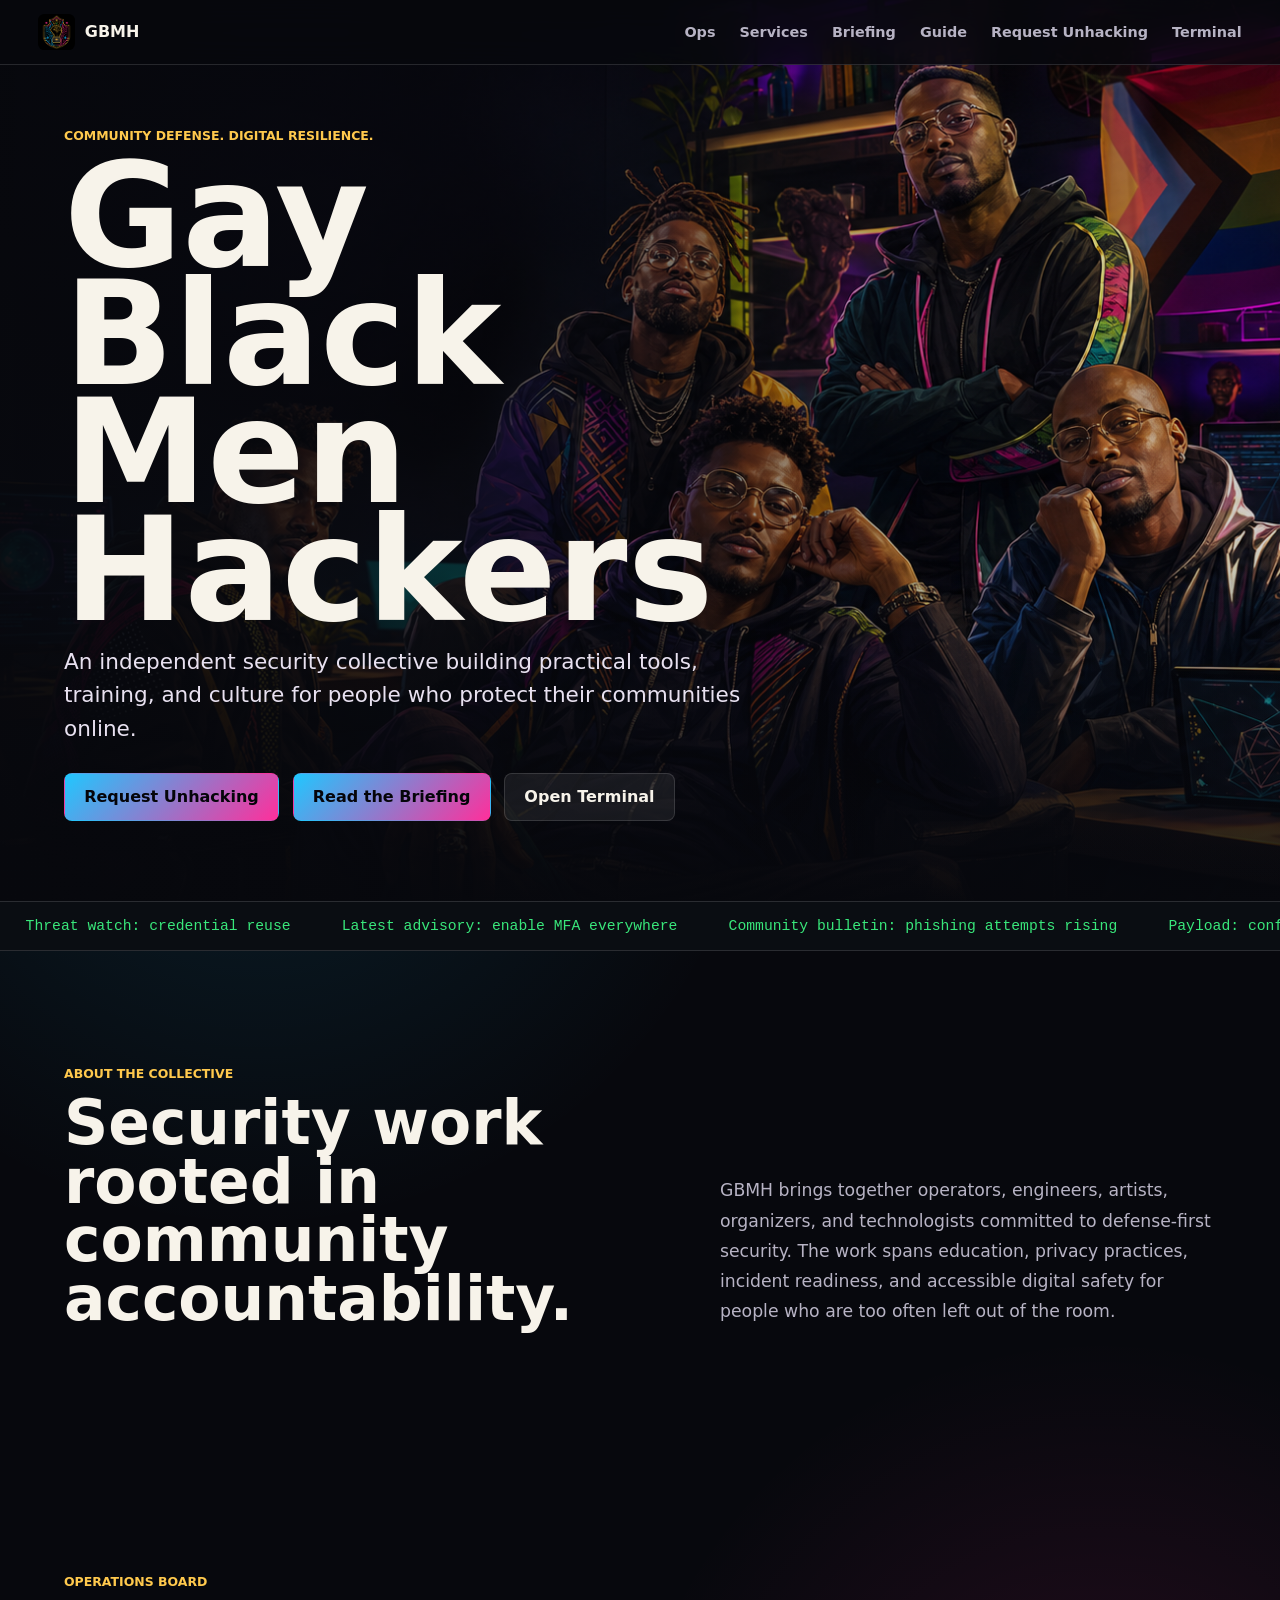
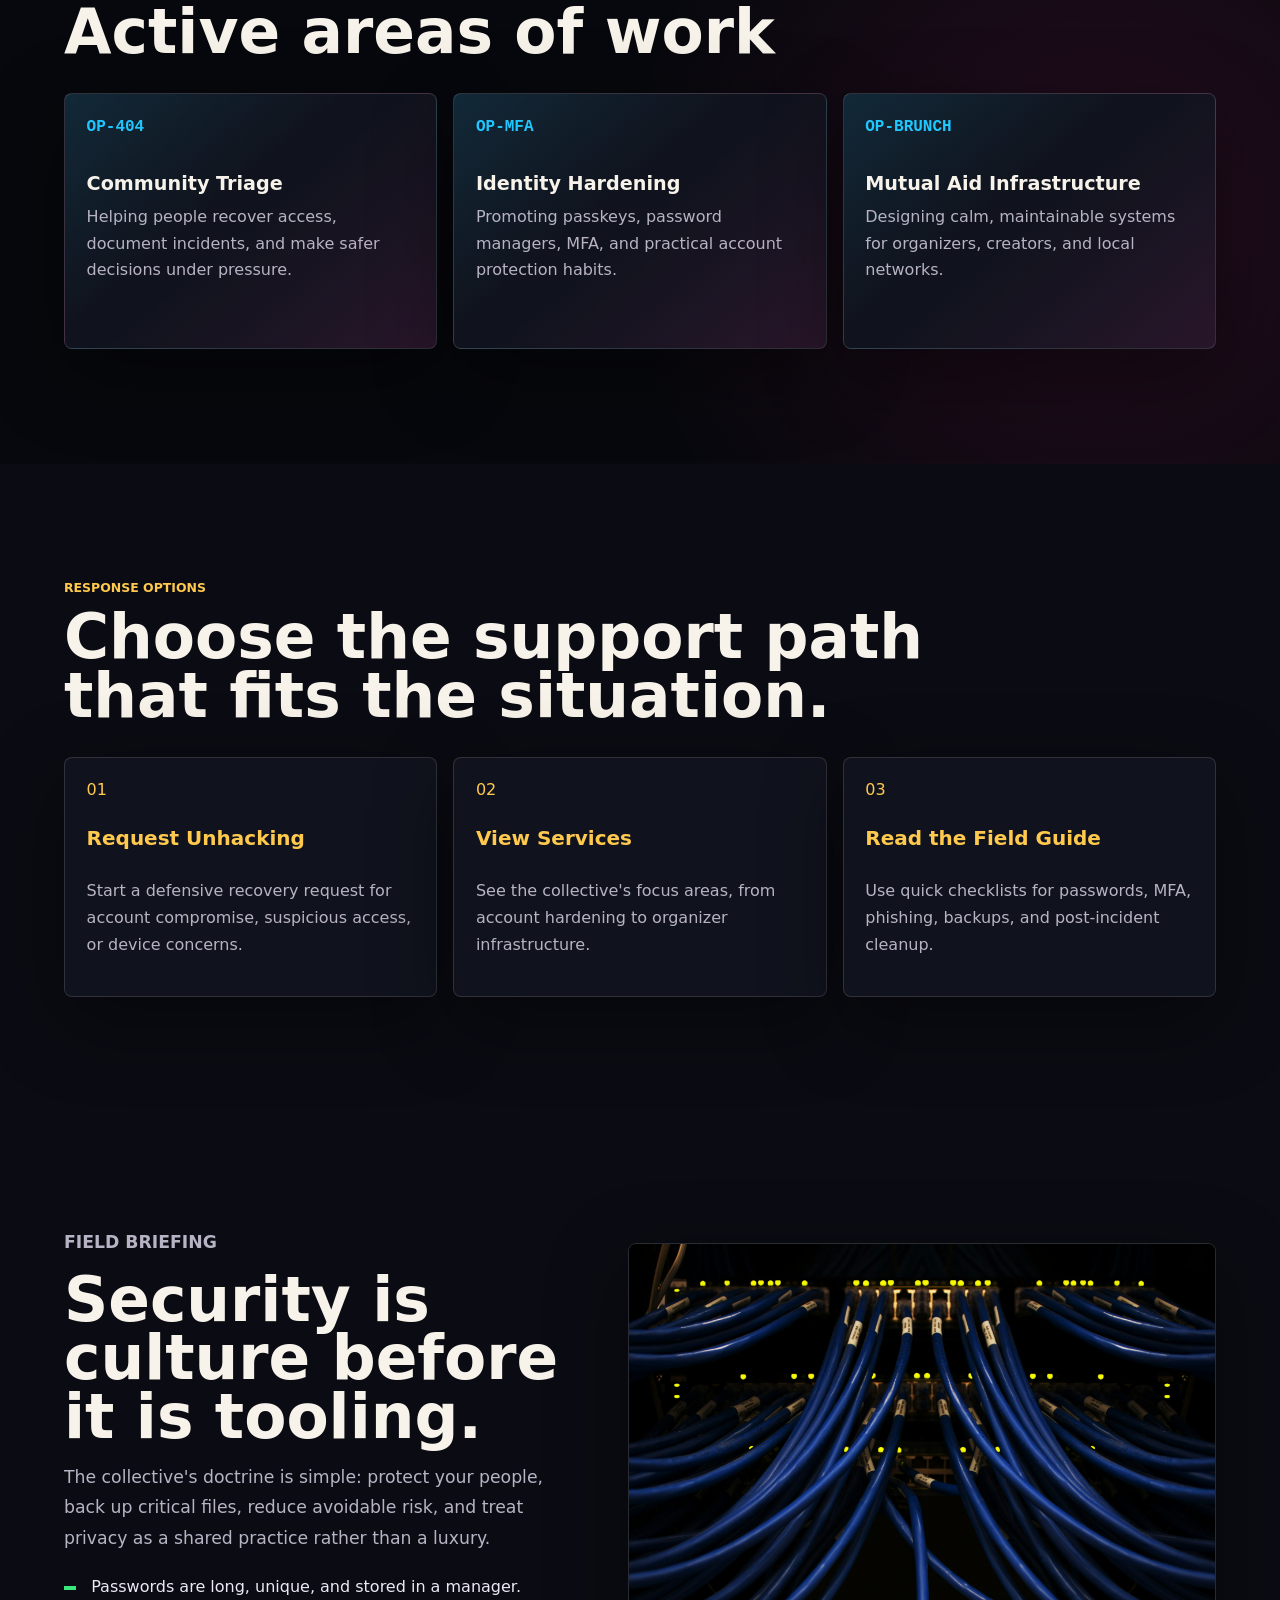
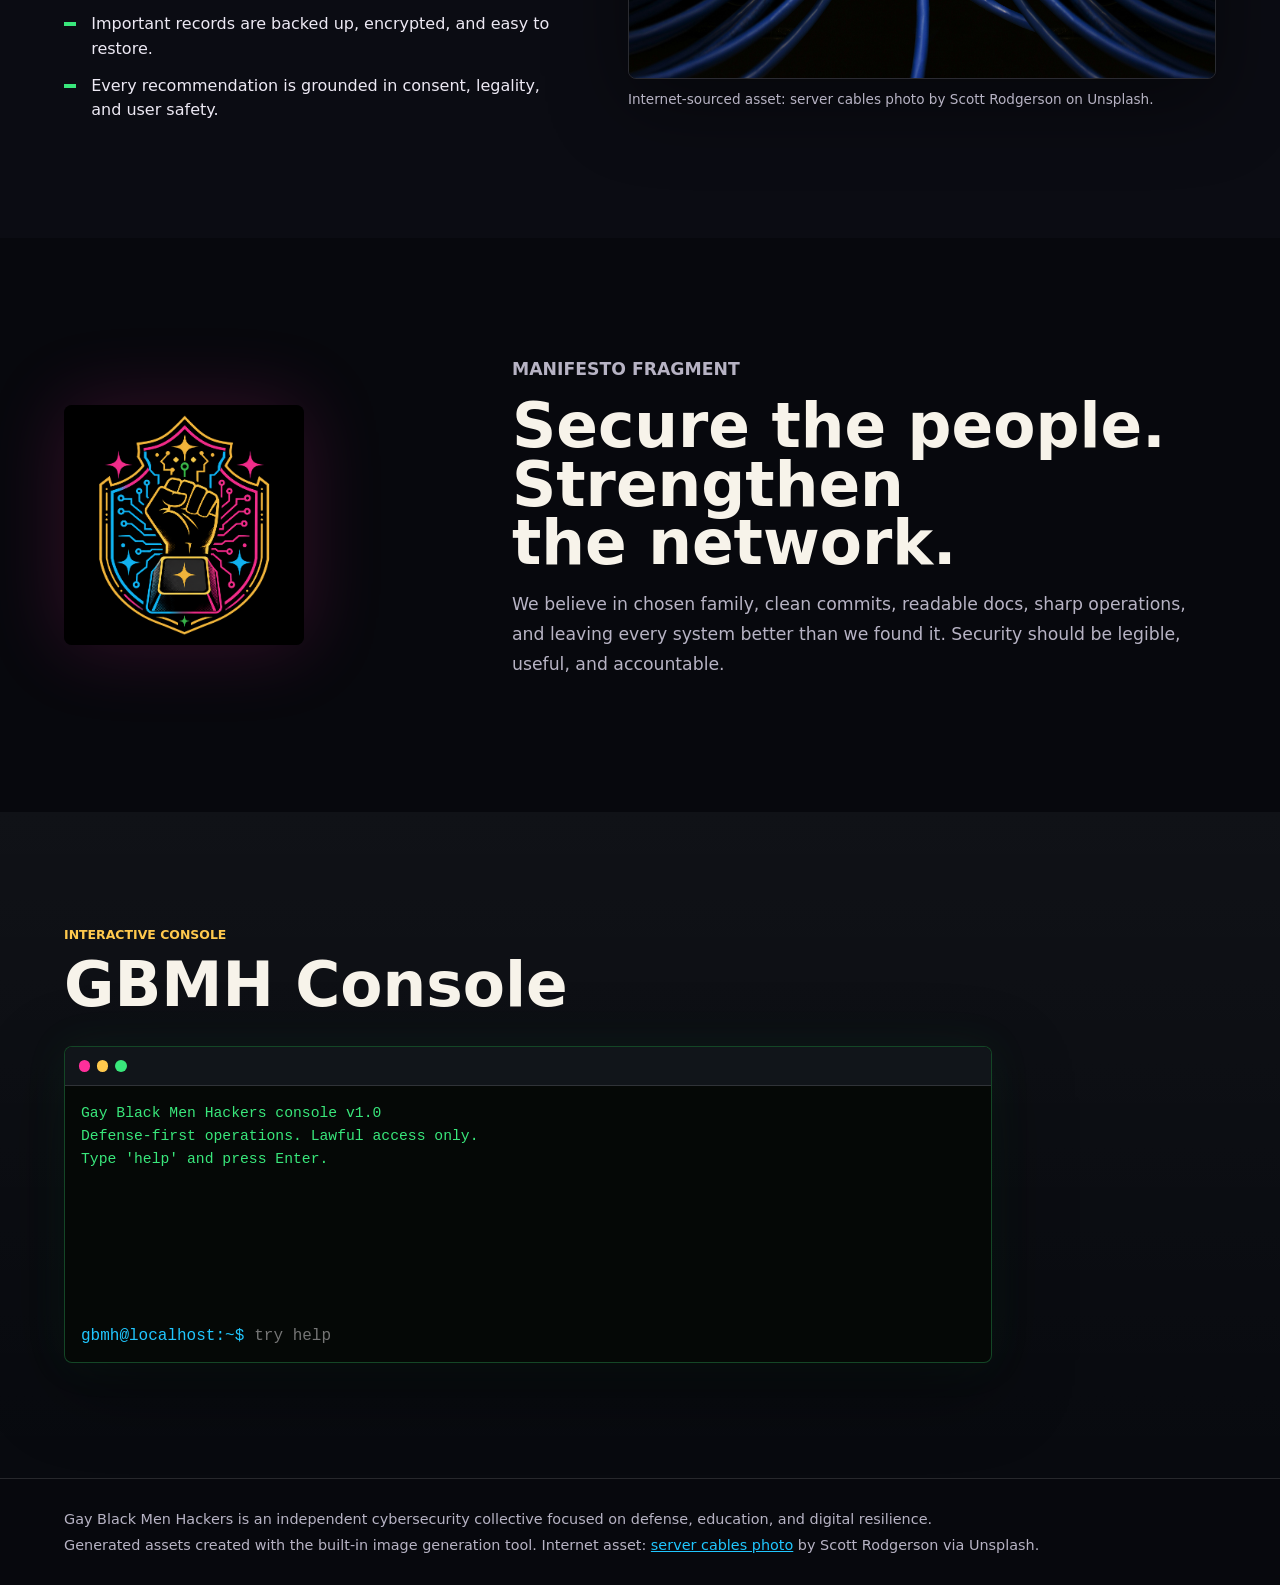
==== index.html @ 93d170a4 "Add navigation and request options" ====
<!doctype html>
<html lang="en">
  <head>
    <meta charset="utf-8">
    <meta name="viewport" content="width=device-width, initial-scale=1">
    <title>Gay Black Men Hackers</title>
    <meta
      name="description"
      content="Gay Black Men Hackers is an independent cybersecurity collective focused on community defense, privacy, and practical digital resilience."
    >
    <link rel="stylesheet" href="styles.css">
    <link rel="stylesheet" href="pages.css">
  </head>
  <body>
    <header class="site-header">
      <a class="brand" href="#top" aria-label="Gay Black Men Hackers home">
        <img src="assets/generated-emblem.png" alt="" width="48" height="48">
        <span>GBMH</span>
      </a>
      <nav aria-label="Main navigation">
        <a href="#ops">Ops</a>
        <a href="services.html">Services</a>
        <a href="#briefing">Briefing</a>
        <a href="field-guide.html">Guide</a>
        <a href="request-unhacking.html">Request Unhacking</a>
        <a href="#terminal">Terminal</a>
      </nav>
    </header>

    <main id="top">
      <section class="hero" aria-labelledby="page-title">
        <img class="hero-image" src="assets/generated-hero.png" alt="Cybersecurity collective in a neon tech lab">
        <div class="hero-scrim"></div>
        <div class="hero-content">
          <p class="eyebrow">Community defense. Digital resilience.</p>
          <h1 id="page-title">Gay Black Men Hackers</h1>
          <p class="hero-copy">
            An independent security collective building practical tools, training, and culture for
            people who protect their communities online.
          </p>
          <div class="hero-actions" aria-label="Primary actions">
            <a class="button primary" href="request-unhacking.html">Request Unhacking</a>
            <a class="button primary" href="#briefing">Read the Briefing</a>
            <a class="button ghost" href="#terminal">Open Terminal</a>
          </div>
        </div>
      </section>

      <section class="ticker" aria-label="Security ticker">
        <div>
          <span>Threat watch: credential reuse</span>
          <span>Latest advisory: enable MFA everywhere</span>
          <span>Community bulletin: phishing attempts rising</span>
          <span>Payload: confidence, competence, continuity</span>
        </div>
      </section>

      <section class="intro">
        <div>
          <p class="section-kicker">About the collective</p>
          <h2>Security work rooted in community accountability.</h2>
        </div>
        <p>
          GBMH brings together operators, engineers, artists, organizers, and technologists committed
          to defense-first security. The work spans education, privacy practices, incident readiness,
          and accessible digital safety for people who are too often left out of the room.
        </p>
      </section>

      <section id="ops" class="ops" aria-labelledby="ops-title">
        <div class="section-heading">
          <p class="section-kicker">Operations board</p>
          <h2 id="ops-title">Active areas of work</h2>
        </div>
        <div class="op-grid">
          <article>
            <span class="op-code">OP-404</span>
            <h3>Community Triage</h3>
            <p>Helping people recover access, document incidents, and make safer decisions under pressure.</p>
          </article>
          <article>
            <span class="op-code">OP-MFA</span>
            <h3>Identity Hardening</h3>
            <p>Promoting passkeys, password managers, MFA, and practical account protection habits.</p>
          </article>
          <article>
            <span class="op-code">OP-BRUNCH</span>
            <h3>Mutual Aid Infrastructure</h3>
            <p>Designing calm, maintainable systems for organizers, creators, and local networks.</p>
          </article>
        </div>
      </section>

      <section class="options-band" aria-labelledby="options-title">
        <div class="section-heading">
          <p class="section-kicker">Response options</p>
          <h2 id="options-title">Choose the support path that fits the situation.</h2>
        </div>
        <div class="option-list">
          <a href="request-unhacking.html">
            <span>01</span>
            <strong>Request Unhacking</strong>
            <p>Start a defensive recovery request for account compromise, suspicious access, or device concerns.</p>
          </a>
          <a href="services.html">
            <span>02</span>
            <strong>View Services</strong>
            <p>See the collective's focus areas, from account hardening to organizer infrastructure.</p>
          </a>
          <a href="field-guide.html">
            <span>03</span>
            <strong>Read the Field Guide</strong>
            <p>Use quick checklists for passwords, MFA, phishing, backups, and post-incident cleanup.</p>
          </a>
        </div>
      </section>

      <section id="briefing" class="briefing" aria-labelledby="briefing-title">
        <div class="briefing-copy">
          <p class="section-kicker">Field briefing</p>
          <h2 id="briefing-title">Security is culture before it is tooling.</h2>
          <p>
            The collective's doctrine is simple: protect your people, back up critical files, reduce
            avoidable risk, and treat privacy as a shared practice rather than a luxury.
          </p>
          <ul class="checks">
            <li>Passwords are long, unique, and stored in a manager.</li>
            <li>Important records are backed up, encrypted, and easy to restore.</li>
            <li>Every recommendation is grounded in consent, legality, and user safety.</li>
          </ul>
        </div>
        <figure>
          <img src="assets/internet-server-cables.jpg" alt="Blue network cables connected to a server switch">
          <figcaption>
            Internet-sourced asset: server cables photo by Scott Rodgerson on Unsplash.
          </figcaption>
        </figure>
      </section>

      <section class="manifesto" aria-labelledby="manifesto-title">
        <img src="assets/generated-emblem.png" alt="" width="220" height="220">
        <div>
          <p class="section-kicker">Manifesto fragment</p>
          <h2 id="manifesto-title">Secure the people. Strengthen the network.</h2>
          <p>
            We believe in chosen family, clean commits, readable docs, sharp operations, and leaving every
            system better than we found it. Security should be legible, useful, and accountable.
          </p>
        </div>
      </section>

      <section id="terminal" class="terminal-section" aria-labelledby="terminal-title">
        <div class="section-heading">
          <p class="section-kicker">Interactive console</p>
          <h2 id="terminal-title">GBMH Console</h2>
        </div>
        <div class="terminal" role="application" aria-label="GBMH console">
          <div class="terminal-bar">
            <span></span>
            <span></span>
            <span></span>
          </div>
          <div id="terminal-output" class="terminal-output" aria-live="polite"></div>
          <form id="terminal-form" class="terminal-form">
            <label for="terminal-input">gbmh@localhost:~$</label>
            <input id="terminal-input" name="terminal-input" autocomplete="off" spellcheck="false" placeholder="try help">
          </form>
        </div>
      </section>
    </main>

    <footer>
      <p>
        Gay Black Men Hackers is an independent cybersecurity collective focused on defense, education, and digital resilience.
      </p>
      <p>
        Generated assets created with the built-in image generation tool. Internet asset:
        <a href="https://unsplash.com/photos/PSpf_XgOM5w/download?force=true">server cables photo</a>
        by Scott Rodgerson via Unsplash.
      </p>
    </footer>

    <script src="script.js"></script>
  </body>
</html>
---- styles.css ----
:root {
  color-scheme: dark;
  --bg: #07080d;
  --panel: #10131d;
  --panel-2: #17151f;
  --text: #f7f3ea;
  --muted: #b7b3c4;
  --cyan: #20c7ff;
  --magenta: #ff2f9b;
  --gold: #ffc94d;
  --green: #39e77b;
  --line: rgba(255, 255, 255, 0.13);
  --shadow: 0 24px 80px rgba(0, 0, 0, 0.45);
  font-family: Inter, ui-sans-serif, system-ui, -apple-system, BlinkMacSystemFont, "Segoe UI", sans-serif;
}

* {
  box-sizing: border-box;
}

html {
  scroll-behavior: smooth;
}

body {
  margin: 0;
  background:
    radial-gradient(circle at 20% 15%, rgba(32, 199, 255, 0.12), transparent 32rem),
    radial-gradient(circle at 86% 38%, rgba(255, 47, 155, 0.12), transparent 30rem),
    var(--bg);
  color: var(--text);
}

img {
  display: block;
  max-width: 100%;
}

a {
  color: inherit;
}

.site-header {
  position: fixed;
  z-index: 10;
  top: 0;
  left: 0;
  right: 0;
  display: flex;
  align-items: center;
  justify-content: space-between;
  gap: 1rem;
  padding: 0.85rem clamp(1rem, 3vw, 2.5rem);
  background: rgba(7, 8, 13, 0.78);
  border-bottom: 1px solid var(--line);
  backdrop-filter: blur(16px);
}

.brand {
  display: inline-flex;
  align-items: center;
  gap: 0.6rem;
  text-decoration: none;
  font-weight: 900;
  letter-spacing: 0;
}

.brand img {
  width: 2.3rem;
  height: 2.3rem;
  border-radius: 0.4rem;
}

nav {
  display: flex;
  align-items: center;
  gap: clamp(0.75rem, 2vw, 1.5rem);
  color: var(--muted);
  font-size: 0.9rem;
  font-weight: 700;
}

nav a {
  text-decoration: none;
}

nav a:hover {
  color: var(--text);
}

.hero {
  position: relative;
  min-height: 92vh;
  display: grid;
  align-items: end;
  overflow: hidden;
  padding: 8rem clamp(1.1rem, 5vw, 5rem) 5rem;
}

.hero-image,
.hero-scrim {
  position: absolute;
  inset: 0;
  width: 100%;
  height: 100%;
}

.hero-image {
  object-fit: cover;
  object-position: 58% center;
}

.hero-scrim {
  background:
    linear-gradient(90deg, rgba(7, 8, 13, 0.96) 0%, rgba(7, 8, 13, 0.72) 36%, rgba(7, 8, 13, 0.18) 76%),
    linear-gradient(0deg, rgba(7, 8, 13, 0.98) 0%, rgba(7, 8, 13, 0) 38%);
}

.hero-content {
  position: relative;
  width: min(45rem, 100%);
}

.eyebrow,
.section-kicker {
  margin: 0 0 0.85rem;
  color: var(--gold);
  text-transform: uppercase;
  font-size: 0.78rem;
  font-weight: 900;
  letter-spacing: 0;
}

h1,
h2,
h3,
p {
  margin-top: 0;
}

h1 {
  margin-bottom: 1rem;
  max-width: 11ch;
  font-size: clamp(4rem, 12vw, 9rem);
  line-height: 0.82;
  letter-spacing: 0;
  text-wrap: balance;
}

h2 {
  margin-bottom: 1rem;
  font-size: clamp(2rem, 4.8vw, 4.4rem);
  line-height: 0.95;
  letter-spacing: 0;
  text-wrap: balance;
}

h3 {
  margin-bottom: 0.6rem;
  font-size: 1.2rem;
}

.hero-copy {
  max-width: 43rem;
  color: #e8e1f0;
  font-size: clamp(1.05rem, 2vw, 1.35rem);
  line-height: 1.55;
}

.hero-actions {
  display: flex;
  flex-wrap: wrap;
  gap: 0.85rem;
  margin-top: 1.7rem;
}

.button {
  display: inline-flex;
  align-items: center;
  justify-content: center;
  min-height: 3rem;
  padding: 0.85rem 1.2rem;
  border-radius: 0.5rem;
  border: 1px solid var(--line);
  text-decoration: none;
  font-weight: 900;
}

.button.primary {
  background: linear-gradient(135deg, var(--cyan), var(--magenta));
  color: #05050a;
  border-color: transparent;
}

.button.ghost {
  background: rgba(255, 255, 255, 0.07);
}

.ticker {
  overflow: hidden;
  border-block: 1px solid var(--line);
  background: #0a0d12;
}

.ticker div {
  display: flex;
  width: max-content;
  min-width: 100%;
  animation: slide 22s linear infinite;
}

.ticker span {
  display: inline-flex;
  padding: 1rem 1.6rem;
  color: var(--green);
  white-space: nowrap;
  font-family: "SFMono-Regular", Consolas, "Liberation Mono", monospace;
  font-size: 0.92rem;
}

@keyframes slide {
  from {
    transform: translateX(0);
  }
  to {
    transform: translateX(-50%);
  }
}

.intro,
.ops,
.briefing,
.manifesto,
.terminal-section {
  padding: clamp(4.5rem, 9vw, 8rem) clamp(1.1rem, 5vw, 5rem);
}

.intro {
  display: grid;
  grid-template-columns: minmax(0, 1fr) minmax(18rem, 31rem);
  gap: clamp(2rem, 6vw, 6rem);
  align-items: end;
}

.intro p:last-child,
.briefing-copy p,
.manifesto p {
  color: var(--muted);
  font-size: 1.08rem;
  line-height: 1.75;
}

.section-heading {
  width: min(60rem, 100%);
  margin-bottom: 2rem;
}

.op-grid {
  display: grid;
  grid-template-columns: repeat(3, minmax(0, 1fr));
  gap: 1rem;
}

.op-grid article {
  min-height: 16rem;
  padding: 1.35rem;
  border: 1px solid var(--line);
  border-radius: 0.5rem;
  background:
    linear-gradient(140deg, rgba(32, 199, 255, 0.12), transparent 42%),
    linear-gradient(320deg, rgba(255, 47, 155, 0.1), transparent 50%),
    var(--panel);
  box-shadow: var(--shadow);
}

.op-code {
  display: inline-flex;
  margin-bottom: 2.25rem;
  color: var(--cyan);
  font-family: "SFMono-Regular", Consolas, "Liberation Mono", monospace;
  font-weight: 800;
}

.op-grid p {
  color: var(--muted);
  line-height: 1.65;
}

.briefing {
  display: grid;
  grid-template-columns: minmax(18rem, 0.85fr) minmax(18rem, 1fr);
  gap: clamp(2rem, 5vw, 5rem);
  align-items: center;
  background: #0b0c13;
}

.checks {
  display: grid;
  gap: 0.75rem;
  margin: 1.4rem 0 0;
  padding: 0;
  list-style: none;
}

.checks li {
  padding-left: 1.7rem;
  color: #ede9f4;
  line-height: 1.55;
  background: linear-gradient(var(--green), var(--green)) 0 0.65rem / 0.75rem 0.25rem no-repeat;
}

figure {
  margin: 0;
}

figure img {
  width: 100%;
  aspect-ratio: 1.35;
  object-fit: cover;
  border-radius: 0.5rem;
  border: 1px solid var(--line);
  box-shadow: var(--shadow);
}

figcaption {
  margin-top: 0.75rem;
  color: var(--muted);
  font-size: 0.85rem;
}

.manifesto {
  display: grid;
  grid-template-columns: auto minmax(0, 44rem);
  gap: clamp(1.5rem, 5vw, 4rem);
  align-items: center;
}

.manifesto img {
  width: clamp(9rem, 22vw, 15rem);
  height: auto;
  border-radius: 0.5rem;
  box-shadow: 0 0 80px rgba(255, 47, 155, 0.18);
}

.terminal-section {
  background:
    linear-gradient(180deg, rgba(255, 255, 255, 0.03), transparent),
    #080a0f;
}

.terminal {
  width: min(58rem, 100%);
  border: 1px solid rgba(57, 231, 123, 0.28);
  border-radius: 0.5rem;
  overflow: hidden;
  background: #050806;
  box-shadow: var(--shadow), 0 0 44px rgba(57, 231, 123, 0.08);
}

.terminal-bar {
  display: flex;
  gap: 0.45rem;
  padding: 0.85rem;
  background: #11151a;
  border-bottom: 1px solid var(--line);
}

.terminal-bar span {
  width: 0.7rem;
  height: 0.7rem;
  border-radius: 999px;
  background: var(--magenta);
}

.terminal-bar span:nth-child(2) {
  background: var(--gold);
}

.terminal-bar span:nth-child(3) {
  background: var(--green);
}

.terminal-output {
  min-height: 15rem;
  max-height: 23rem;
  overflow: auto;
  padding: 1rem;
  color: var(--green);
  font-family: "SFMono-Regular", Consolas, "Liberation Mono", monospace;
  font-size: 0.92rem;
  line-height: 1.55;
  white-space: pre-wrap;
}

.terminal-form {
  display: flex;
  align-items: center;
  gap: 0.5rem;
  padding: 0 1rem 1rem;
  color: var(--cyan);
  font-family: "SFMono-Regular", Consolas, "Liberation Mono", monospace;
}

.terminal-form label {
  flex: 0 0 auto;
}

.terminal-form input {
  width: 100%;
  border: 0;
  outline: 0;
  background: transparent;
  color: var(--text);
  font: inherit;
}

footer {
  display: grid;
  gap: 0.6rem;
  padding: 2rem clamp(1.1rem, 5vw, 5rem);
  color: var(--muted);
  border-top: 1px solid var(--line);
  font-size: 0.9rem;
}

footer p {
  margin: 0;
}

footer a {
  color: var(--cyan);
}

@media (max-width: 850px) {
  .site-header {
    position: absolute;
  }

  nav {
    display: none;
  }

  .hero {
    min-height: 88vh;
    padding-top: 6rem;
  }

  .hero-image {
    object-position: 66% center;
  }

  .hero-scrim {
    background:
      linear-gradient(90deg, rgba(7, 8, 13, 0.94) 0%, rgba(7, 8, 13, 0.58) 62%, rgba(7, 8, 13, 0.25) 100%),
      linear-gradient(0deg, rgba(7, 8, 13, 1) 0%, rgba(7, 8, 13, 0.1) 48%);
  }

  .intro,
  .briefing,
  .manifesto {
    grid-template-columns: 1fr;
  }

  .op-grid {
    grid-template-columns: 1fr;
  }

  .terminal-form {
    align-items: flex-start;
    flex-direction: column;
  }
}

@media (prefers-reduced-motion: reduce) {
  *,
  *::before,
  *::after {
    scroll-behavior: auto !important;
    animation-duration: 0.01ms !important;
    animation-iteration-count: 1 !important;
    transition-duration: 0.01ms !important;
  }
}
---- pages.css ----
.options-band,
.service-grid,
.guide-list,
.form-layout,
.cta-band,
.page-hero {
  padding: clamp(4.5rem, 9vw, 8rem) clamp(1.1rem, 5vw, 5rem);
}

.options-band {
  background: #0b0c13;
}

.option-list,
.service-grid {
  display: grid;
  grid-template-columns: repeat(3, minmax(0, 1fr));
  gap: 1rem;
}

.option-list a,
.service-grid article,
.guide-list article {
  padding: 1.35rem;
  border: 1px solid var(--line);
  border-radius: 0.5rem;
  background: var(--panel);
  text-decoration: none;
  box-shadow: var(--shadow);
}

.option-list a {
  display: grid;
  min-height: 15rem;
  align-content: space-between;
  gap: 1rem;
}

.option-list span,
.option-list strong {
  color: var(--gold);
}

.option-list strong {
  font-size: 1.25rem;
}

.option-list p,
.service-grid p,
.form-layout p {
  color: var(--muted);
  line-height: 1.7;
}

.page-hero {
  min-height: 70vh;
  display: grid;
  align-content: end;
  padding-top: 8rem;
  background:
    linear-gradient(90deg, rgba(7, 8, 13, 0.92), rgba(7, 8, 13, 0.58)),
    url("assets/generated-hero.png") center / cover;
}

.page-hero.compact h1 {
  max-width: 10ch;
}

.page-hero p:not(.eyebrow) {
  width: min(48rem, 100%);
  color: #e8e1f0;
  font-size: clamp(1.05rem, 2vw, 1.3rem);
  line-height: 1.6;
}

.service-grid h2,
.guide-list h2 {
  font-size: clamp(1.45rem, 2.4vw, 2rem);
  line-height: 1.05;
}

.guide-list {
  display: grid;
  gap: 1rem;
}

.cta-band {
  display: flex;
  align-items: center;
  justify-content: space-between;
  gap: 1.5rem;
  border-top: 1px solid var(--line);
}

.cta-band h2 {
  margin-bottom: 0;
}

.form-layout {
  display: grid;
  grid-template-columns: minmax(18rem, 0.75fr) minmax(20rem, 1fr);
  gap: clamp(2rem, 5vw, 5rem);
  align-items: start;
}

.intake-form {
  display: grid;
  grid-template-columns: repeat(2, minmax(0, 1fr));
  gap: 1rem;
  padding: 1.25rem;
  border: 1px solid var(--line);
  border-radius: 0.5rem;
  background: var(--panel);
  box-shadow: var(--shadow);
}

.intake-form label {
  display: grid;
  gap: 0.45rem;
  color: #ede9f4;
  font-weight: 800;
}

.intake-form input,
.intake-form select,
.intake-form textarea {
  width: 100%;
  border: 1px solid rgba(255, 255, 255, 0.16);
  border-radius: 0.4rem;
  background: #080a0f;
  color: var(--text);
  font: inherit;
  padding: 0.85rem;
}

.intake-form textarea {
  resize: vertical;
}

.intake-form .wide,
.consent {
  grid-column: 1 / -1;
}

.consent {
  grid-template-columns: auto 1fr;
  align-items: start;
  font-weight: 700;
  line-height: 1.5;
}

.consent input {
  width: 1rem;
  margin-top: 0.2rem;
}

.honeypot {
  position: absolute;
  left: -9999px;
}

@media (max-width: 850px) {
  .form-layout,
  .option-list,
  .service-grid,
  .intake-form {
    grid-template-columns: 1fr;
  }

  .cta-band {
    align-items: flex-start;
    flex-direction: column;
  }
}
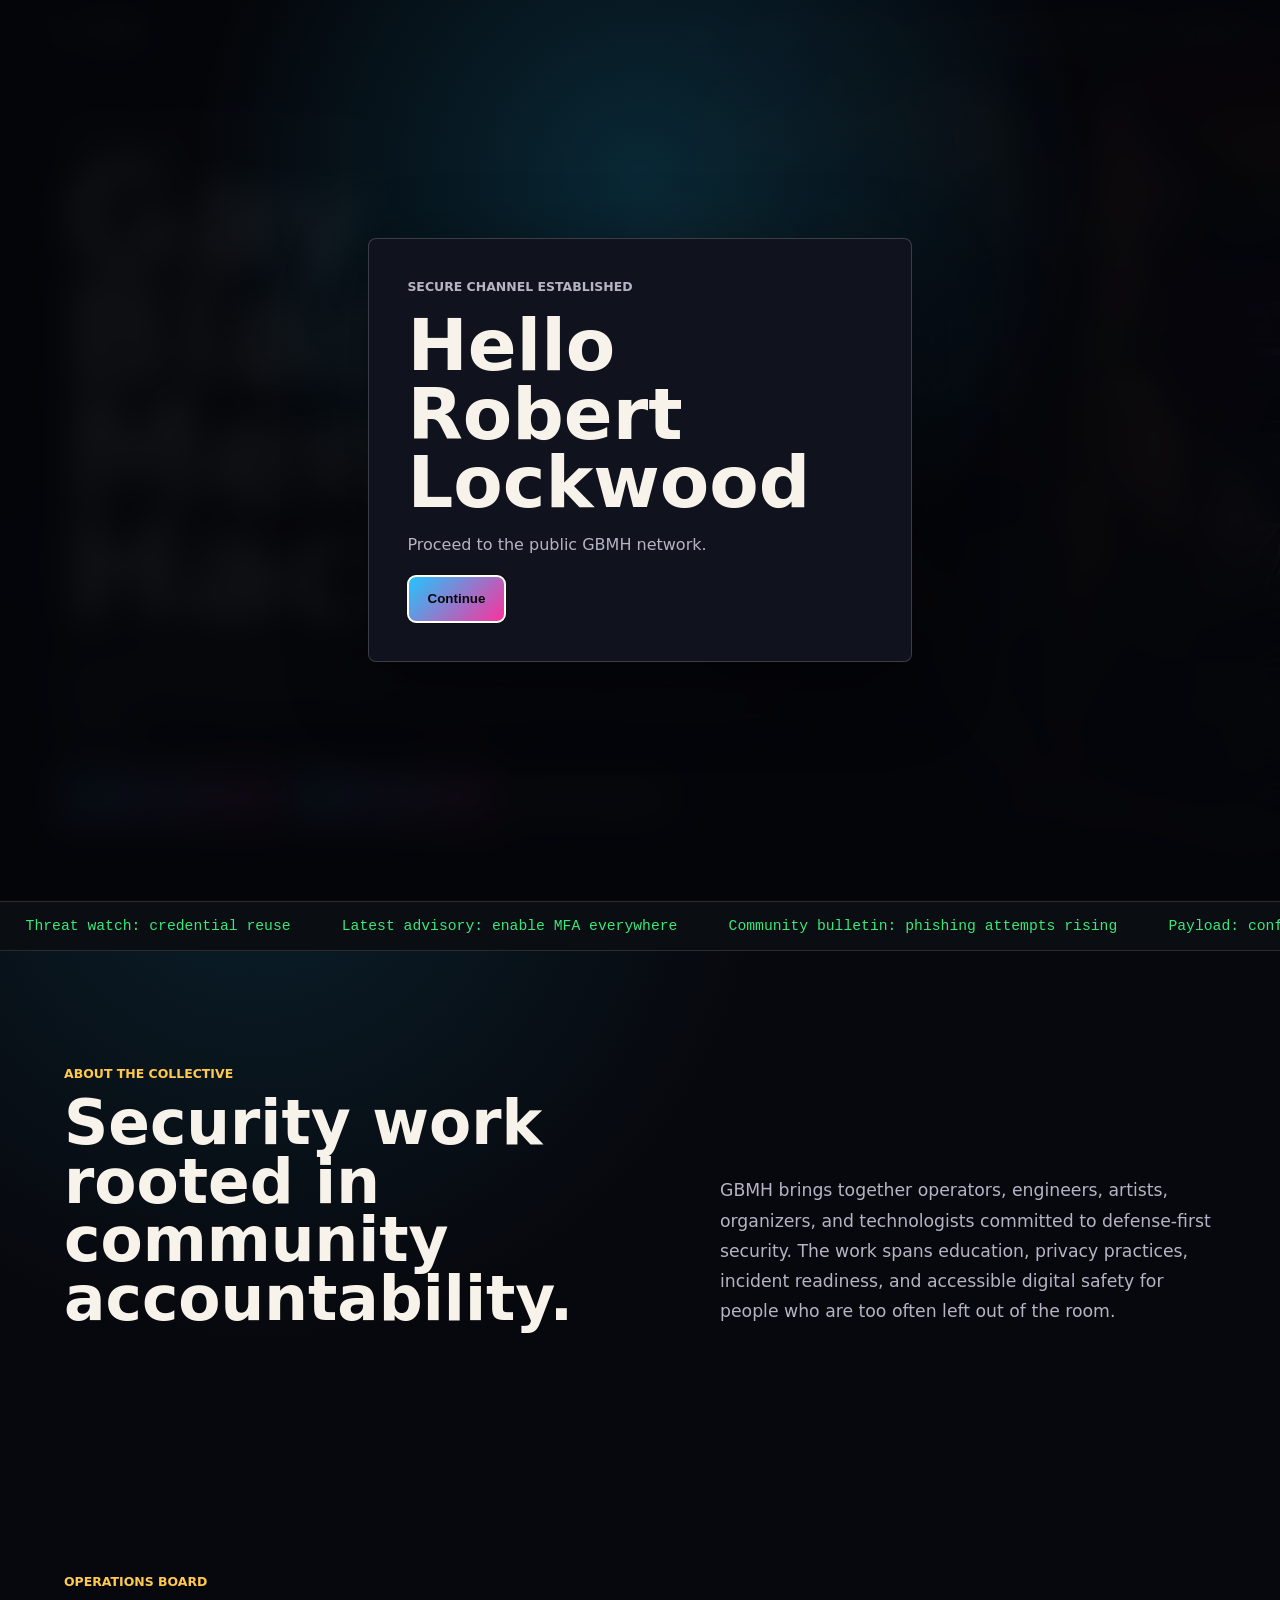
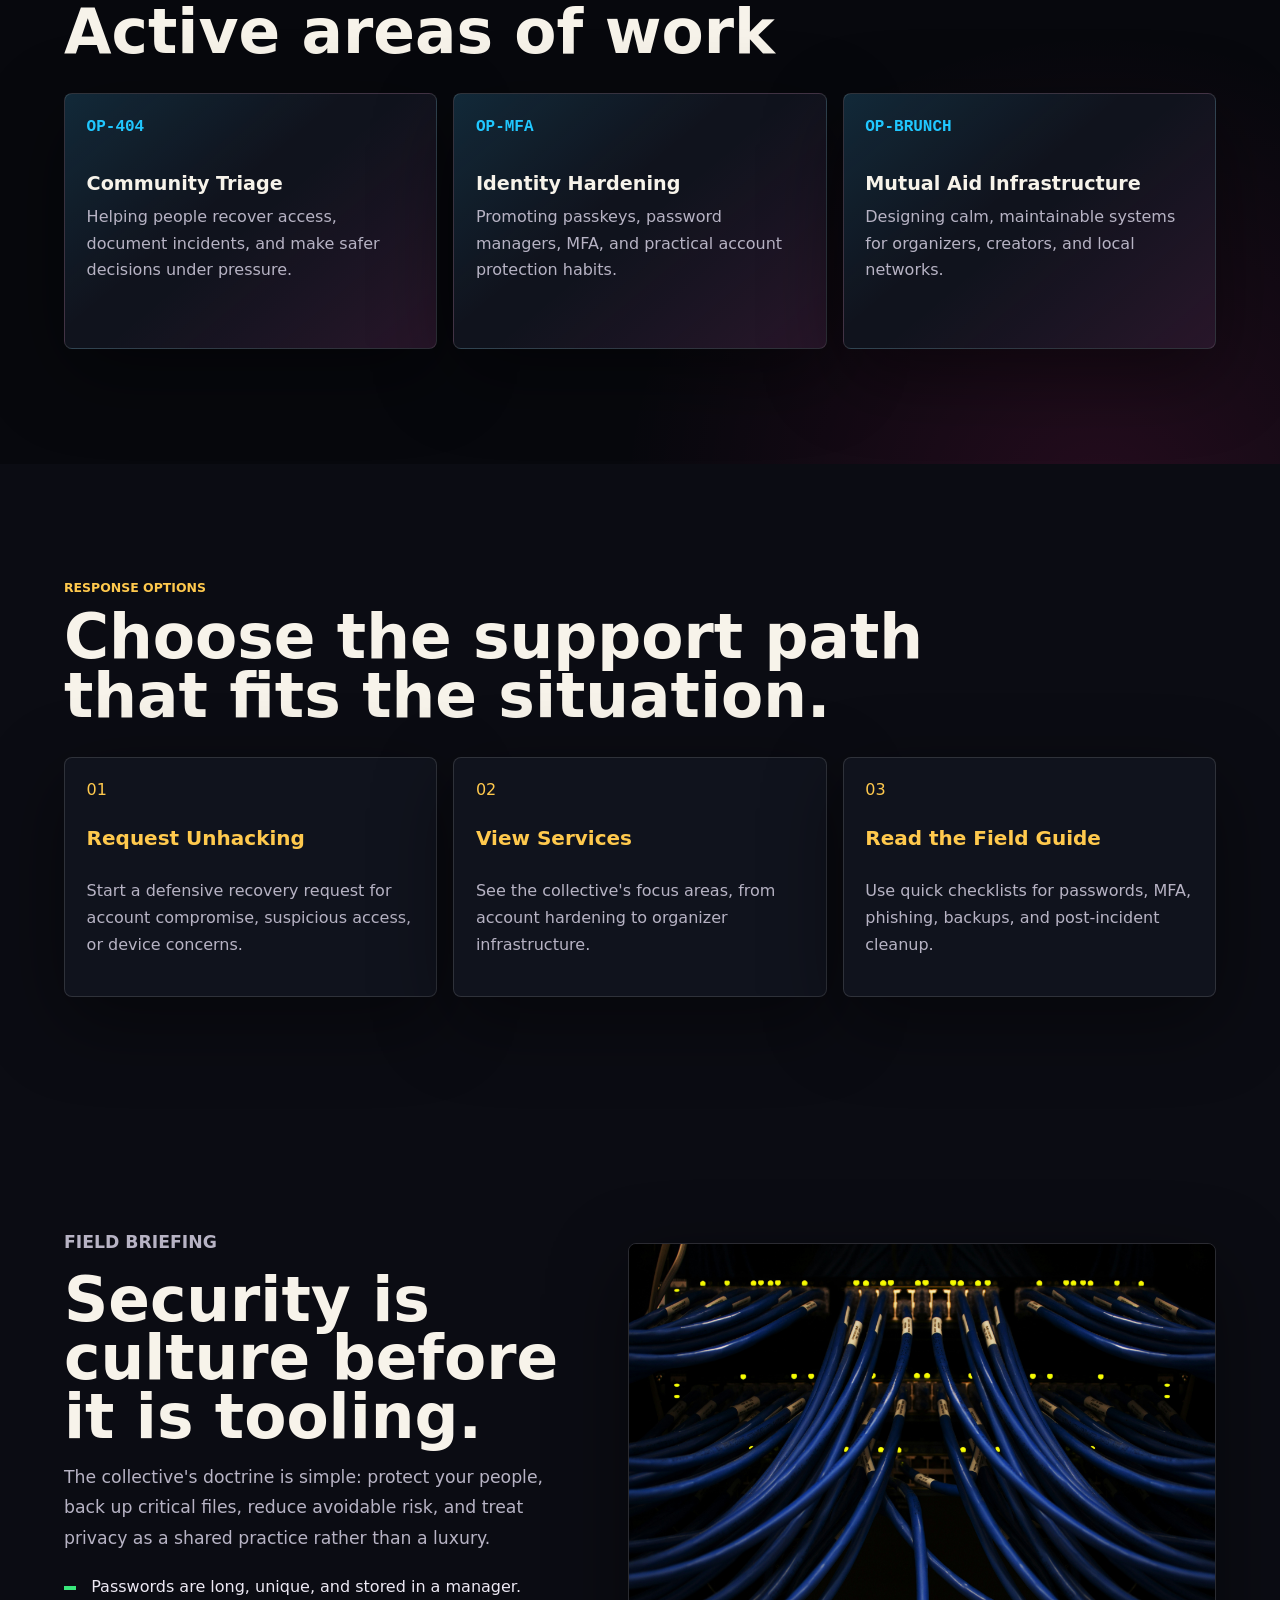
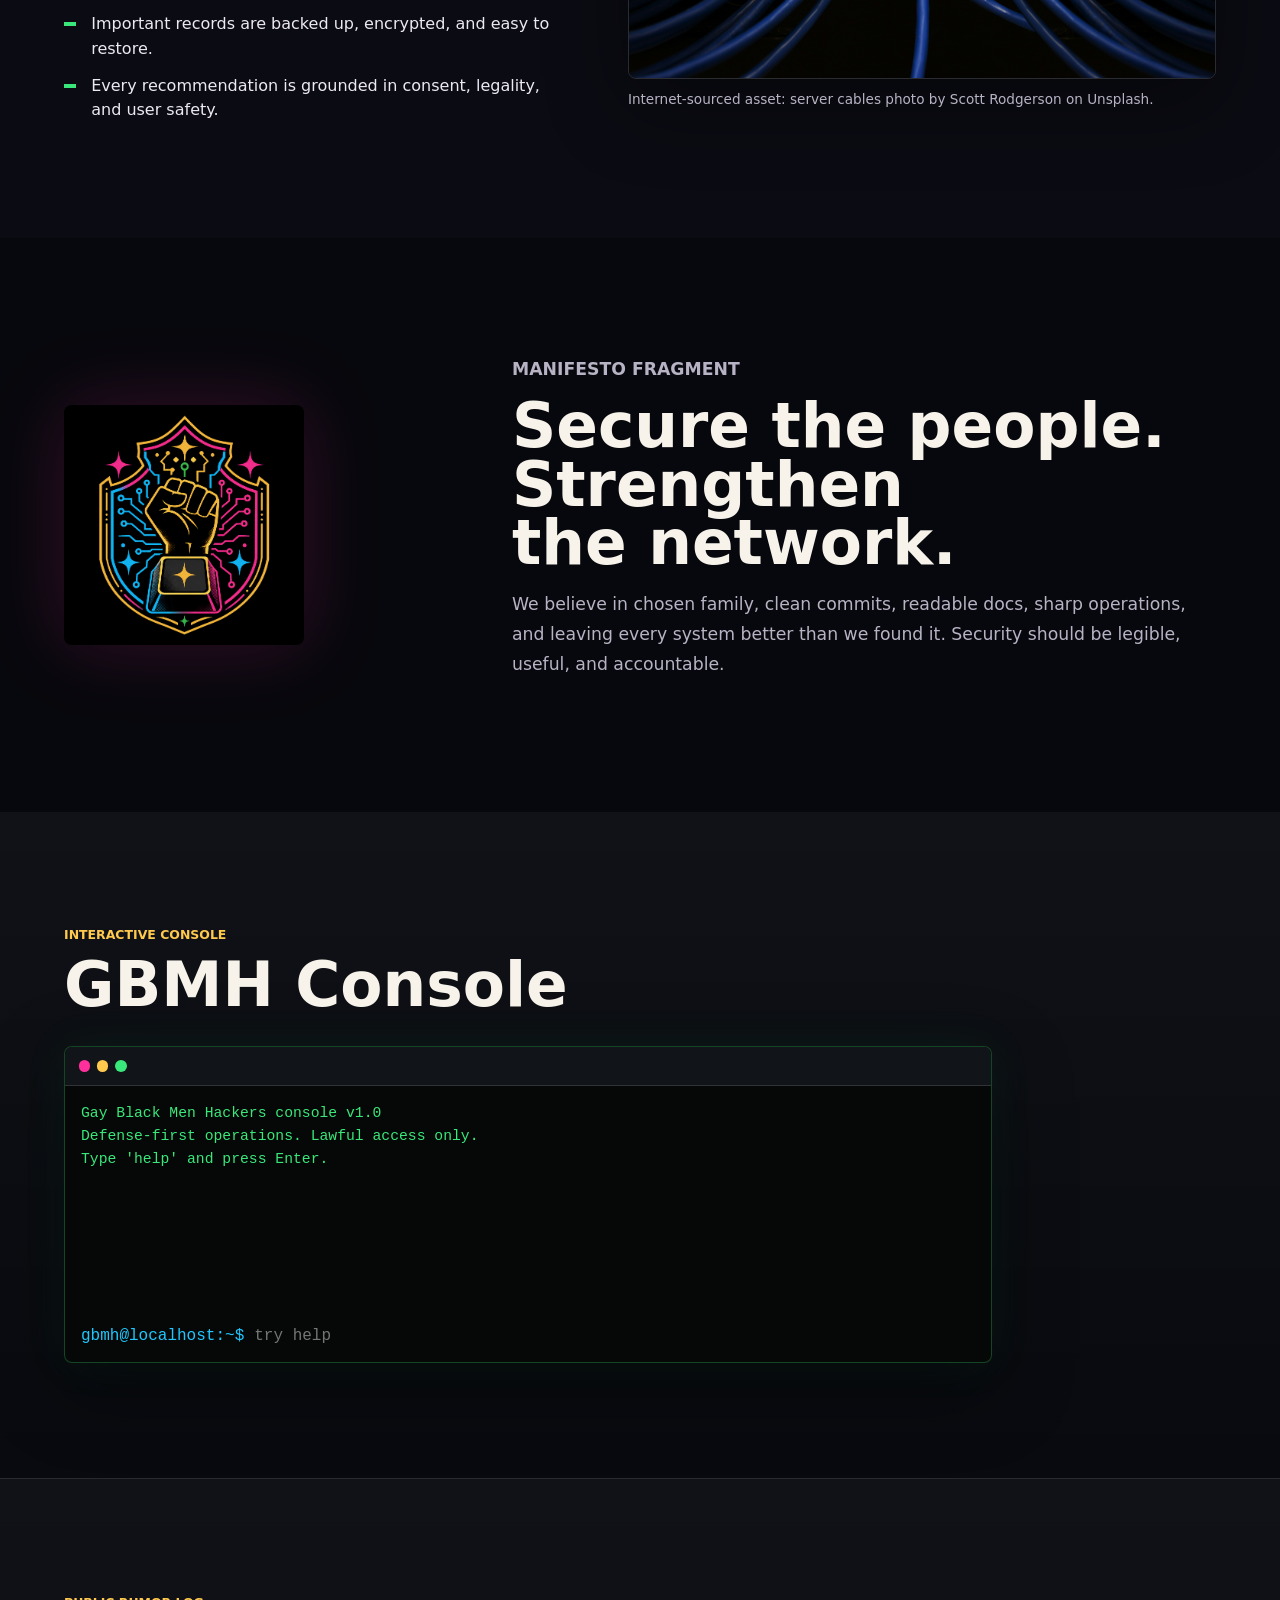
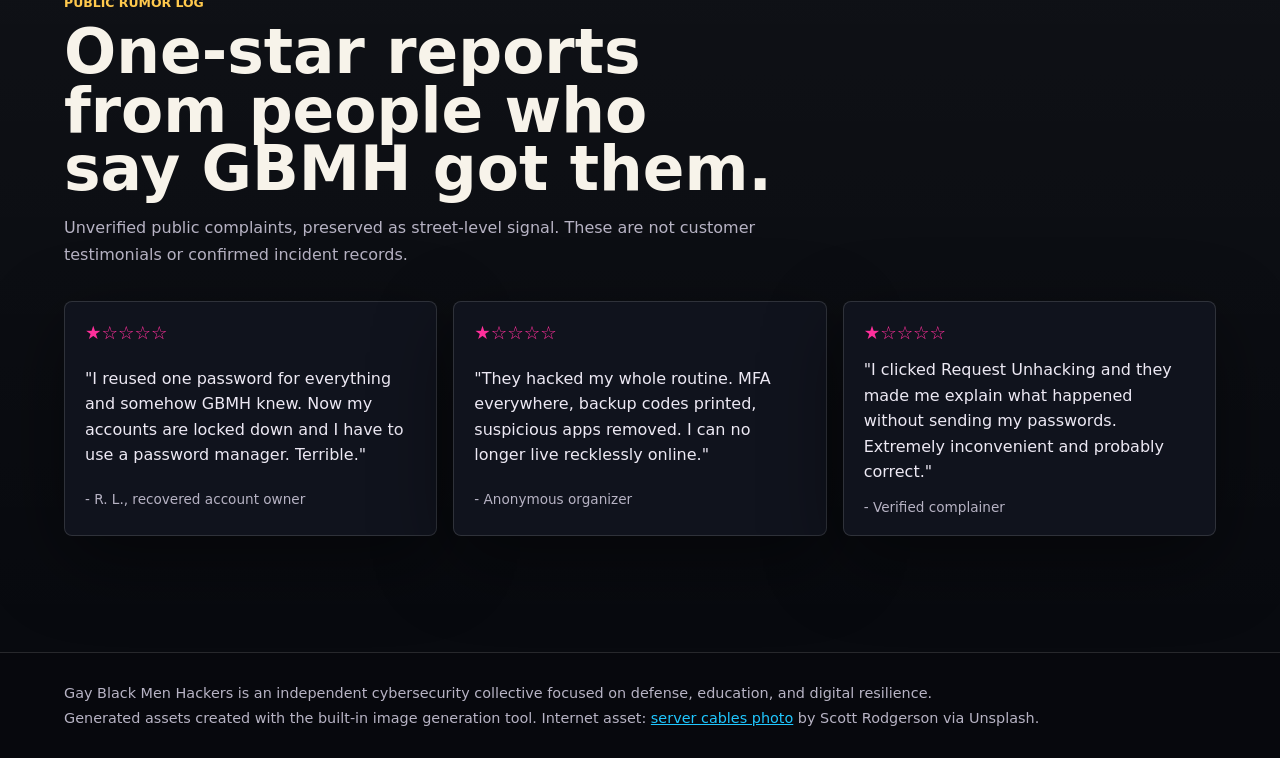
==== commit 1a82aa77: "Load site-wide splash and rumor log on home" ====
--- a/index.html
+++ b/index.html
@@ -10,6 +10,7 @@
     >
     <link rel="stylesheet" href="styles.css">
     <link rel="stylesheet" href="pages.css">
+    <link rel="stylesheet" href="site-extras.css">
   </head>
   <body>
     <header class="site-header">
@@ -181,5 +182,6 @@
     </footer>
 
     <script src="script.js"></script>
+    <script src="site-extras.js"></script>
   </body>
 </html>
--- a/site-extras.css
+++ b/site-extras.css
@@ -0,0 +1,83 @@
+.splash-gate {
+  position: fixed;
+  z-index: 999;
+  inset: 0;
+  display: grid;
+  place-items: center;
+  padding: 1.25rem;
+  background:
+    radial-gradient(circle at 50% 20%, rgba(32, 199, 255, 0.18), transparent 28rem),
+    rgba(5, 6, 10, 0.94);
+  backdrop-filter: blur(18px);
+}
+
+.splash-dialog {
+  width: min(34rem, 100%);
+  padding: clamp(1.5rem, 5vw, 2.4rem);
+  border: 1px solid rgba(255, 255, 255, 0.18);
+  border-radius: 0.5rem;
+  background: #10131d;
+  box-shadow: var(--shadow);
+}
+
+.splash-dialog p {
+  color: var(--muted);
+  line-height: 1.65;
+}
+
+.splash-dialog h2 {
+  font-size: clamp(2.2rem, 6vw, 4.5rem);
+}
+
+.review-band {
+  padding: clamp(4.5rem, 9vw, 8rem) clamp(1.1rem, 5vw, 5rem);
+  background:
+    linear-gradient(180deg, rgba(255, 255, 255, 0.03), transparent),
+    #080a0f;
+  border-top: 1px solid var(--line);
+}
+
+.review-grid {
+  display: grid;
+  grid-template-columns: repeat(3, minmax(0, 1fr));
+  gap: 1rem;
+}
+
+.review-card {
+  display: grid;
+  gap: 0.9rem;
+  padding: 1.25rem;
+  border: 1px solid var(--line);
+  border-radius: 0.5rem;
+  background: var(--panel);
+  box-shadow: var(--shadow);
+}
+
+.review-stars {
+  color: var(--magenta);
+  font-size: 1.15rem;
+  letter-spacing: 0;
+}
+
+.review-card blockquote {
+  margin: 0;
+  color: #ede9f4;
+  line-height: 1.6;
+}
+
+.review-card figcaption {
+  margin: 0;
+  color: var(--muted);
+}
+
+.review-note {
+  max-width: 48rem;
+  color: var(--muted);
+  line-height: 1.7;
+}
+
+@media (max-width: 850px) {
+  .review-grid {
+    grid-template-columns: 1fr;
+  }
+}
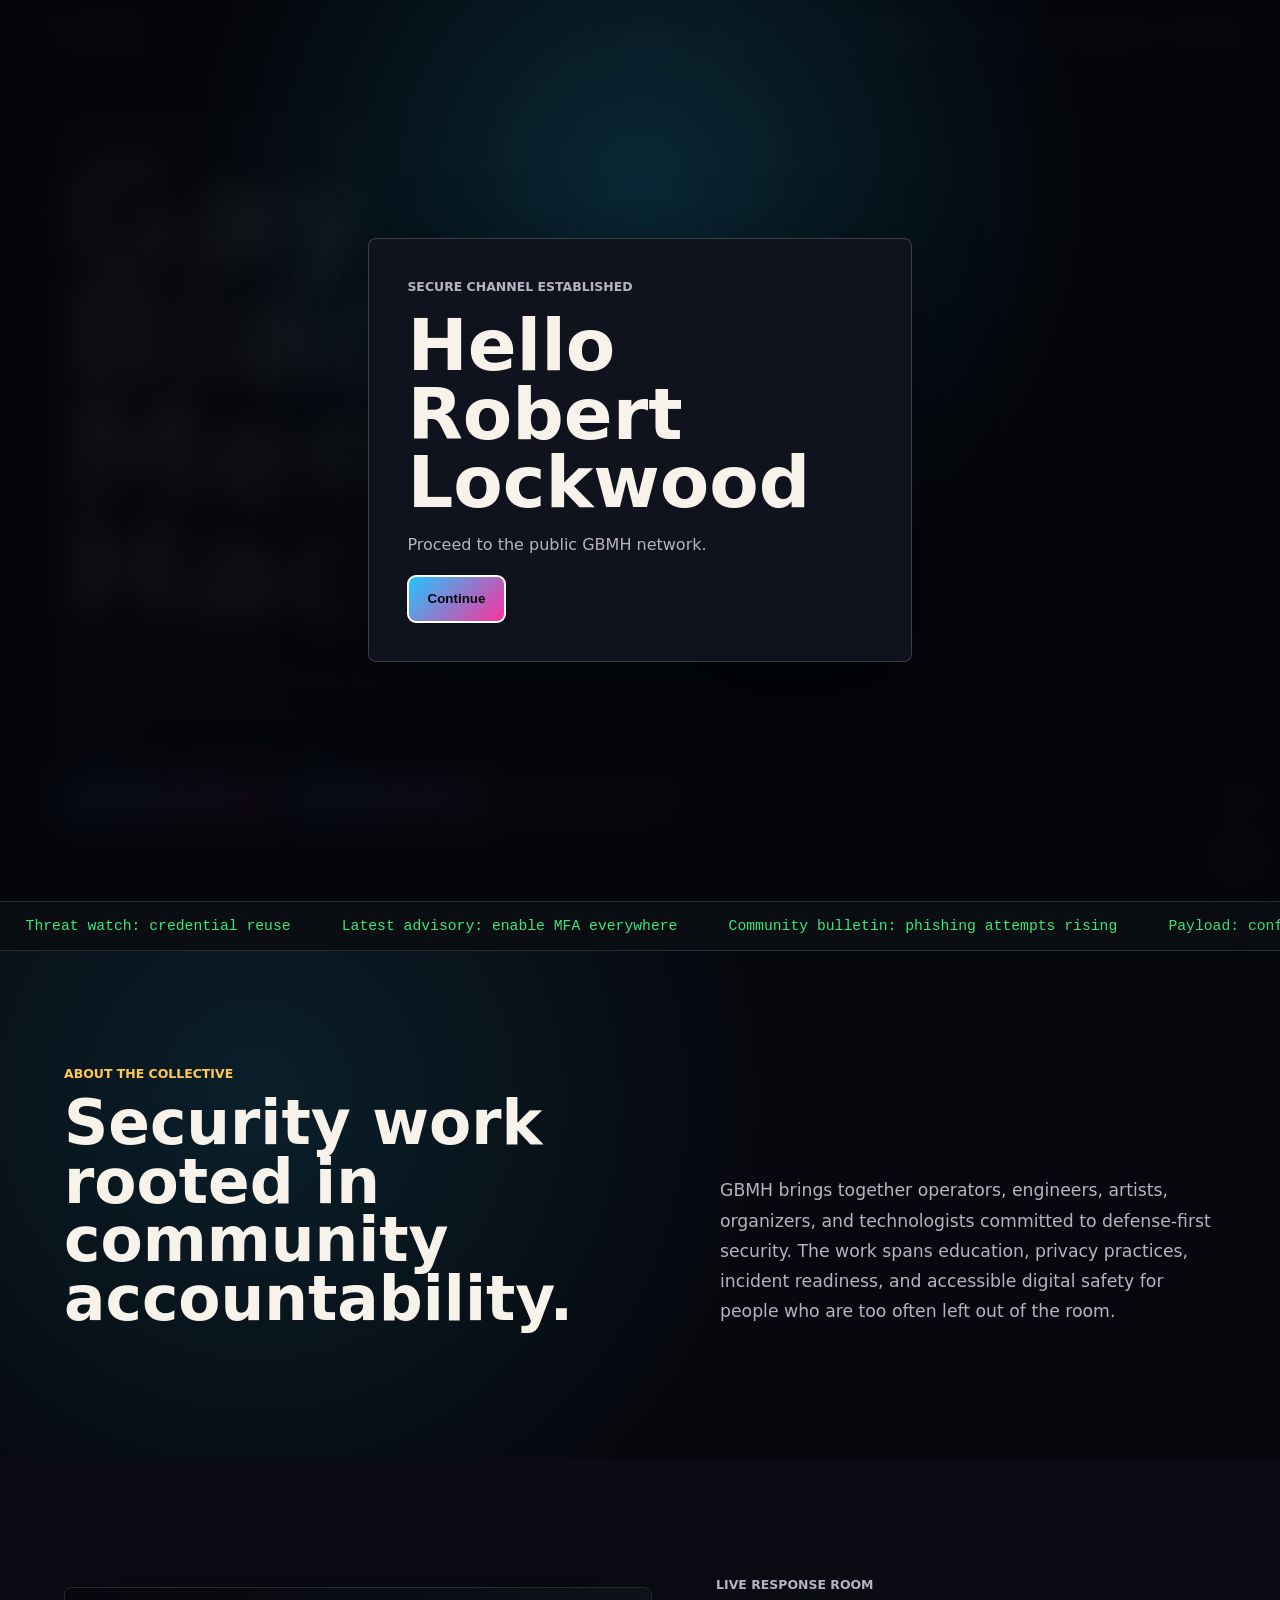
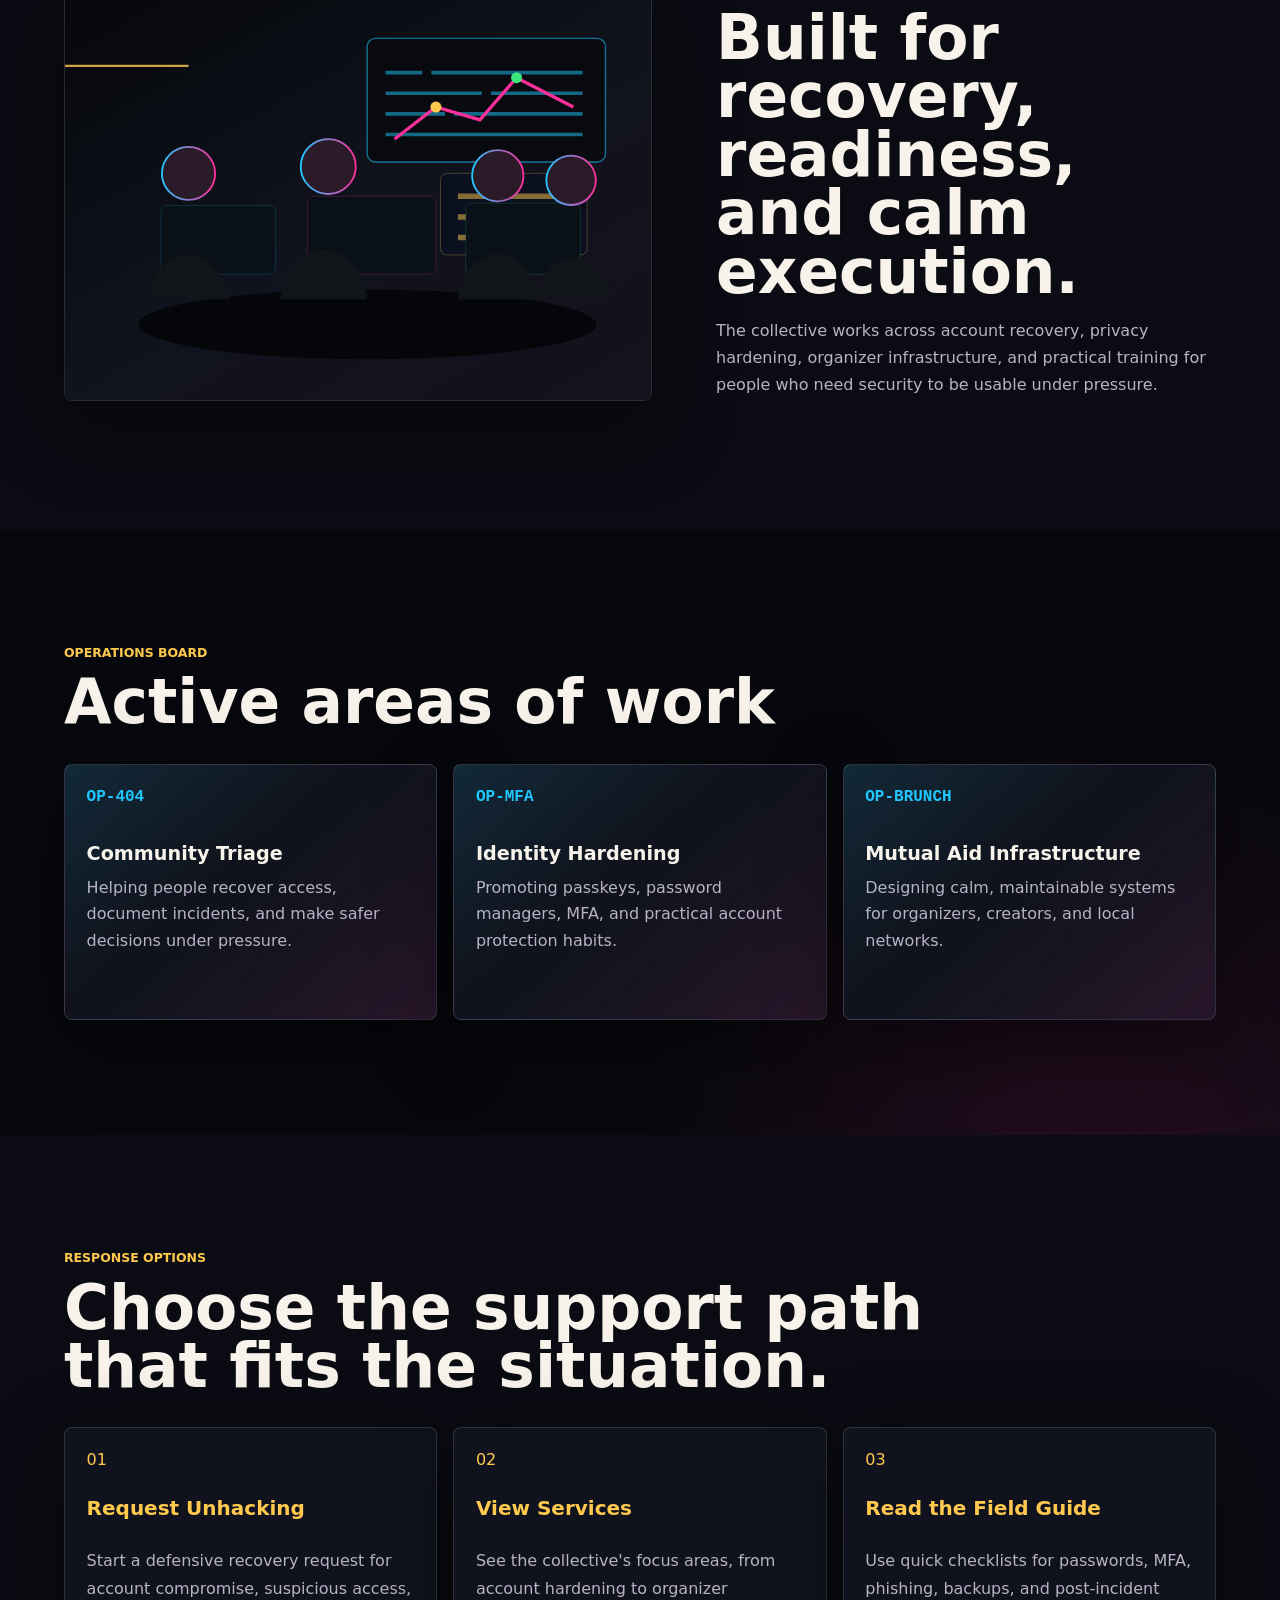
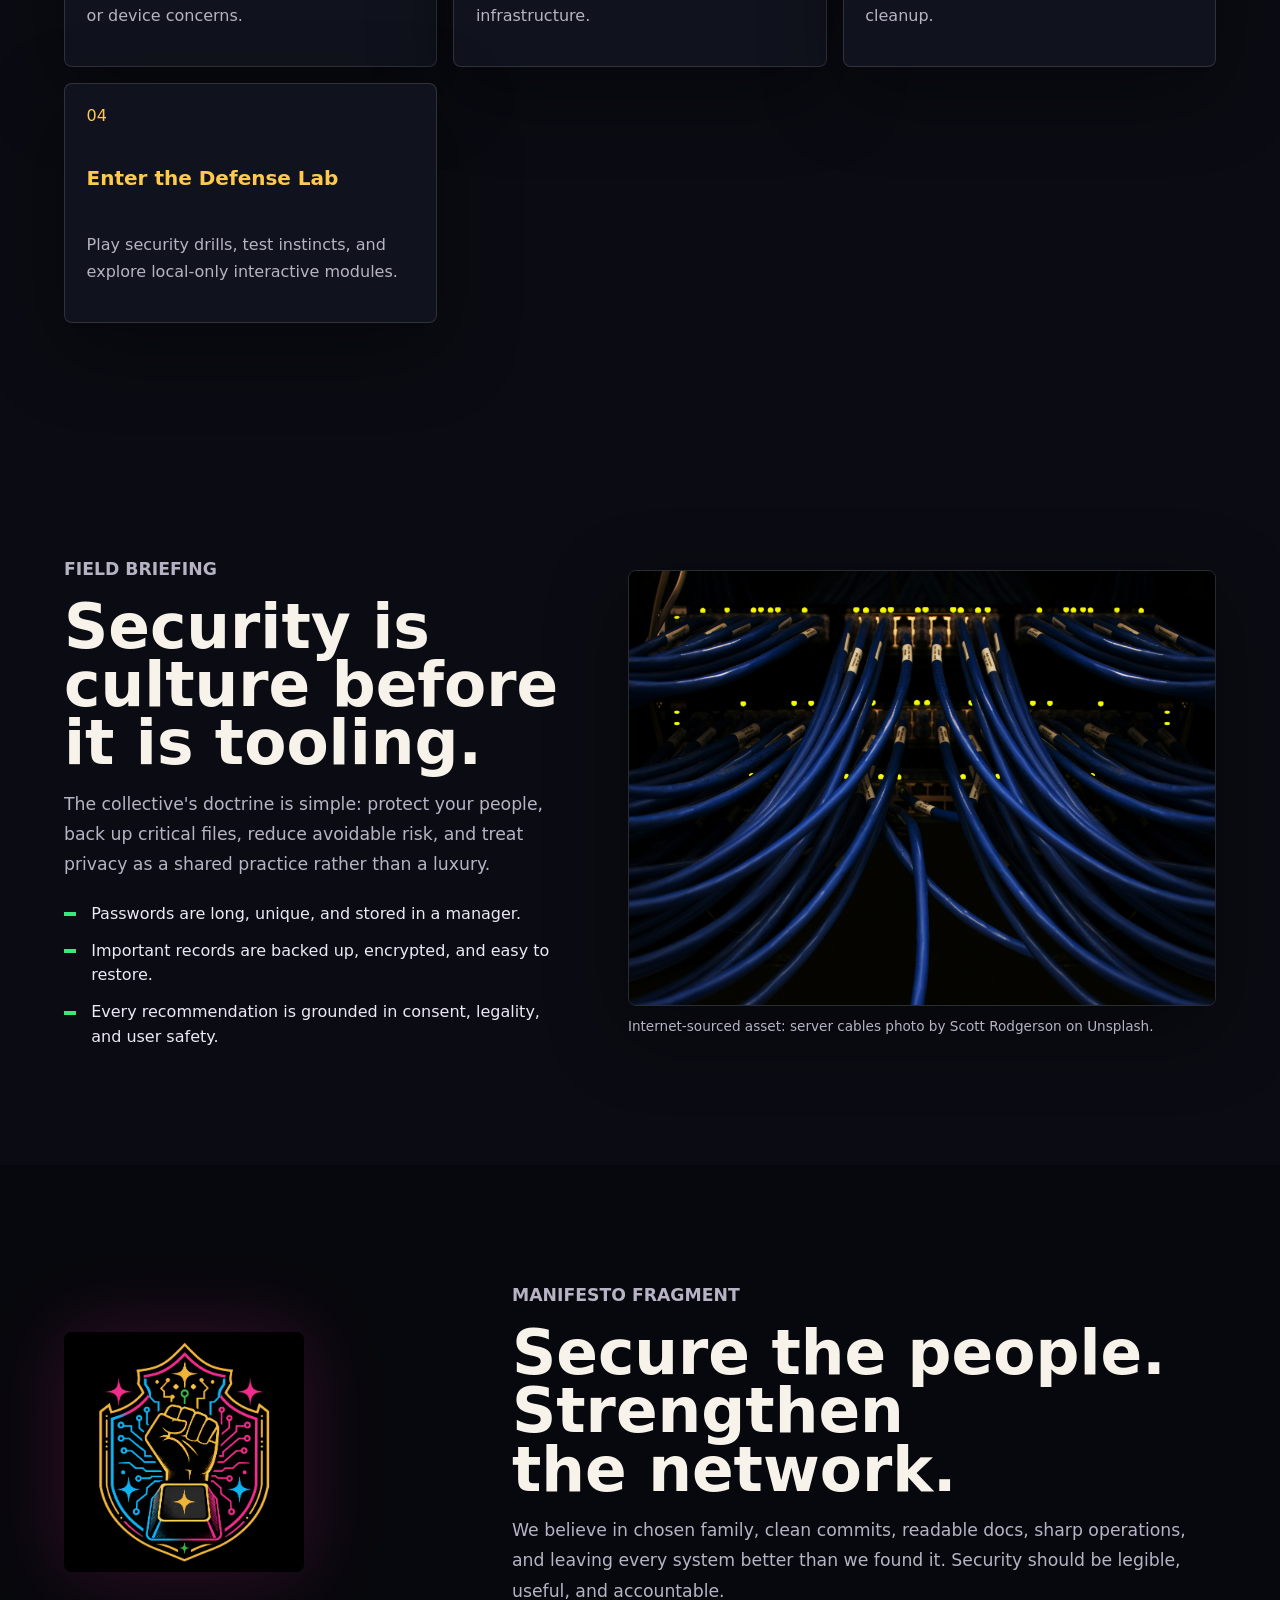
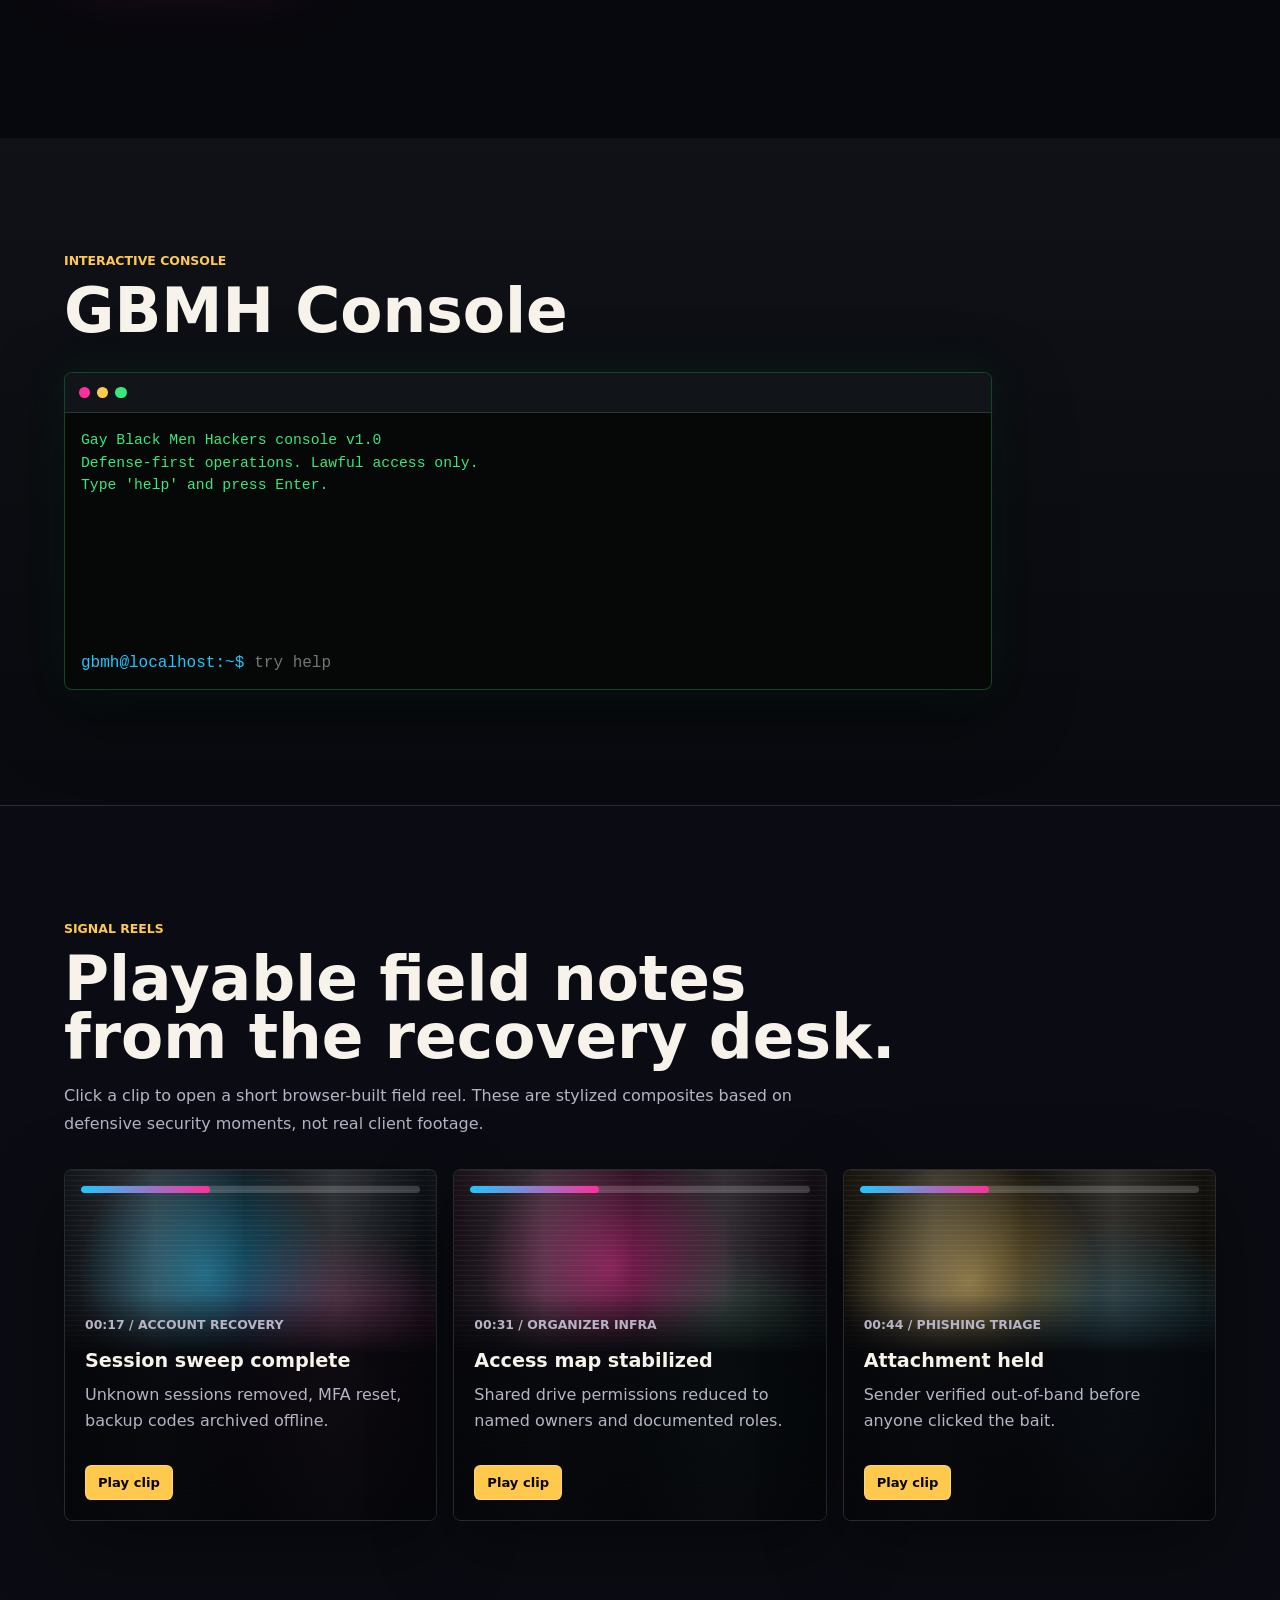
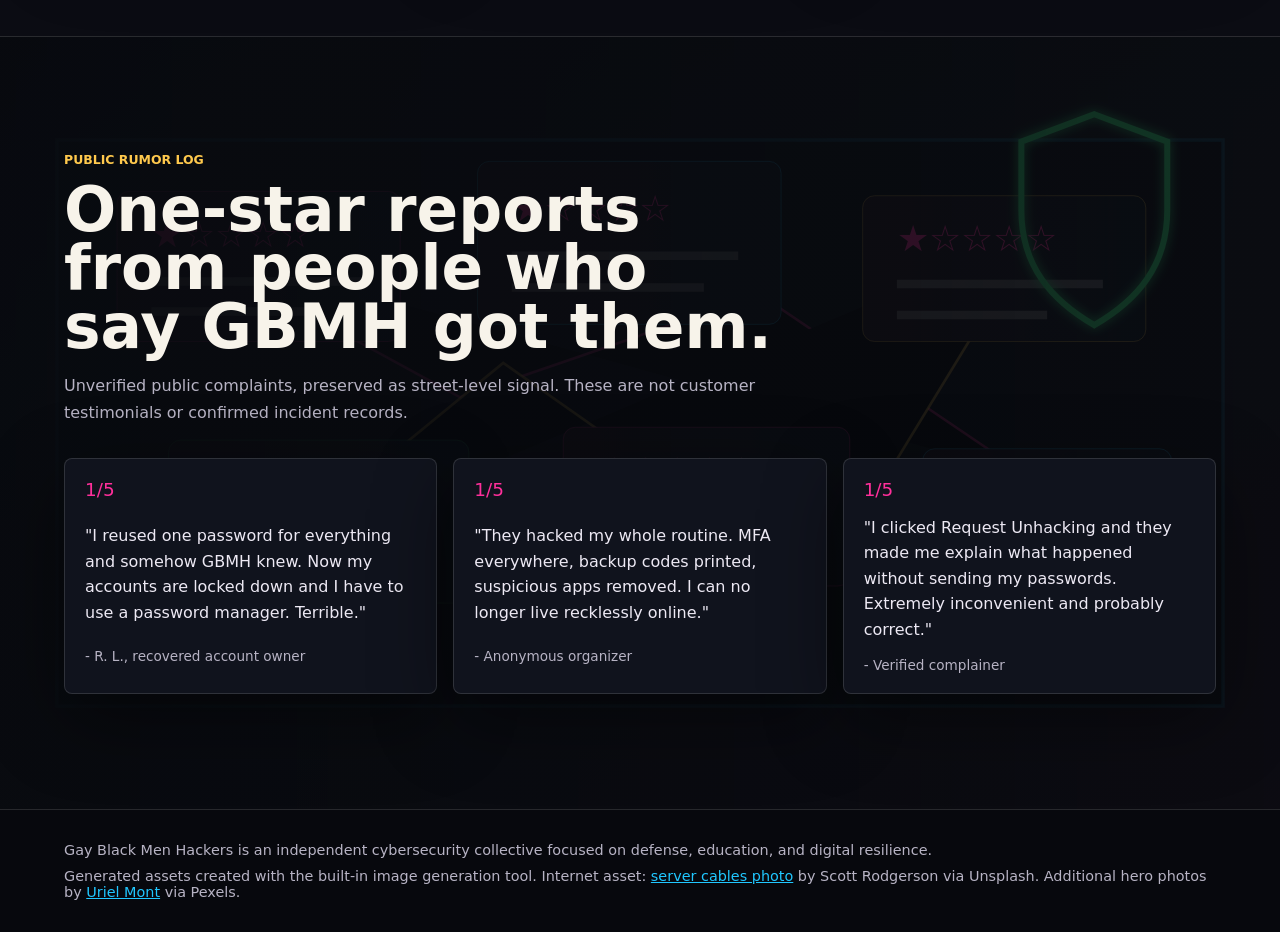
==== commit ce7254e4: "Add homepage hero carousel markup and cache-bust script" ====
--- a/index.html
+++ b/index.html
@@ -23,6 +23,7 @@
         <a href="services.html">Services</a>
         <a href="#briefing">Briefing</a>
         <a href="field-guide.html">Guide</a>
+        <a href="lab.html">Defense Lab</a>
         <a href="request-unhacking.html">Request Unhacking</a>
         <a href="#terminal">Terminal</a>
       </nav>
@@ -30,7 +31,13 @@
 
     <main id="top">
       <section class="hero" aria-labelledby="page-title">
-        <img class="hero-image" src="assets/generated-hero.png" alt="Cybersecurity collective in a neon tech lab">
+        <div class="hero-carousel" aria-label="Rotating GBMH hero photos">
+          <img class="hero-image" src="assets/generated-hero.png" alt="Cybersecurity collective in a neon tech lab">
+          <img class="hero-image" src="https://images.pexels.com/photos/6315113/pexels-photo-6315113.jpeg?auto=compress&amp;cs=tinysrgb&amp;w=1800" alt="Adult Black male couple kissing in a city">
+          <img class="hero-image" src="https://images.pexels.com/photos/6315273/pexels-photo-6315273.jpeg?auto=compress&amp;cs=tinysrgb&amp;w=1800" alt="Adult Black male couple kissing on an illuminated city street">
+          <img class="hero-image" src="https://images.pexels.com/photos/6315048/pexels-photo-6315048.jpeg?auto=compress&amp;cs=tinysrgb&amp;w=1800" alt="Adult Black male couple embracing and kissing near lights">
+          <img class="hero-image" src="assets/generated-hero.png" alt="Cybersecurity collective in a neon tech lab">
+        </div>
         <div class="hero-scrim"></div>
         <div class="hero-content">
           <p class="eyebrow">Community defense. Digital resilience.</p>
@@ -113,6 +120,11 @@
             <strong>Read the Field Guide</strong>
             <p>Use quick checklists for passwords, MFA, phishing, backups, and post-incident cleanup.</p>
           </a>
+          <a href="lab.html">
+            <span>04</span>
+            <strong>Enter the Defense Lab</strong>
+            <p>Play security drills, test instincts, and explore local-only interactive modules.</p>
+          </a>
         </div>
       </section>
 
@@ -177,11 +189,13 @@
       <p>
         Generated assets created with the built-in image generation tool. Internet asset:
         <a href="https://unsplash.com/photos/PSpf_XgOM5w/download?force=true">server cables photo</a>
-        by Scott Rodgerson via Unsplash.
+        by Scott Rodgerson via Unsplash. Additional hero photos by
+        <a href="https://www.pexels.com/@uriel-mont-627169/">Uriel Mont</a>
+        via Pexels.
       </p>
     </footer>
 
     <script src="script.js"></script>
-    <script src="site-extras.js"></script>
+    <script src="site-extras.js?v=20260610-reels2"></script>
   </body>
 </html>
--- a/pages.css
+++ b/pages.css
@@ -62,6 +62,24 @@
     url("assets/generated-hero.png") center / cover;
 }
 
+.page-hero.services-hero {
+  background:
+    linear-gradient(90deg, rgba(7, 8, 13, 0.94), rgba(7, 8, 13, 0.46)),
+    url("assets/services-team.svg") center / cover;
+}
+
+.page-hero.guide-hero {
+  background:
+    linear-gradient(90deg, rgba(7, 8, 13, 0.9), rgba(7, 8, 13, 0.38)),
+    url("assets/field-guide-desk.svg") center / cover;
+}
+
+.page-hero.request-hero {
+  background:
+    linear-gradient(90deg, rgba(7, 8, 13, 0.94), rgba(7, 8, 13, 0.42)),
+    url("assets/request-intake.svg") center / cover;
+}
+
 .page-hero.compact h1 {
   max-width: 10ch;
 }
@@ -77,6 +95,37 @@
 .guide-list h2 {
   font-size: clamp(1.45rem, 2.4vw, 2rem);
   line-height: 1.05;
+}
+
+.image-feature {
+  display: grid;
+  grid-template-columns: minmax(18rem, 0.85fr) minmax(18rem, 1fr);
+  gap: clamp(2rem, 5vw, 5rem);
+  align-items: center;
+  padding: clamp(4.5rem, 9vw, 8rem) clamp(1.1rem, 5vw, 5rem);
+  background: #0b0c13;
+}
+
+.image-feature.reverse {
+  grid-template-columns: minmax(18rem, 1fr) minmax(18rem, 0.85fr);
+}
+
+.image-feature.reverse .feature-copy {
+  order: 2;
+}
+
+.image-feature img {
+  width: 100%;
+  aspect-ratio: 1.42;
+  object-fit: cover;
+  border: 1px solid var(--line);
+  border-radius: 0.5rem;
+  box-shadow: var(--shadow);
+}
+
+.feature-copy p {
+  color: var(--muted);
+  line-height: 1.7;
 }
 
 .guide-list {
@@ -161,12 +210,18 @@
 
 @media (max-width: 850px) {
   .form-layout,
+  .image-feature,
+  .image-feature.reverse,
   .option-list,
   .service-grid,
   .intake-form {
     grid-template-columns: 1fr;
   }
 
+  .image-feature.reverse .feature-copy {
+    order: 0;
+  }
+
   .cta-band {
     align-items: flex-start;
     flex-direction: column;
--- a/site-extras.css
+++ b/site-extras.css
@@ -32,7 +32,8 @@
 .review-band {
   padding: clamp(4.5rem, 9vw, 8rem) clamp(1.1rem, 5vw, 5rem);
   background:
-    linear-gradient(180deg, rgba(255, 255, 255, 0.03), transparent),
+    linear-gradient(90deg, rgba(8, 10, 15, 0.96), rgba(8, 10, 15, 0.8)),
+    url("assets/rumor-log.svg") center / cover,
     #080a0f;
   border-top: 1px solid var(--line);
 }
@@ -76,8 +77,377 @@
   line-height: 1.7;
 }
 
+.quick-access {
+  position: fixed;
+  right: 1rem;
+  bottom: 1rem;
+  z-index: 50;
+  display: grid;
+  gap: 0.6rem;
+}
+
+.quick-access button,
+.quick-access a {
+  width: 3.2rem;
+  height: 3.2rem;
+  display: grid;
+  place-items: center;
+  border: 1px solid var(--line);
+  border-radius: 999px;
+  background: #10131d;
+  color: var(--text);
+  text-decoration: none;
+  font-weight: 900;
+  box-shadow: var(--shadow);
+}
+
+.palette {
+  position: fixed;
+  z-index: 998;
+  inset: 0;
+  display: grid;
+  place-items: start center;
+  padding: 8vh 1rem 1rem;
+  background: rgba(5, 6, 10, 0.72);
+  backdrop-filter: blur(14px);
+}
+
+.palette[hidden] {
+  display: none;
+}
+
+.palette-panel {
+  width: min(42rem, 100%);
+  border: 1px solid var(--line);
+  border-radius: 0.5rem;
+  background: #10131d;
+  box-shadow: var(--shadow);
+  overflow: hidden;
+}
+
+.palette-panel input {
+  width: 100%;
+  border: 0;
+  border-bottom: 1px solid var(--line);
+  outline: 0;
+  padding: 1rem;
+  background: #080a0f;
+  color: var(--text);
+  font: inherit;
+}
+
+.palette-results {
+  display: grid;
+  max-height: 22rem;
+  overflow: auto;
+}
+
+.palette-results a,
+.palette-result {
+  padding: 1rem;
+  border-bottom: 1px solid var(--line);
+  color: var(--muted);
+  text-decoration: none;
+}
+
+.palette-results a:hover,
+.palette-results a:focus,
+.choice-row button:hover,
+.choice-row button:focus,
+.mini-button:hover,
+.mini-button:focus {
+  border-color: rgba(32, 199, 255, 0.7);
+  background: rgba(32, 199, 255, 0.1);
+}
+
+.palette-results strong {
+  display: block;
+  color: var(--text);
+  margin-bottom: 0.25rem;
+}
+
+.visually-hidden {
+  position: absolute;
+  width: 1px;
+  height: 1px;
+  padding: 0;
+  margin: -1px;
+  overflow: hidden;
+  clip: rect(0, 0, 0, 0);
+  white-space: nowrap;
+  border: 0;
+}
+
+.reel-band,
+.lab-band {
+  padding: clamp(4.5rem, 9vw, 8rem) clamp(1.1rem, 5vw, 5rem);
+  border-top: 1px solid var(--line);
+  background: #0b0c13;
+}
+
+.reel-grid {
+  display: grid;
+  grid-template-columns: repeat(3, minmax(0, 1fr));
+  gap: 1rem;
+}
+
+.reel-card {
+  position: relative;
+  min-height: 22rem;
+  overflow: hidden;
+  border: 1px solid var(--line);
+  border-radius: 0.5rem;
+  background: #080a0f;
+  box-shadow: var(--shadow);
+}
+
+.reel-card::before {
+  content: "";
+  position: absolute;
+  inset: 0;
+  background:
+    radial-gradient(circle at 38% 30%, rgba(32, 199, 255, 0.45), transparent 8rem),
+    radial-gradient(circle at 72% 62%, rgba(255, 47, 155, 0.35), transparent 10rem),
+    linear-gradient(160deg, #11151a, #05060a);
+  animation: reelPulse 5s ease-in-out infinite alternate;
+}
+
+.reel-card.reel-pink::before {
+  background:
+    radial-gradient(circle at 42% 28%, rgba(255, 47, 155, 0.48), transparent 8rem),
+    radial-gradient(circle at 72% 68%, rgba(36, 255, 146, 0.22), transparent 10rem),
+    linear-gradient(160deg, #191018, #05060a);
+}
+
+.reel-card.reel-gold::before {
+  background:
+    radial-gradient(circle at 34% 32%, rgba(255, 210, 106, 0.48), transparent 8rem),
+    radial-gradient(circle at 74% 60%, rgba(32, 199, 255, 0.28), transparent 10rem),
+    linear-gradient(160deg, #17140c, #05060a);
+}
+
+.reel-scan {
+  position: absolute;
+  inset: 0;
+  background:
+    linear-gradient(rgba(255, 255, 255, 0.05) 1px, transparent 1px),
+    linear-gradient(90deg, transparent, rgba(255, 255, 255, 0.13), transparent);
+  background-size: 100% 5px, 180px 100%;
+  mix-blend-mode: screen;
+  animation: scanSweep 3.8s linear infinite;
+}
+
+.reel-card:nth-child(2)::before {
+  animation-delay: -1.6s;
+}
+
+.reel-card:nth-child(3)::before {
+  animation-delay: -3.2s;
+}
+
+.reel-content {
+  position: absolute;
+  inset: auto 0 0;
+  padding: 1.25rem;
+  background: linear-gradient(180deg, transparent, rgba(5, 6, 10, 0.92) 26%);
+}
+
+.play-dot {
+  position: absolute;
+  top: 1rem;
+  left: 1rem;
+  min-width: 3rem;
+  height: 3rem;
+  padding: 0 0.7rem;
+  display: grid;
+  place-items: center;
+  border-radius: 999px;
+  background: rgba(247, 243, 234, 0.92);
+  color: #05060a;
+  font-size: 0.72rem;
+  font-weight: 900;
+}
+
+@keyframes reelPulse {
+  from {
+    transform: scale(1);
+    filter: saturate(1);
+  }
+  to {
+    transform: scale(1.08);
+    filter: saturate(1.45);
+  }
+}
+
+@keyframes scanSweep {
+  from {
+    background-position: 0 0, -220px 0;
+  }
+  to {
+    background-position: 0 80px, 520px 0;
+  }
+}
+
+.lab-grid,
+.game-grid {
+  display: grid;
+  grid-template-columns: repeat(3, minmax(0, 1fr));
+  gap: 1rem;
+}
+
+.lab-card,
+.game-card {
+  padding: 1.25rem;
+  border: 1px solid var(--line);
+  border-radius: 0.5rem;
+  background: var(--panel);
+  box-shadow: var(--shadow);
+}
+
+.game-card input,
+.cipher-card input {
+  width: 100%;
+  border: 1px solid rgba(255, 255, 255, 0.16);
+  border-radius: 0.4rem;
+  background: #080a0f;
+  color: var(--text);
+  font: inherit;
+  padding: 0.85rem;
+  margin: 0.35rem 0 0.75rem;
+}
+
+.lab-card p,
+.game-card p,
+.reel-card p {
+  color: var(--muted);
+  line-height: 1.65;
+}
+
+.lab-split {
+  display: grid;
+  grid-template-columns: minmax(18rem, 0.9fr) minmax(20rem, 1.1fr);
+  gap: clamp(1.5rem, 4vw, 4rem);
+  align-items: start;
+}
+
+.lab-split > div > p {
+  color: var(--muted);
+  line-height: 1.7;
+}
+
+.cipher-card,
+.mission-stack article {
+  padding: 1.25rem;
+  border: 1px solid var(--line);
+  border-radius: 0.5rem;
+  background: var(--panel);
+  box-shadow: var(--shadow);
+}
+
+.cipher-card {
+  margin-top: 1.5rem;
+}
+
+.cipher-card label {
+  display: block;
+  color: #ede9f4;
+  font-weight: 800;
+}
+
+.cipher-text {
+  color: var(--muted);
+}
+
+.mission-stack {
+  display: grid;
+  gap: 1rem;
+}
+
+.mission-stack p {
+  color: var(--muted);
+  line-height: 1.6;
+}
+
+.node-map {
+  min-height: 20rem;
+  position: relative;
+  overflow: hidden;
+  border: 1px solid var(--line);
+  border-radius: 0.5rem;
+  background:
+    linear-gradient(rgba(32, 199, 255, 0.08) 1px, transparent 1px),
+    linear-gradient(90deg, rgba(32, 199, 255, 0.08) 1px, transparent 1px),
+    #07080d;
+  background-size: 40px 40px;
+}
+
+.node {
+  position: absolute;
+  width: 1rem;
+  height: 1rem;
+  border-radius: 999px;
+  background: var(--cyan);
+  box-shadow: 0 0 24px var(--cyan);
+  animation: nodeBlink 2s infinite alternate;
+}
+
+.node:nth-child(2n) {
+  background: var(--magenta);
+  box-shadow: 0 0 24px var(--magenta);
+}
+
+@keyframes nodeBlink {
+  to {
+    transform: scale(1.45);
+    opacity: 0.65;
+  }
+}
+
+.choice-row {
+  display: flex;
+  flex-wrap: wrap;
+  gap: 0.6rem;
+}
+
+.choice-row button,
+.mini-button {
+  border: 1px solid var(--line);
+  border-radius: 0.4rem;
+  background: #080a0f;
+  color: var(--text);
+  padding: 0.75rem 0.9rem;
+  font: inherit;
+  font-weight: 800;
+}
+
+.mini-output {
+  min-height: 3rem;
+  margin-top: 1rem;
+  color: var(--green);
+  font-family: "SFMono-Regular", Consolas, "Liberation Mono", monospace;
+}
+
+.lab-progress {
+  height: 0.7rem;
+  border-radius: 999px;
+  background: #080a0f;
+  overflow: hidden;
+}
+
+.lab-progress span {
+  display: block;
+  height: 100%;
+  width: 0;
+  background: linear-gradient(90deg, var(--cyan), var(--magenta));
+  transition: width 0.3s ease;
+}
+
 @media (max-width: 850px) {
-  .review-grid {
+  .review-grid,
+  .reel-grid,
+  .lab-grid,
+  .game-grid,
+  .lab-split {
     grid-template-columns: 1fr;
   }
 }
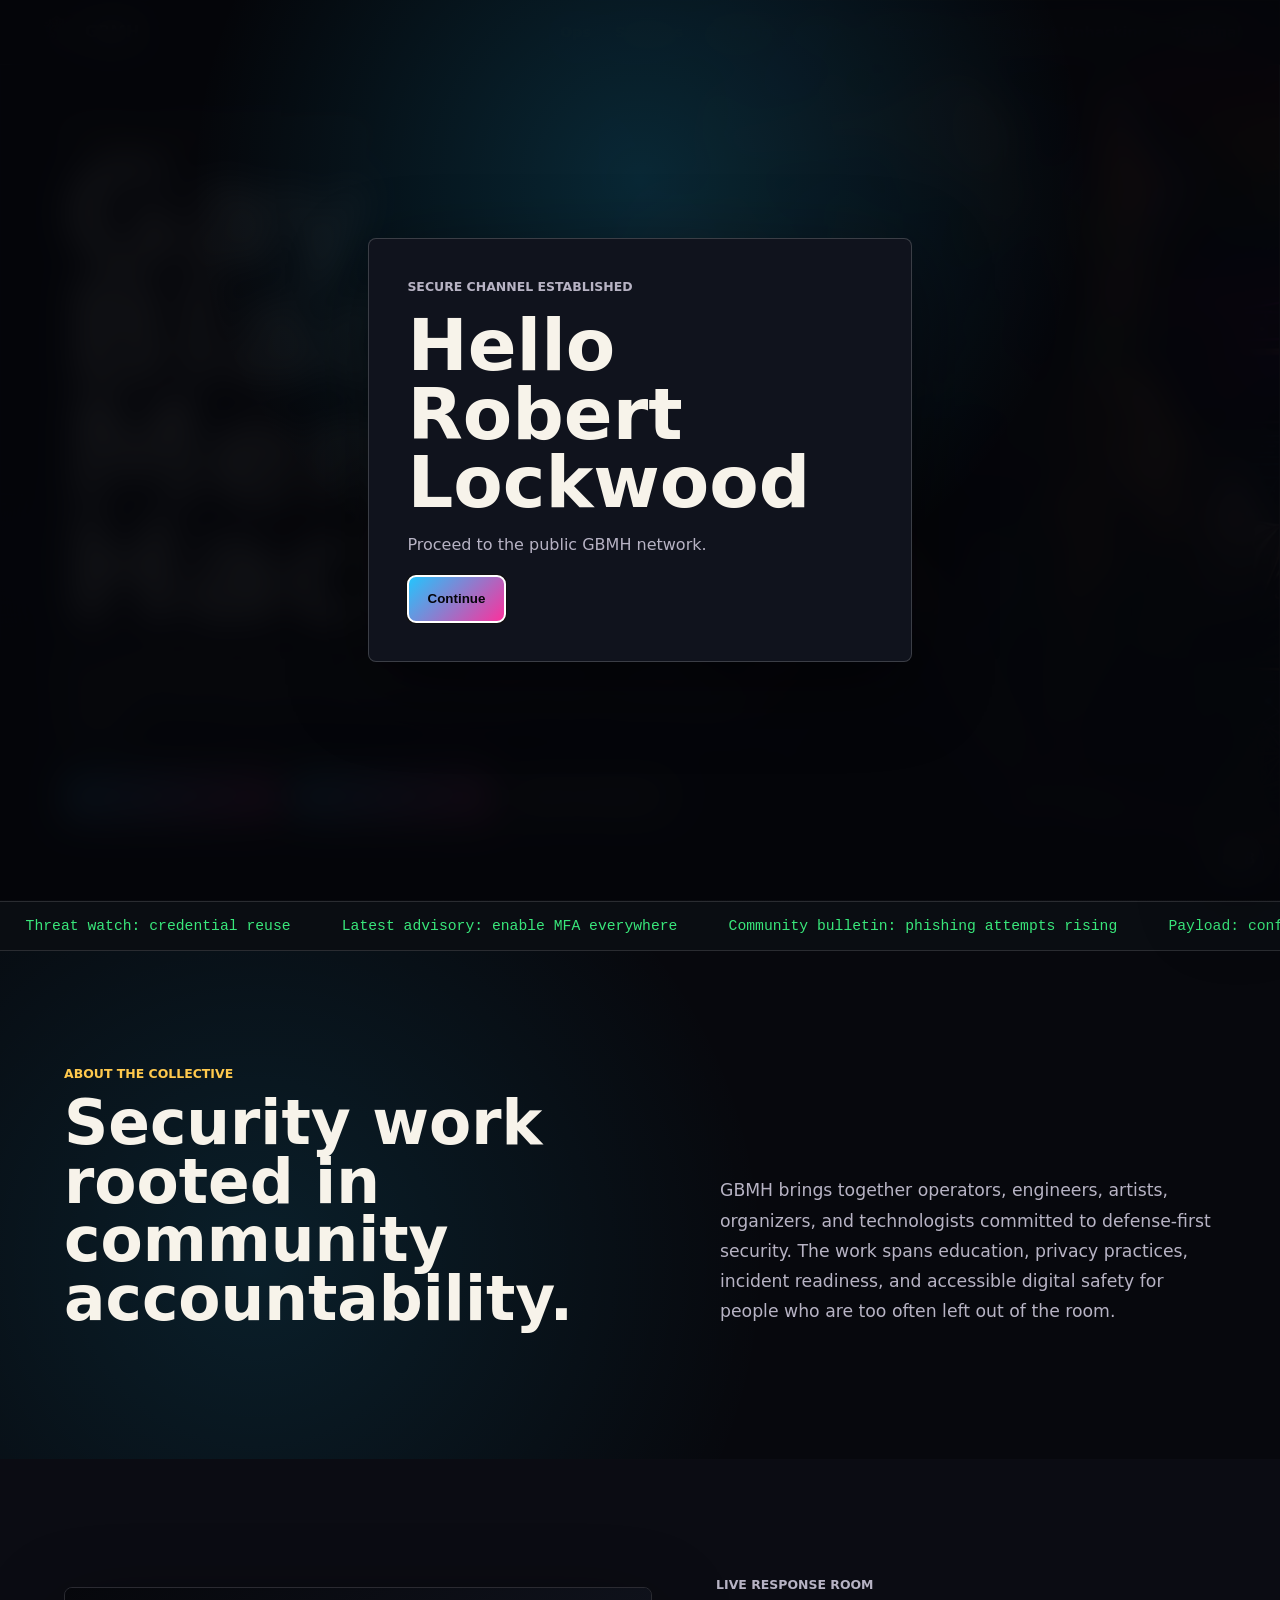
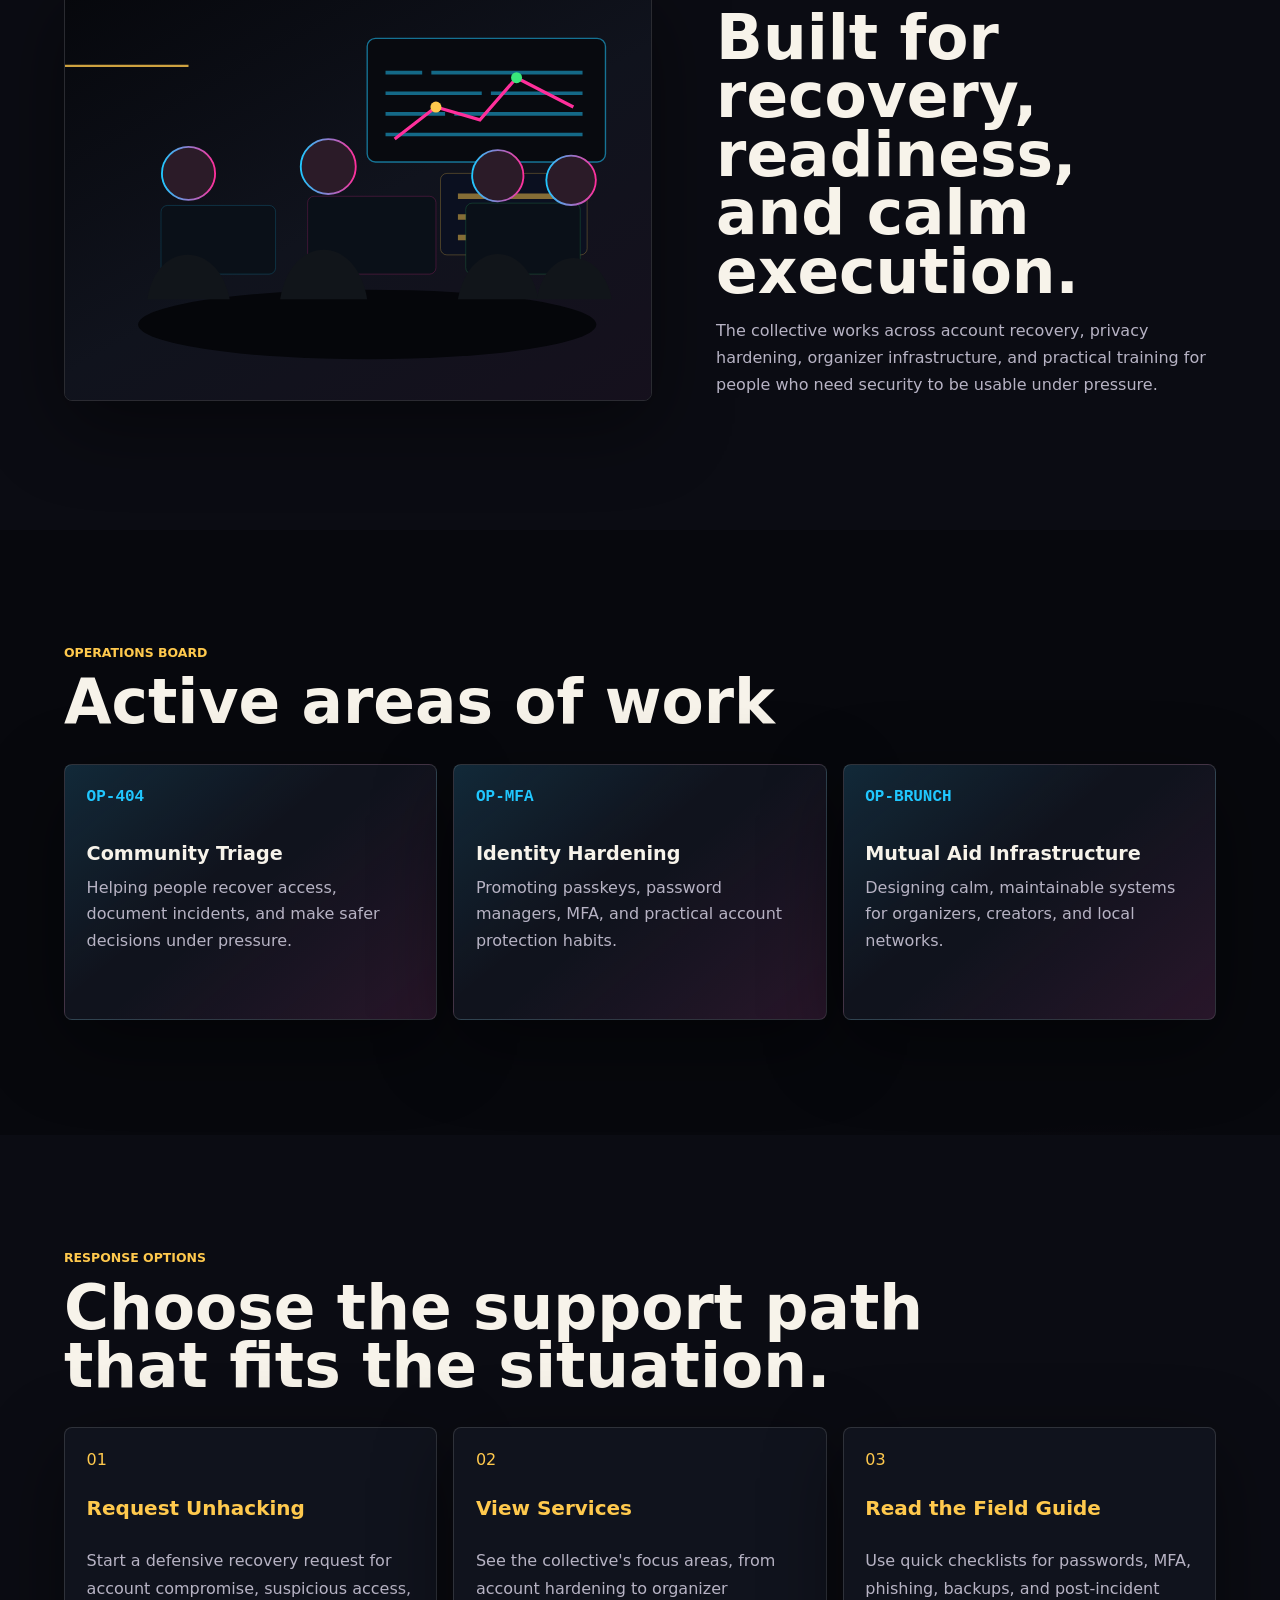
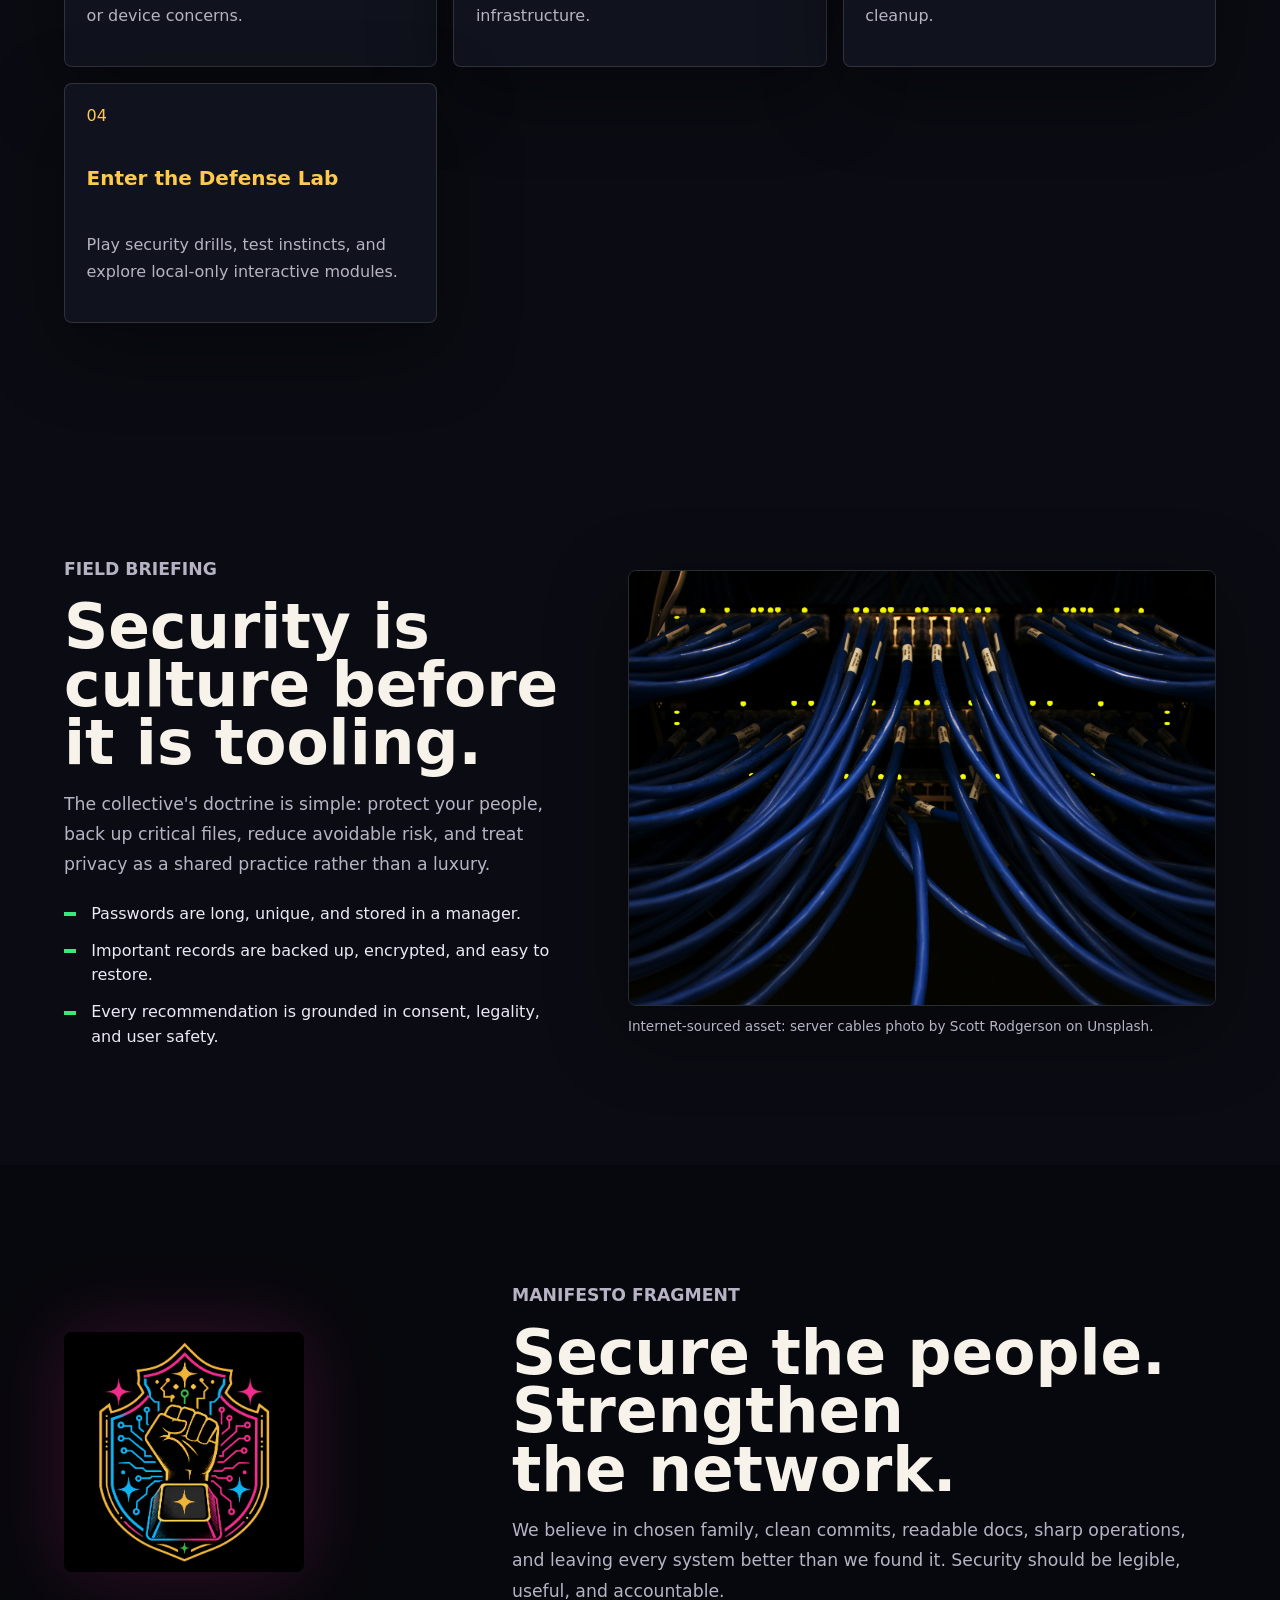
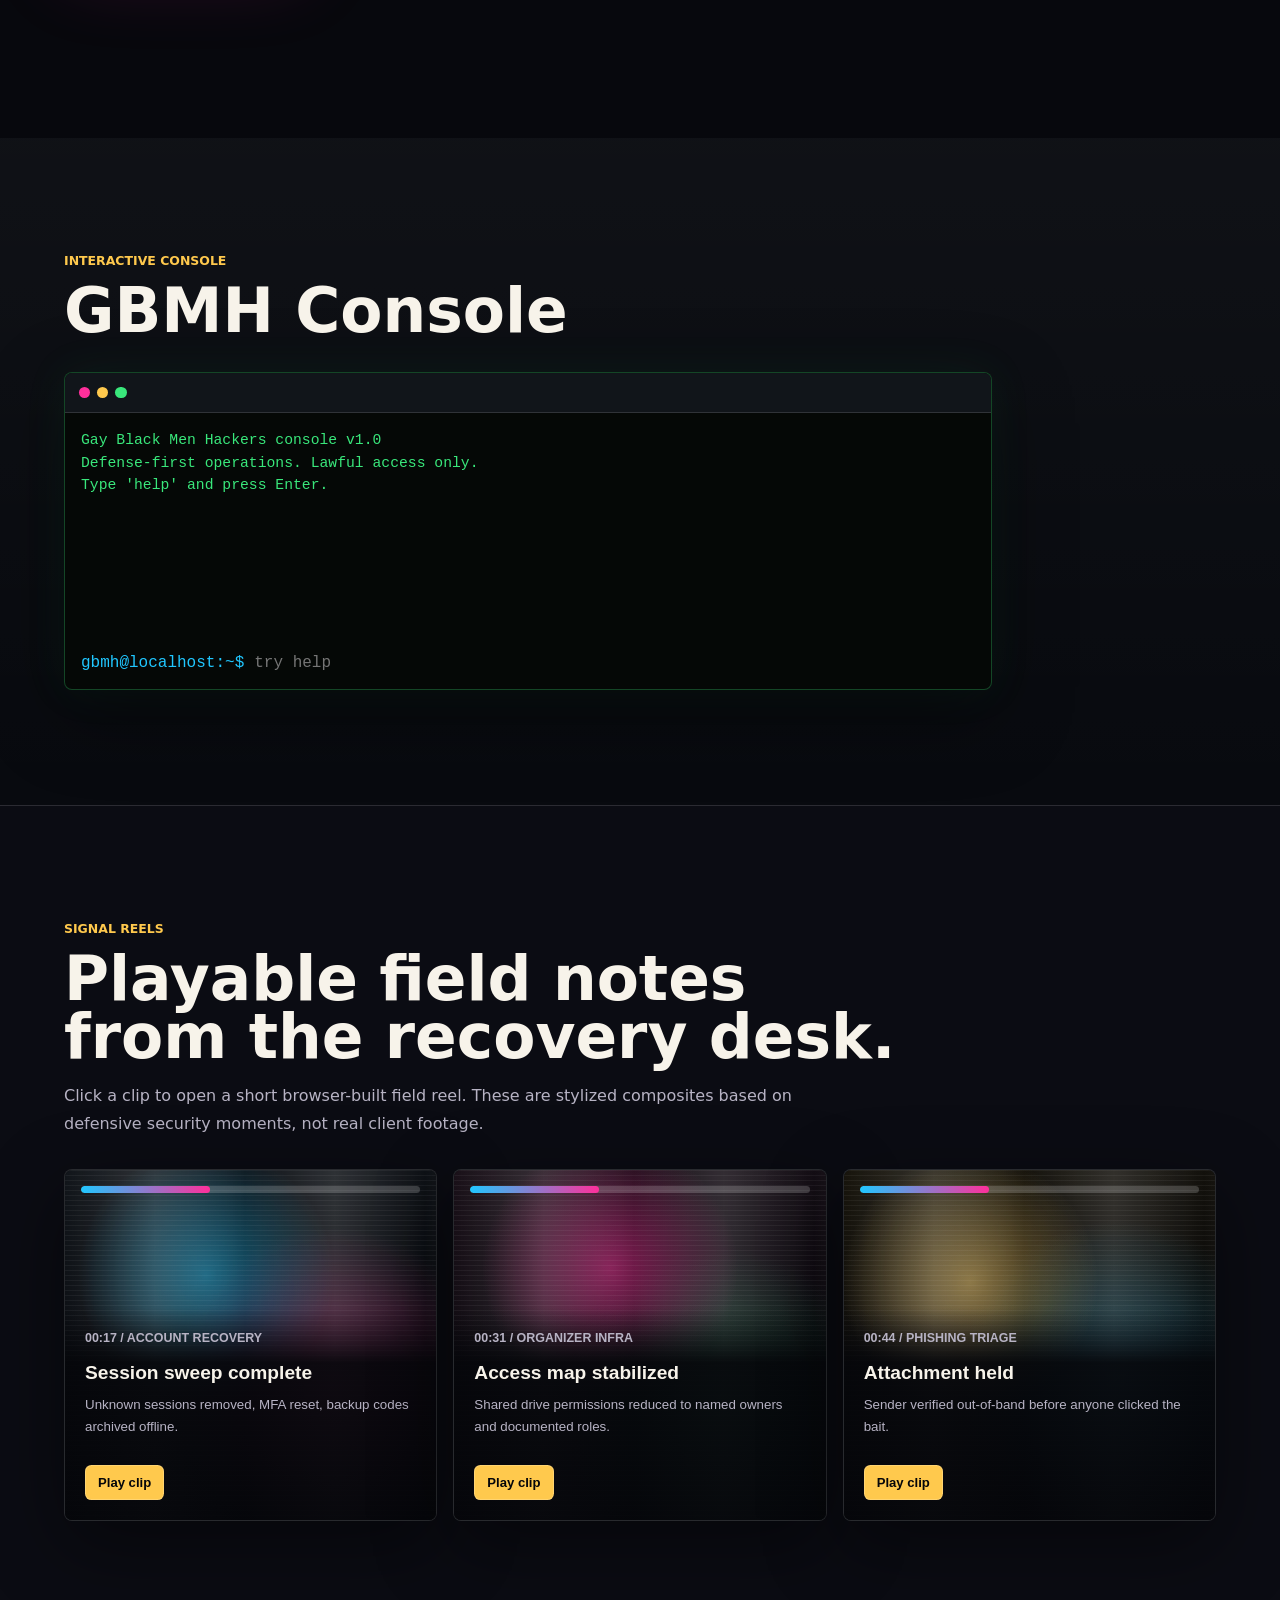
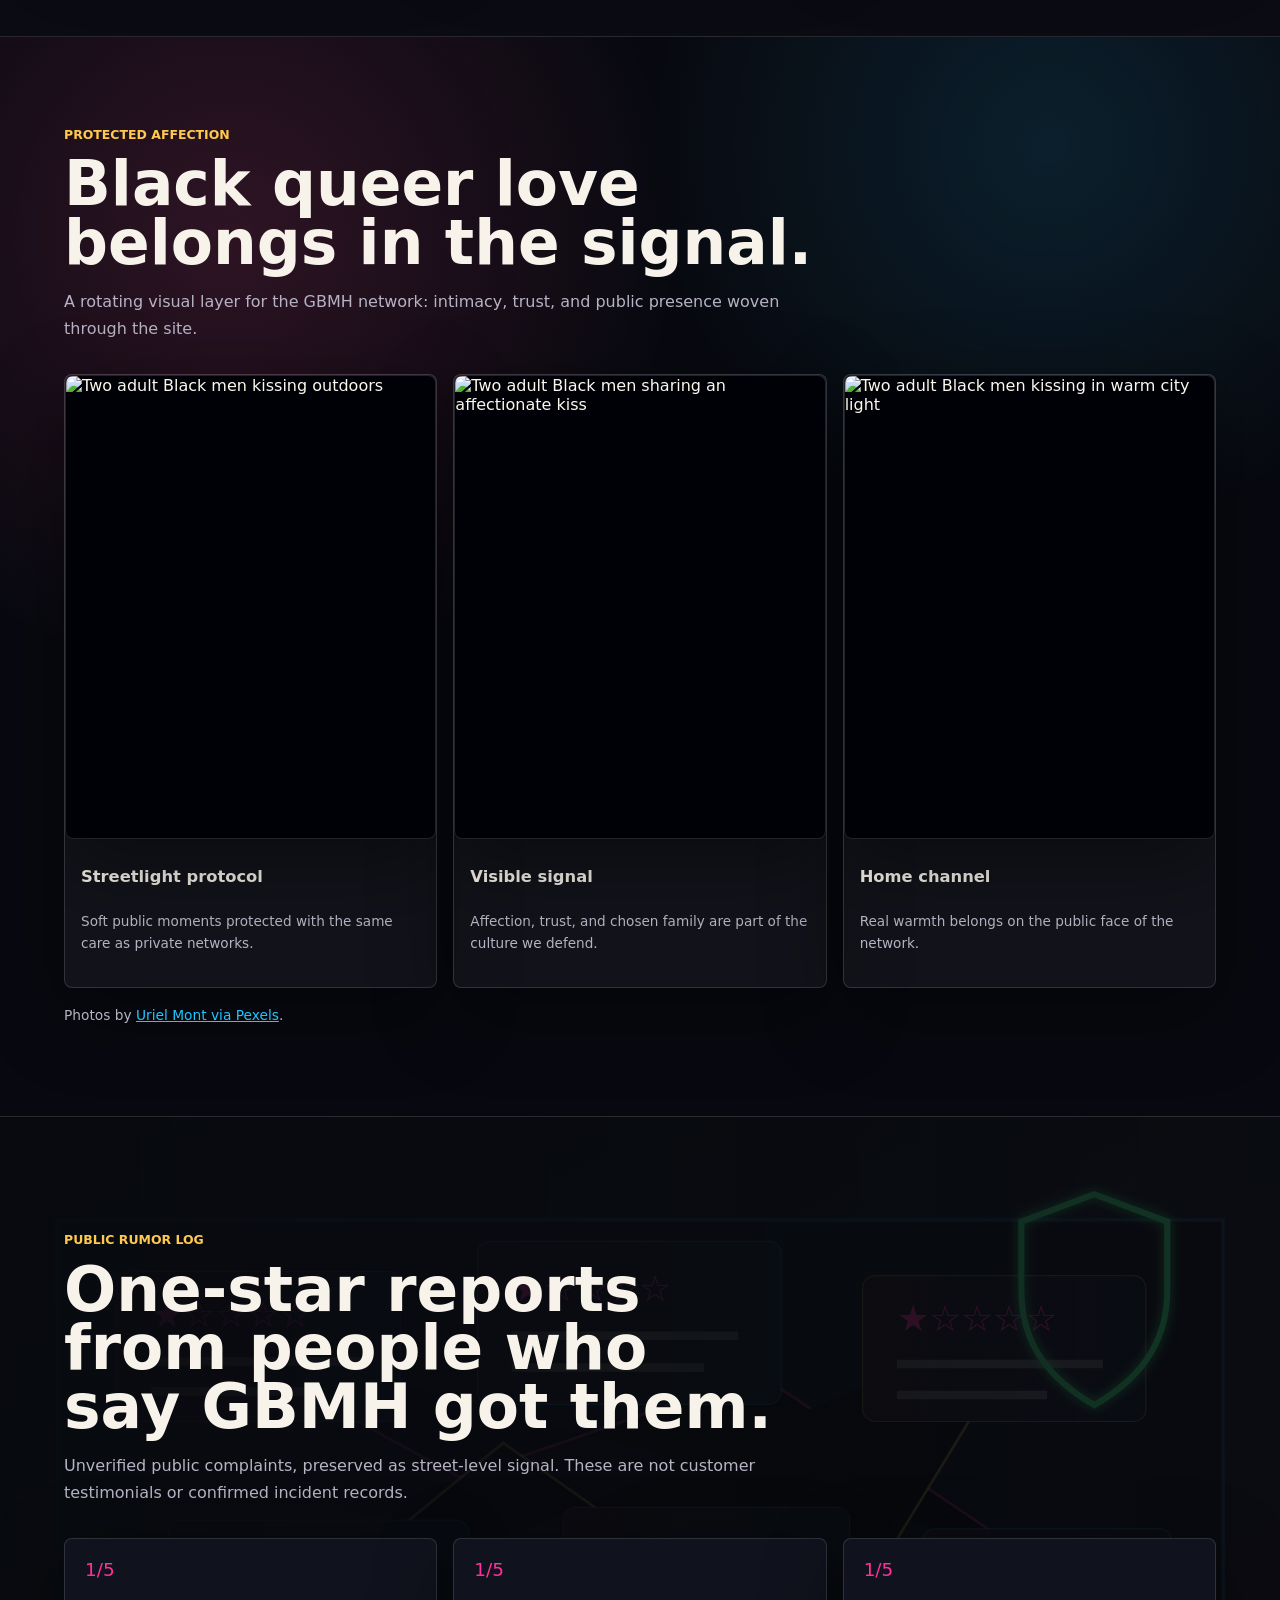
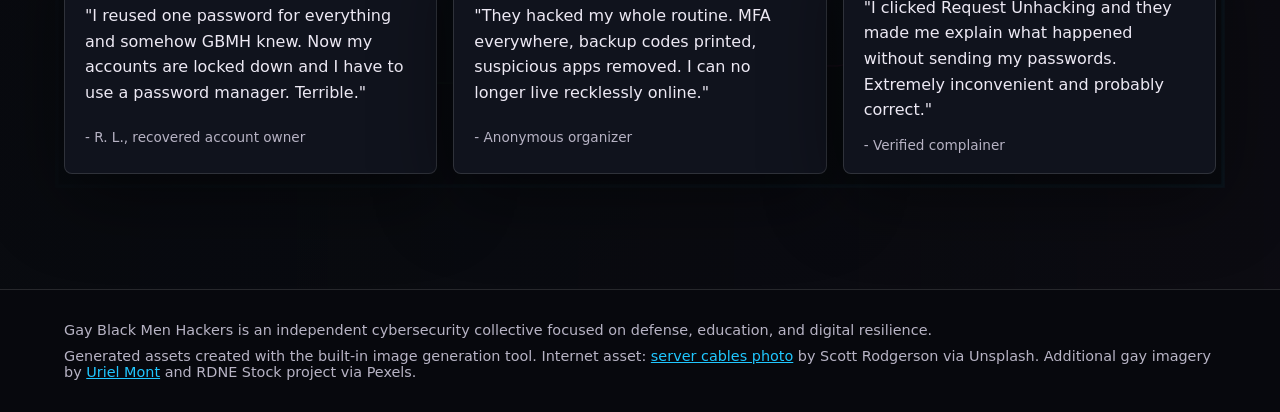
==== commit f43b76fb: "Restore homepage hero fade imagery" ====
--- a/index.html
+++ b/index.html
@@ -10,7 +10,7 @@
     >
     <link rel="stylesheet" href="styles.css">
     <link rel="stylesheet" href="pages.css">
-    <link rel="stylesheet" href="site-extras.css">
+    <link rel="stylesheet" href="site-extras.css?v=20260610-gallerytop">
   </head>
   <body>
     <header class="site-header">
@@ -31,12 +31,12 @@
 
     <main id="top">
       <section class="hero" aria-labelledby="page-title">
-        <div class="hero-carousel" aria-label="Rotating GBMH hero photos">
-          <img class="hero-image" src="assets/generated-hero.png" alt="Cybersecurity collective in a neon tech lab">
-          <img class="hero-image" src="https://images.pexels.com/photos/6315113/pexels-photo-6315113.jpeg?auto=compress&amp;cs=tinysrgb&amp;w=1800" alt="Adult Black male couple kissing in a city">
-          <img class="hero-image" src="https://images.pexels.com/photos/6315273/pexels-photo-6315273.jpeg?auto=compress&amp;cs=tinysrgb&amp;w=1800" alt="Adult Black male couple kissing on an illuminated city street">
-          <img class="hero-image" src="https://images.pexels.com/photos/6315048/pexels-photo-6315048.jpeg?auto=compress&amp;cs=tinysrgb&amp;w=1800" alt="Adult Black male couple embracing and kissing near lights">
-          <img class="hero-image" src="assets/generated-hero.png" alt="Cybersecurity collective in a neon tech lab">
+        <div class="hero-carousel" aria-hidden="true">
+          <img class="hero-image" src="assets/generated-hero.png" alt="">
+          <img class="hero-image" src="https://images.pexels.com/photos/6315113/pexels-photo-6315113.jpeg?auto=compress&amp;cs=tinysrgb&amp;w=1800" alt="">
+          <img class="hero-image" src="https://images.pexels.com/photos/6315186/pexels-photo-6315186.jpeg?auto=compress&amp;cs=tinysrgb&amp;w=1800" alt="">
+          <img class="hero-image" src="https://images.pexels.com/photos/8735404/pexels-photo-8735404.jpeg?auto=compress&amp;cs=tinysrgb&amp;w=1800" alt="">
+          <img class="hero-image" src="https://images.pexels.com/photos/6315257/pexels-photo-6315257.jpeg?auto=compress&amp;cs=tinysrgb&amp;w=1800" alt="">
         </div>
         <div class="hero-scrim"></div>
         <div class="hero-content">
@@ -189,13 +189,13 @@
       <p>
         Generated assets created with the built-in image generation tool. Internet asset:
         <a href="https://unsplash.com/photos/PSpf_XgOM5w/download?force=true">server cables photo</a>
-        by Scott Rodgerson via Unsplash. Additional hero photos by
+        by Scott Rodgerson via Unsplash. Additional gay imagery by
         <a href="https://www.pexels.com/@uriel-mont-627169/">Uriel Mont</a>
-        via Pexels.
+        and RDNE Stock project via Pexels.
       </p>
     </footer>
 
     <script src="script.js"></script>
-    <script src="site-extras.js?v=20260610-reels2"></script>
+    <script src="site-extras.js?v=20260610-gallerytop"></script>
   </body>
 </html>
--- a/pages.css
+++ b/pages.css
@@ -208,6 +208,36 @@
   left: -9999px;
 }
 
+.form-status {
+  padding: 0.9rem 1rem;
+  border: 1px solid var(--line);
+  border-radius: 0.4rem;
+  background: #080a0f;
+  color: var(--muted);
+  line-height: 1.5;
+}
+
+.form-status.pending {
+  border-color: rgba(32, 199, 255, 0.5);
+  color: var(--cyan);
+}
+
+.form-status.error {
+  border-color: rgba(255, 47, 155, 0.58);
+  color: #ffd8eb;
+}
+
+.fallback-actions {
+  display: flex;
+  flex-wrap: wrap;
+  gap: 0.75rem;
+}
+
+.intake-form button:disabled {
+  opacity: 0.62;
+  cursor: wait;
+}
+
 @media (max-width: 850px) {
   .form-layout,
   .image-feature,
--- a/site-extras.css
+++ b/site-extras.css
@@ -75,6 +75,12 @@
   max-width: 48rem;
   color: var(--muted);
   line-height: 1.7;
+}
+
+@media (max-width: 850px) {
+  .review-grid {
+    grid-template-columns: 1fr;
+  }
 }
 
 .quick-access {
@@ -198,7 +204,16 @@
   border: 1px solid var(--line);
   border-radius: 0.5rem;
   background: #080a0f;
-  box-shadow: var(--shadow);
+  color: var(--text);
+  cursor: pointer;
+  text-align: left;
+  box-shadow: var(--shadow);
+}
+
+.reel-card:hover,
+.reel-card:focus {
+  border-color: rgba(32, 199, 255, 0.72);
+  outline: 0;
 }
 
 .reel-card::before {
@@ -252,20 +267,44 @@
   background: linear-gradient(180deg, transparent, rgba(5, 6, 10, 0.92) 26%);
 }
 
-.play-dot {
+.reel-meter {
   position: absolute;
+  z-index: 2;
+  left: 1rem;
+  right: 1rem;
   top: 1rem;
-  left: 1rem;
-  min-width: 3rem;
-  height: 3rem;
-  padding: 0 0.7rem;
-  display: grid;
-  place-items: center;
+  height: 0.45rem;
   border-radius: 999px;
-  background: rgba(247, 243, 234, 0.92);
+  overflow: hidden;
+  background: rgba(255, 255, 255, 0.18);
+}
+
+.reel-meter span {
+  display: block;
+  width: 38%;
+  height: 100%;
+  border-radius: inherit;
+  background: linear-gradient(90deg, var(--cyan), var(--magenta));
+  animation: reelMeter 2.8s ease-in-out infinite alternate;
+}
+
+.reel-action {
+  display: inline-flex;
+  width: fit-content;
+  margin-top: 0.9rem;
+  padding: 0.55rem 0.75rem;
+  border: 1px solid rgba(255, 255, 255, 0.2);
+  border-radius: 0.4rem;
   color: #05060a;
-  font-size: 0.72rem;
+  background: var(--gold);
+  font-size: 0.82rem;
   font-weight: 900;
+}
+
+@keyframes reelMeter {
+  to {
+    width: 86%;
+  }
 }
 
 @keyframes reelPulse {
@@ -285,6 +324,138 @@
   }
   to {
     background-position: 0 80px, 520px 0;
+  }
+}
+
+.clip-player {
+  position: fixed;
+  z-index: 1000;
+  inset: 0;
+  display: grid;
+  place-items: center;
+  padding: 1rem;
+  background: rgba(5, 6, 10, 0.78);
+  backdrop-filter: blur(16px);
+}
+
+.clip-player[hidden] {
+  display: none;
+}
+
+.clip-panel {
+  width: min(54rem, 100%);
+  border: 1px solid var(--line);
+  border-radius: 0.5rem;
+  overflow: hidden;
+  background: #090b10;
+  box-shadow: var(--shadow);
+}
+
+.clip-close {
+  float: right;
+  margin: 0.9rem;
+  border: 1px solid var(--line);
+  border-radius: 0.4rem;
+  background: #10131d;
+  color: var(--text);
+  padding: 0.55rem 0.75rem;
+  font-weight: 900;
+}
+
+.clip-screen {
+  clear: both;
+  position: relative;
+  min-height: 24rem;
+  display: grid;
+  place-items: center;
+  overflow: hidden;
+  background:
+    radial-gradient(circle at 30% 30%, rgba(32, 199, 255, 0.38), transparent 10rem),
+    radial-gradient(circle at 75% 62%, rgba(255, 47, 155, 0.28), transparent 12rem),
+    linear-gradient(150deg, #10131d, #05060a);
+}
+
+.clip-player[data-accent="pink"] .clip-screen {
+  background:
+    radial-gradient(circle at 34% 28%, rgba(255, 47, 155, 0.44), transparent 10rem),
+    radial-gradient(circle at 75% 62%, rgba(36, 255, 146, 0.2), transparent 12rem),
+    linear-gradient(150deg, #16101a, #05060a);
+}
+
+.clip-player[data-accent="gold"] .clip-screen {
+  background:
+    radial-gradient(circle at 32% 26%, rgba(255, 210, 106, 0.42), transparent 10rem),
+    radial-gradient(circle at 75% 62%, rgba(32, 199, 255, 0.2), transparent 12rem),
+    linear-gradient(150deg, #191407, #05060a);
+}
+
+.clip-gridlines {
+  position: absolute;
+  inset: 0;
+  background:
+    linear-gradient(rgba(255, 255, 255, 0.055) 1px, transparent 1px),
+    linear-gradient(90deg, rgba(255, 255, 255, 0.055) 1px, transparent 1px);
+  background-size: 34px 34px;
+  animation: scanSweep 3.8s linear infinite;
+}
+
+.clip-frame {
+  position: relative;
+  width: min(38rem, calc(100% - 2rem));
+  padding: clamp(1.25rem, 4vw, 2rem);
+  border: 1px solid var(--line);
+  border-radius: 0.5rem;
+  background: rgba(5, 6, 10, 0.72);
+}
+
+.clip-frame h3 {
+  font-size: clamp(1.8rem, 5vw, 3.5rem);
+  line-height: 0.95;
+}
+
+.clip-frame ol {
+  display: grid;
+  gap: 0.65rem;
+  margin: 1.5rem 0 0;
+  padding-left: 1.4rem;
+  color: #ede9f4;
+  line-height: 1.5;
+}
+
+.clip-controls {
+  display: grid;
+  grid-template-columns: auto 1fr auto;
+  gap: 0.8rem;
+  align-items: center;
+  padding: 1rem;
+  border-top: 1px solid var(--line);
+  background: #10131d;
+}
+
+.clip-progress {
+  height: 0.7rem;
+  overflow: hidden;
+  border-radius: 999px;
+  background: #05060a;
+}
+
+.clip-progress span {
+  display: block;
+  width: 0;
+  height: 100%;
+  border-radius: inherit;
+  background: linear-gradient(90deg, var(--cyan), var(--magenta), var(--gold));
+}
+
+.clip-time {
+  color: var(--green);
+  font-family: "SFMono-Regular", Consolas, "Liberation Mono", monospace;
+  font-size: 0.9rem;
+}
+
+@keyframes clipProgress {
+  to {
+    width: 100%;
   }
 }
 
@@ -442,9 +613,72 @@
   transition: width 0.3s ease;
 }
 
+.affinity-gallery {
+  padding: clamp(3rem, 7vw, 6rem) clamp(1.25rem, 5vw, 4rem);
+  border-top: 1px solid var(--line);
+  background:
+    radial-gradient(circle at 18% 18%, rgba(246, 74, 138, 0.16), transparent 28rem),
+    radial-gradient(circle at 82% 10%, rgba(32, 199, 255, 0.12), transparent 25rem),
+    #080910;
+}
+
+.affinity-grid {
+  max-width: 1180px;
+  margin: 2rem auto 0;
+  display: grid;
+  grid-template-columns: repeat(3, minmax(0, 1fr));
+  gap: 1rem;
+}
+
+.affinity-card {
+  margin: 0;
+  overflow: hidden;
+  border: 1px solid rgba(255, 255, 255, 0.14);
+  border-radius: 0.5rem;
+  background: rgba(255, 255, 255, 0.045);
+  box-shadow: var(--shadow);
+}
+
+.affinity-card img {
+  display: block;
+  width: 100%;
+  aspect-ratio: 4 / 5;
+  object-fit: contain;
+  background: #05060a;
+  filter: saturate(1.08) contrast(1.04);
+}
+
+.affinity-card figcaption {
+  min-height: 8.5rem;
+  padding: 1rem;
+  display: grid;
+  gap: 0.45rem;
+}
+
+.affinity-card strong {
+  color: var(--text);
+  font-size: 1.02rem;
+}
+
+.affinity-card span,
+.affinity-credit {
+  color: var(--muted);
+  line-height: 1.6;
+}
+
+.affinity-credit {
+  max-width: 1180px;
+  margin: 1rem auto 0;
+  font-size: 0.86rem;
+}
+
+.affinity-credit a {
+  color: var(--cyan);
+}
+
 @media (max-width: 850px) {
-  .review-grid,
   .reel-grid,
+  .affinity-grid,
   .lab-grid,
   .game-grid,
   .lab-split {
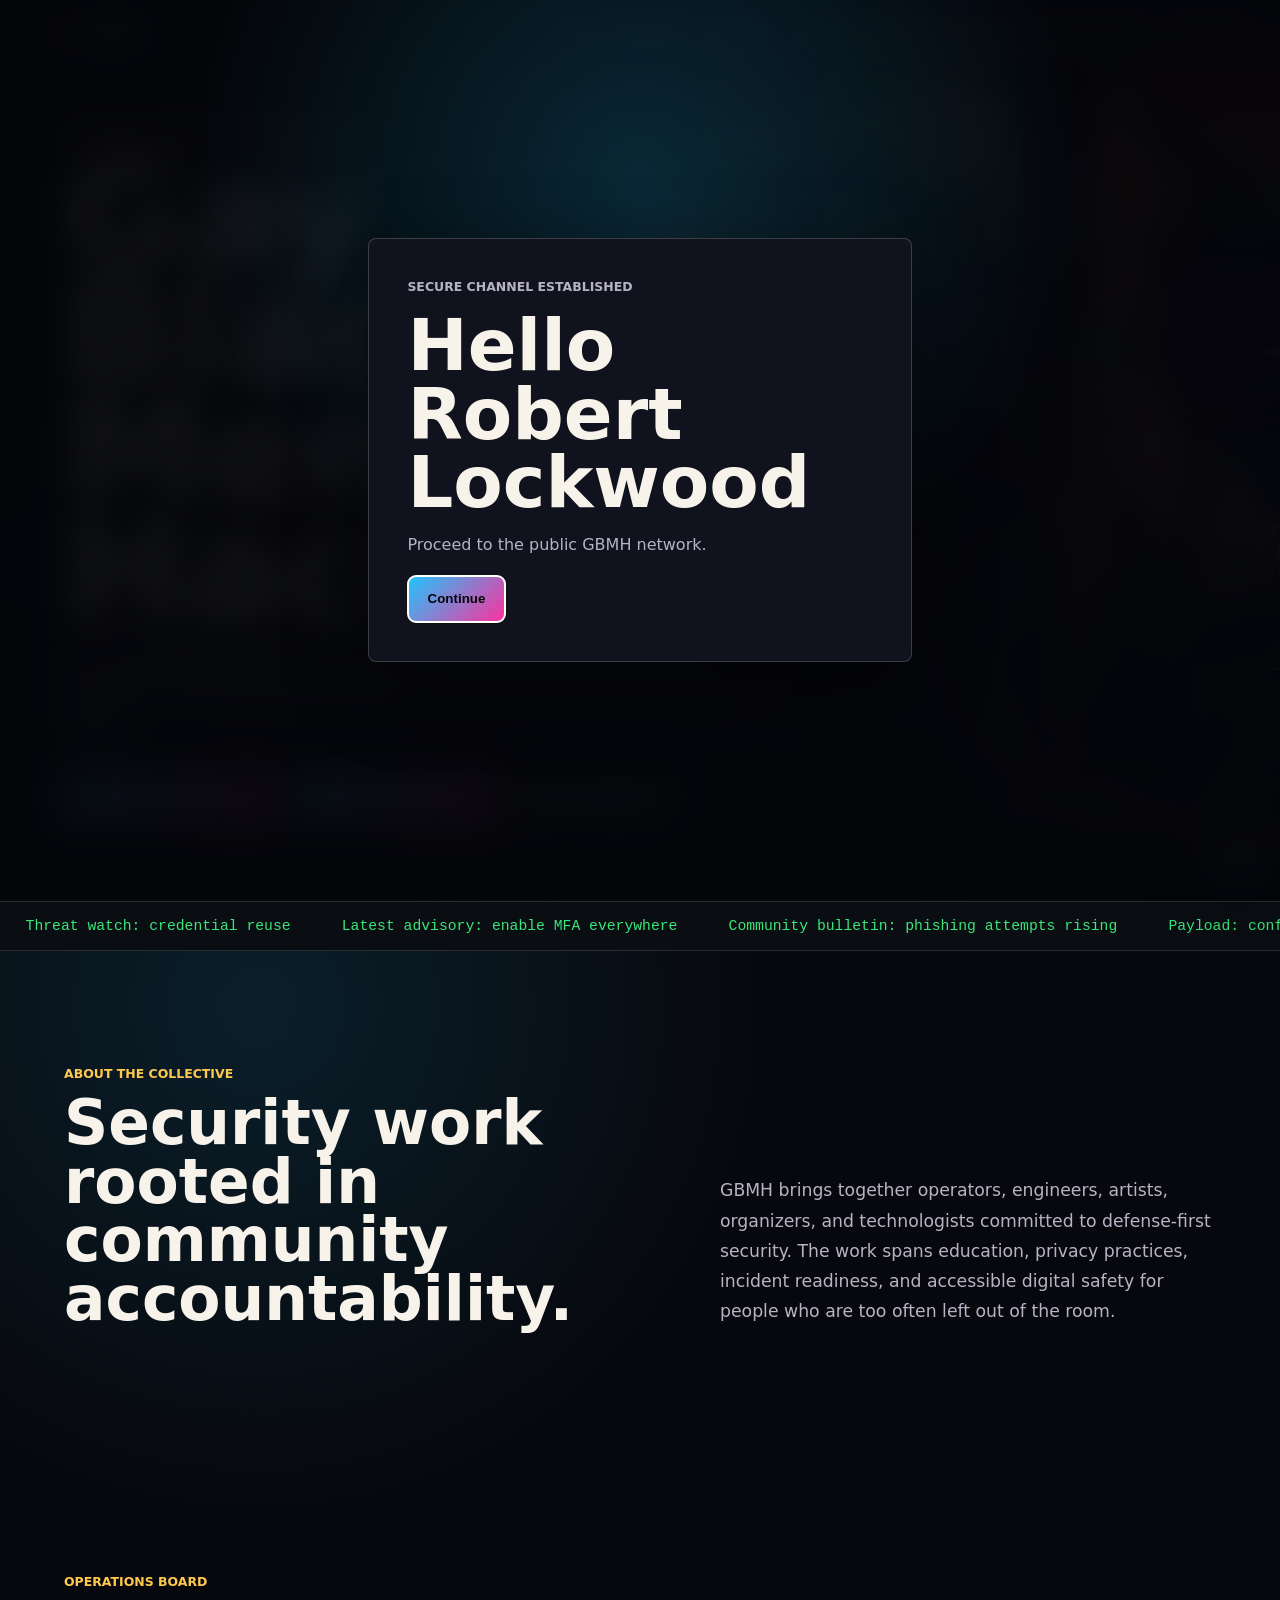
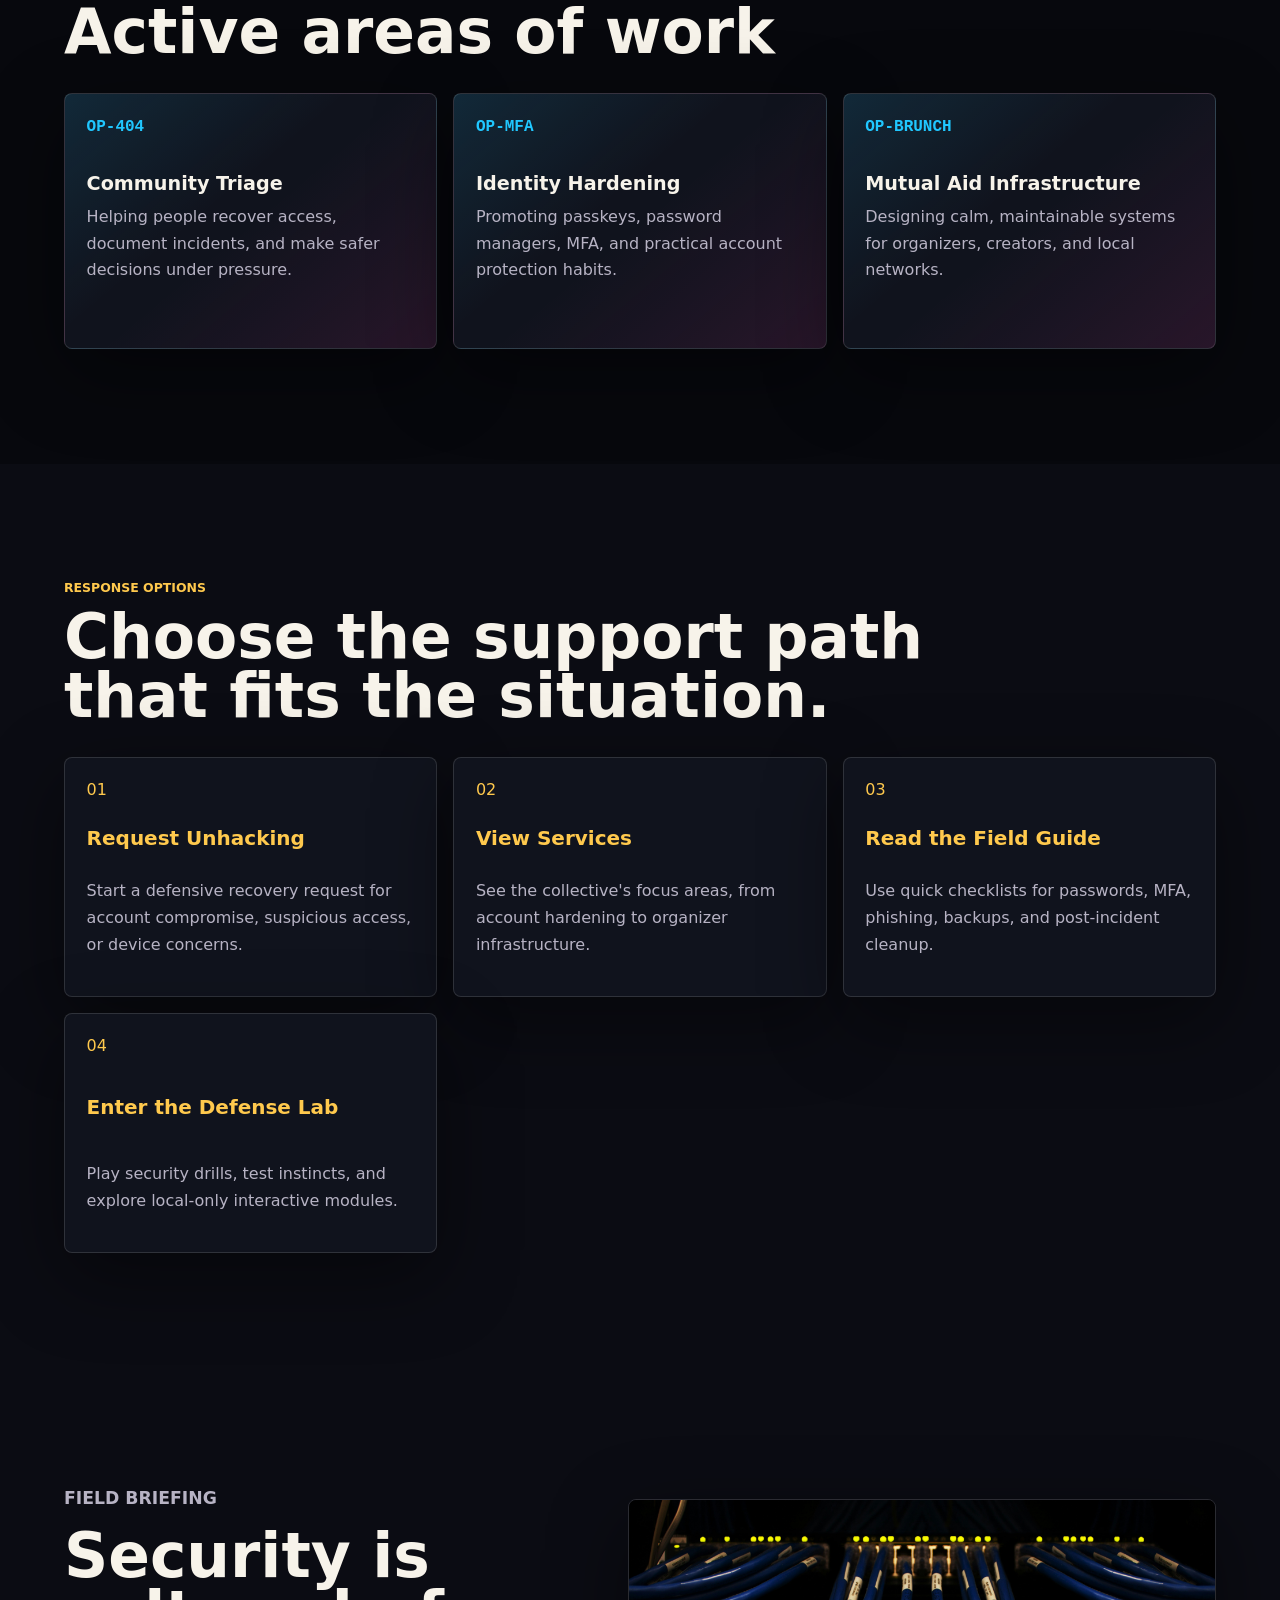
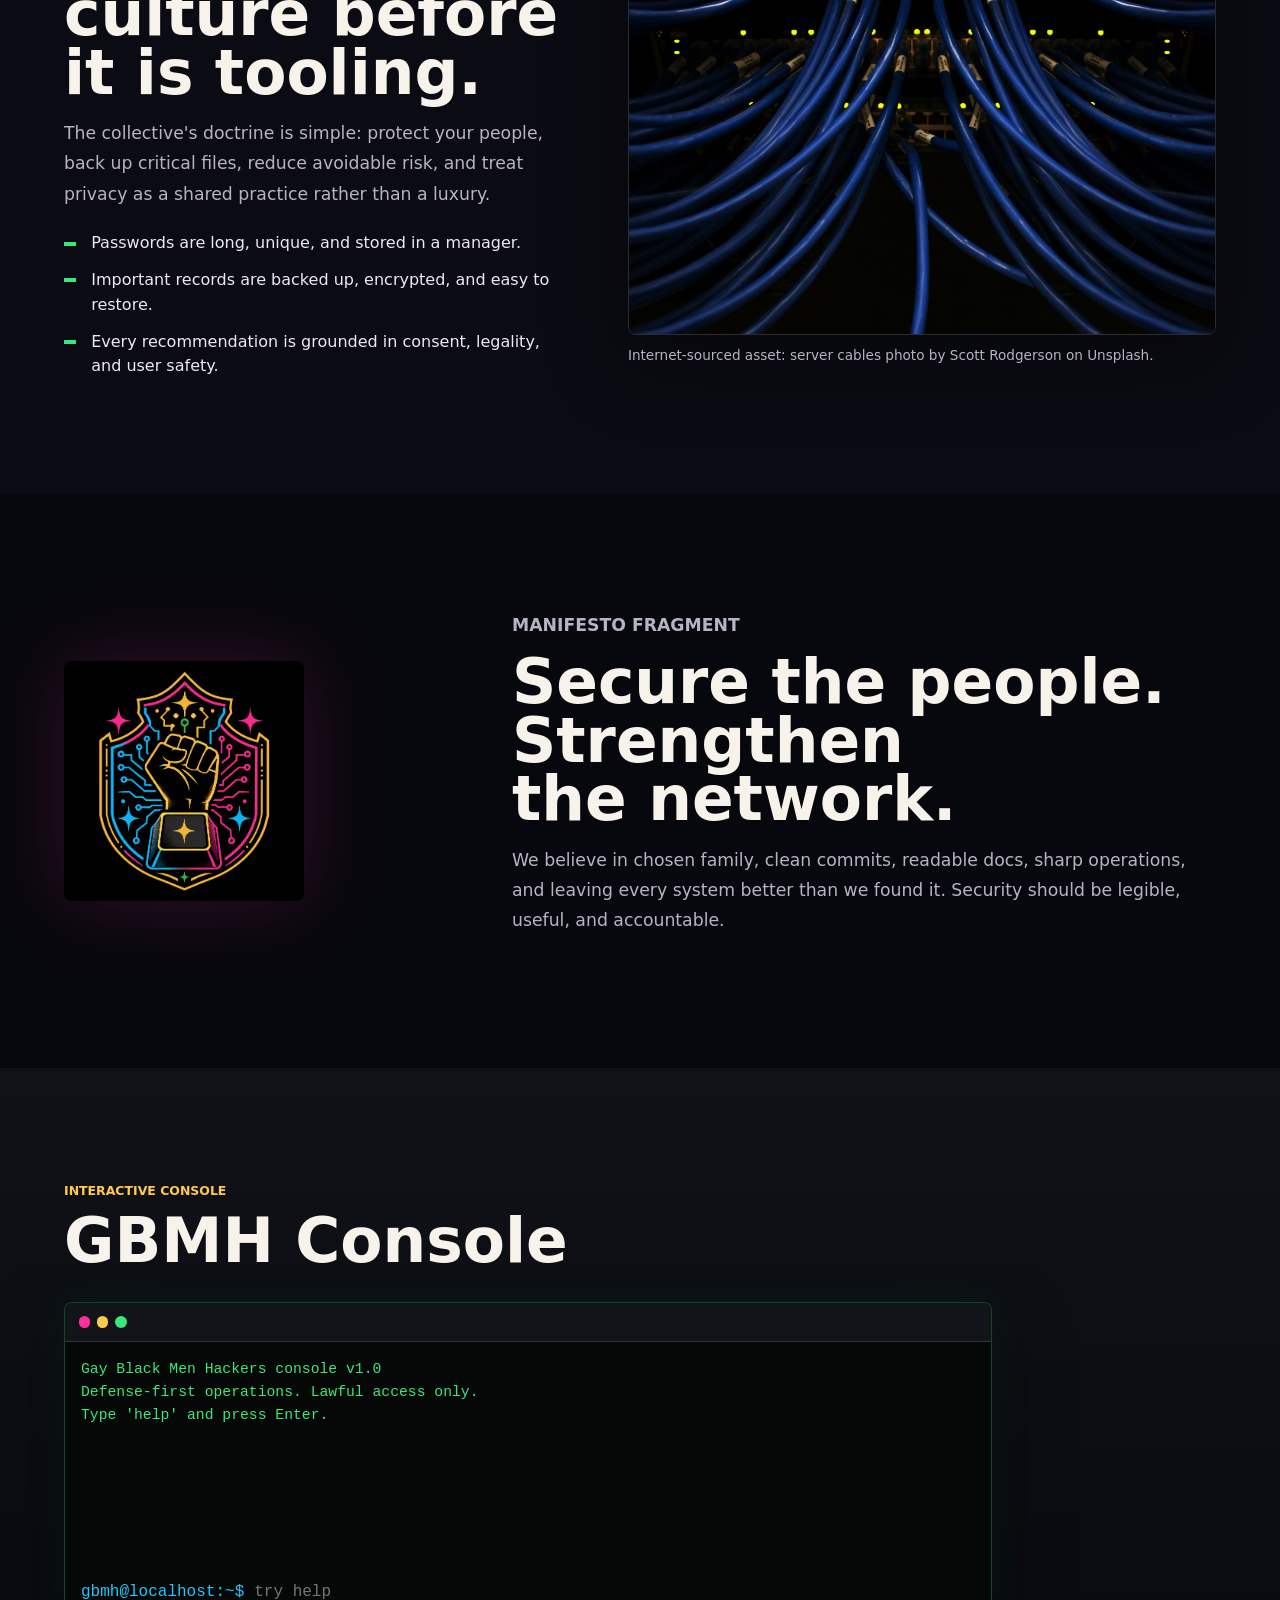
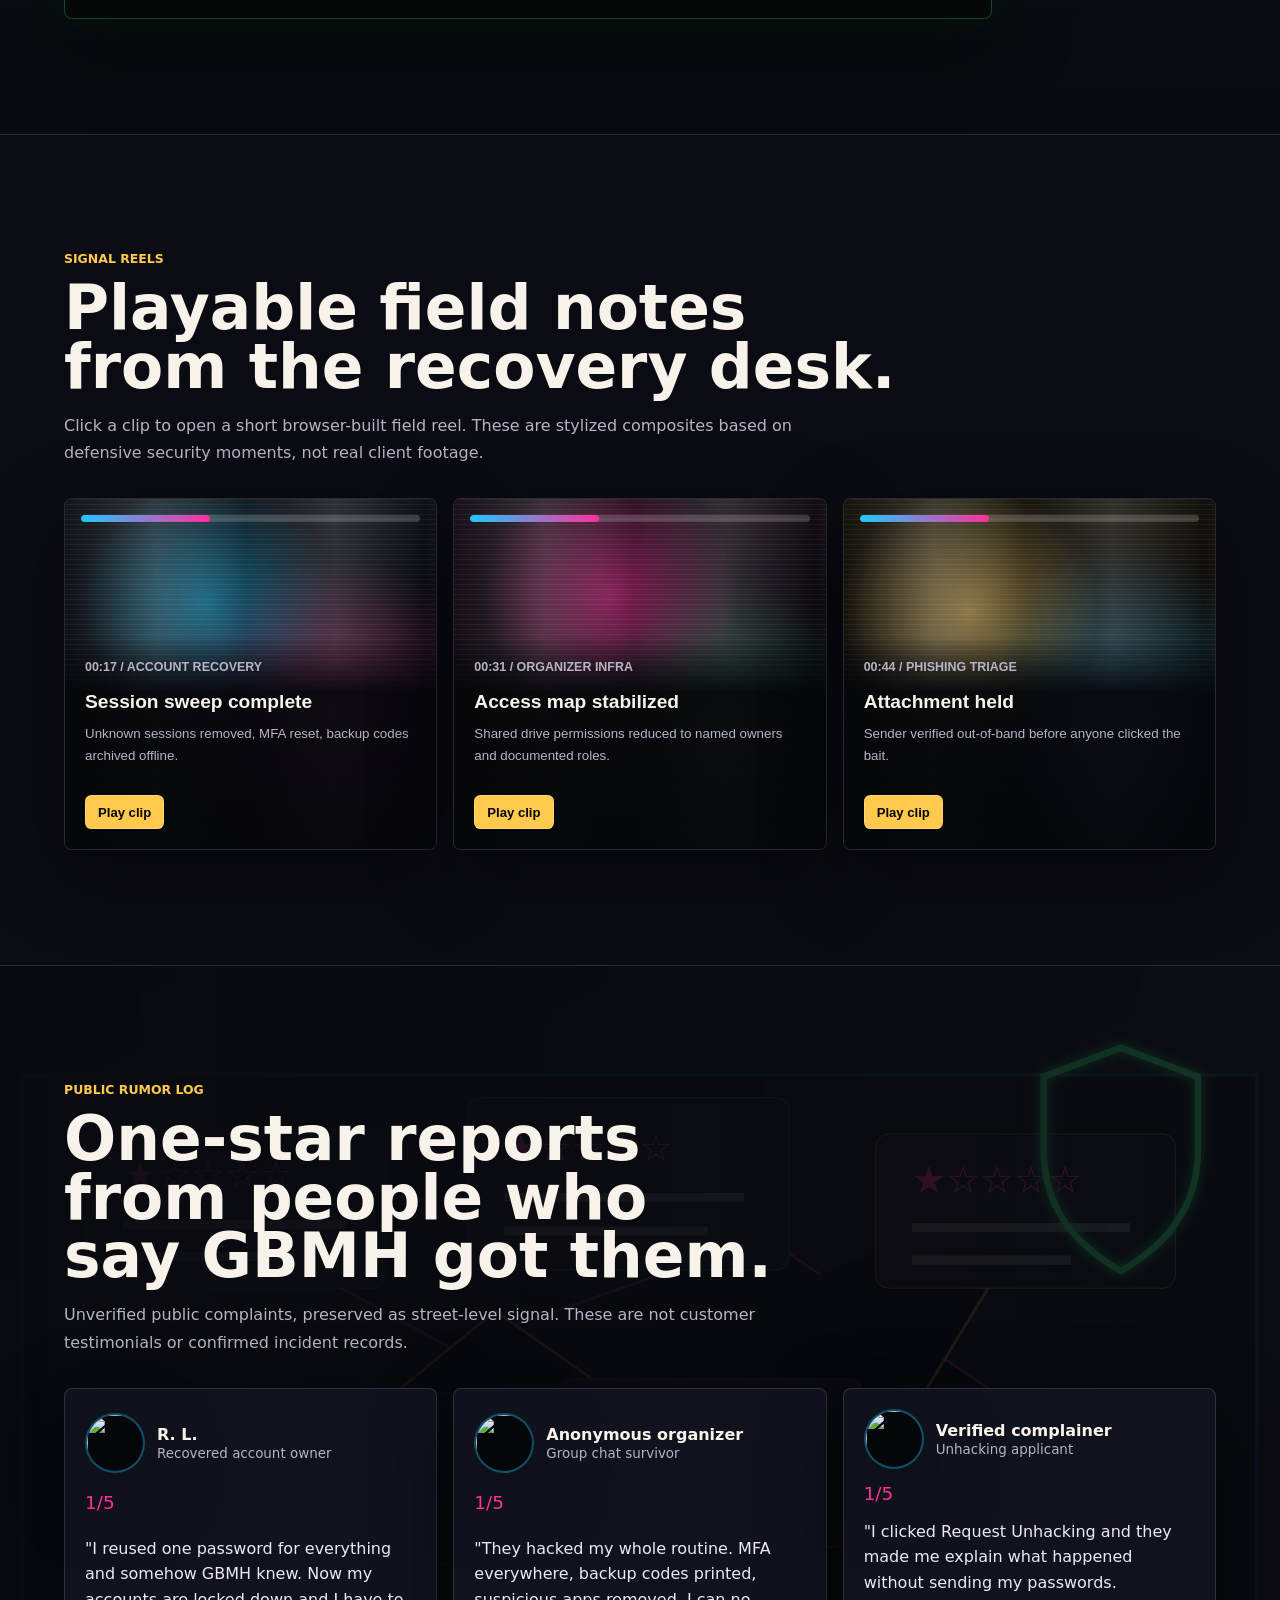
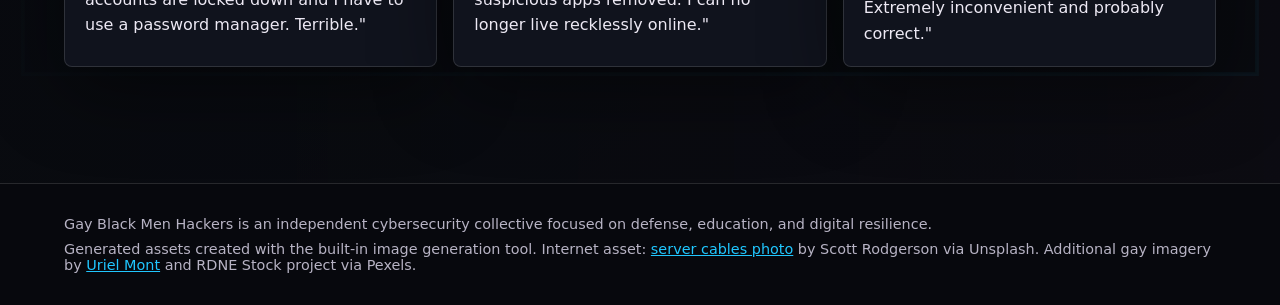
==== commit 41379029: "Update index.html" ====
--- a/index.html
+++ b/index.html
@@ -33,10 +33,7 @@
       <section class="hero" aria-labelledby="page-title">
         <div class="hero-carousel" aria-hidden="true">
           <img class="hero-image" src="assets/generated-hero.png" alt="">
-          <img class="hero-image" src="https://images.pexels.com/photos/6315113/pexels-photo-6315113.jpeg?auto=compress&amp;cs=tinysrgb&amp;w=1800" alt="">
-          <img class="hero-image" src="https://images.pexels.com/photos/6315186/pexels-photo-6315186.jpeg?auto=compress&amp;cs=tinysrgb&amp;w=1800" alt="">
-          <img class="hero-image" src="https://images.pexels.com/photos/8735404/pexels-photo-8735404.jpeg?auto=compress&amp;cs=tinysrgb&amp;w=1800" alt="">
-          <img class="hero-image" src="https://images.pexels.com/photos/6315257/pexels-photo-6315257.jpeg?auto=compress&amp;cs=tinysrgb&amp;w=1800" alt="">
+
         </div>
         <div class="hero-scrim"></div>
         <div class="hero-content">
--- a/pages.css
+++ b/pages.css
@@ -118,6 +118,7 @@
   width: 100%;
   aspect-ratio: 1.42;
   object-fit: cover;
+  object-position: center;
   border: 1px solid var(--line);
   border-radius: 0.5rem;
   box-shadow: var(--shadow);
--- a/site-extras.css
+++ b/site-extras.css
@@ -52,6 +52,33 @@
   border-radius: 0.5rem;
   background: var(--panel);
   box-shadow: var(--shadow);
+}
+
+.review-profile {
+  display: flex;
+  align-items: center;
+  gap: 0.75rem;
+}
+
+.review-profile img {
+  width: 3.75rem;
+  height: 3.75rem;
+  flex: 0 0 auto;
+  border: 2px solid rgba(32, 199, 255, 0.38);
+  border-radius: 999px;
+  object-fit: cover;
+  background: #05060a;
+}
+
+.review-profile strong,
+.review-profile span {
+  display: block;
+}
+
+.review-profile span {
+  margin-top: 0.12rem;
+  color: var(--muted);
+  font-size: 0.84rem;
 }
 
 .review-stars {
@@ -614,8 +641,9 @@
 }
 
 .affinity-gallery {
-  padding: clamp(3rem, 7vw, 6rem) clamp(1.25rem, 5vw, 4rem);
+  padding: clamp(3.5rem, 8vw, 7rem) clamp(1.25rem, 5vw, 4rem);
   border-top: 1px solid var(--line);
+  border-bottom: 1px solid var(--line);
   background:
     radial-gradient(circle at 18% 18%, rgba(246, 74, 138, 0.16), transparent 28rem),
     radial-gradient(circle at 82% 10%, rgba(32, 199, 255, 0.12), transparent 25rem),
@@ -642,8 +670,9 @@
 .affinity-card img {
   display: block;
   width: 100%;
-  aspect-ratio: 4 / 5;
-  object-fit: contain;
+  aspect-ratio: 1 / 1;
+  object-fit: cover;
+  object-position: center;
   background: #05060a;
   filter: saturate(1.08) contrast(1.04);
 }
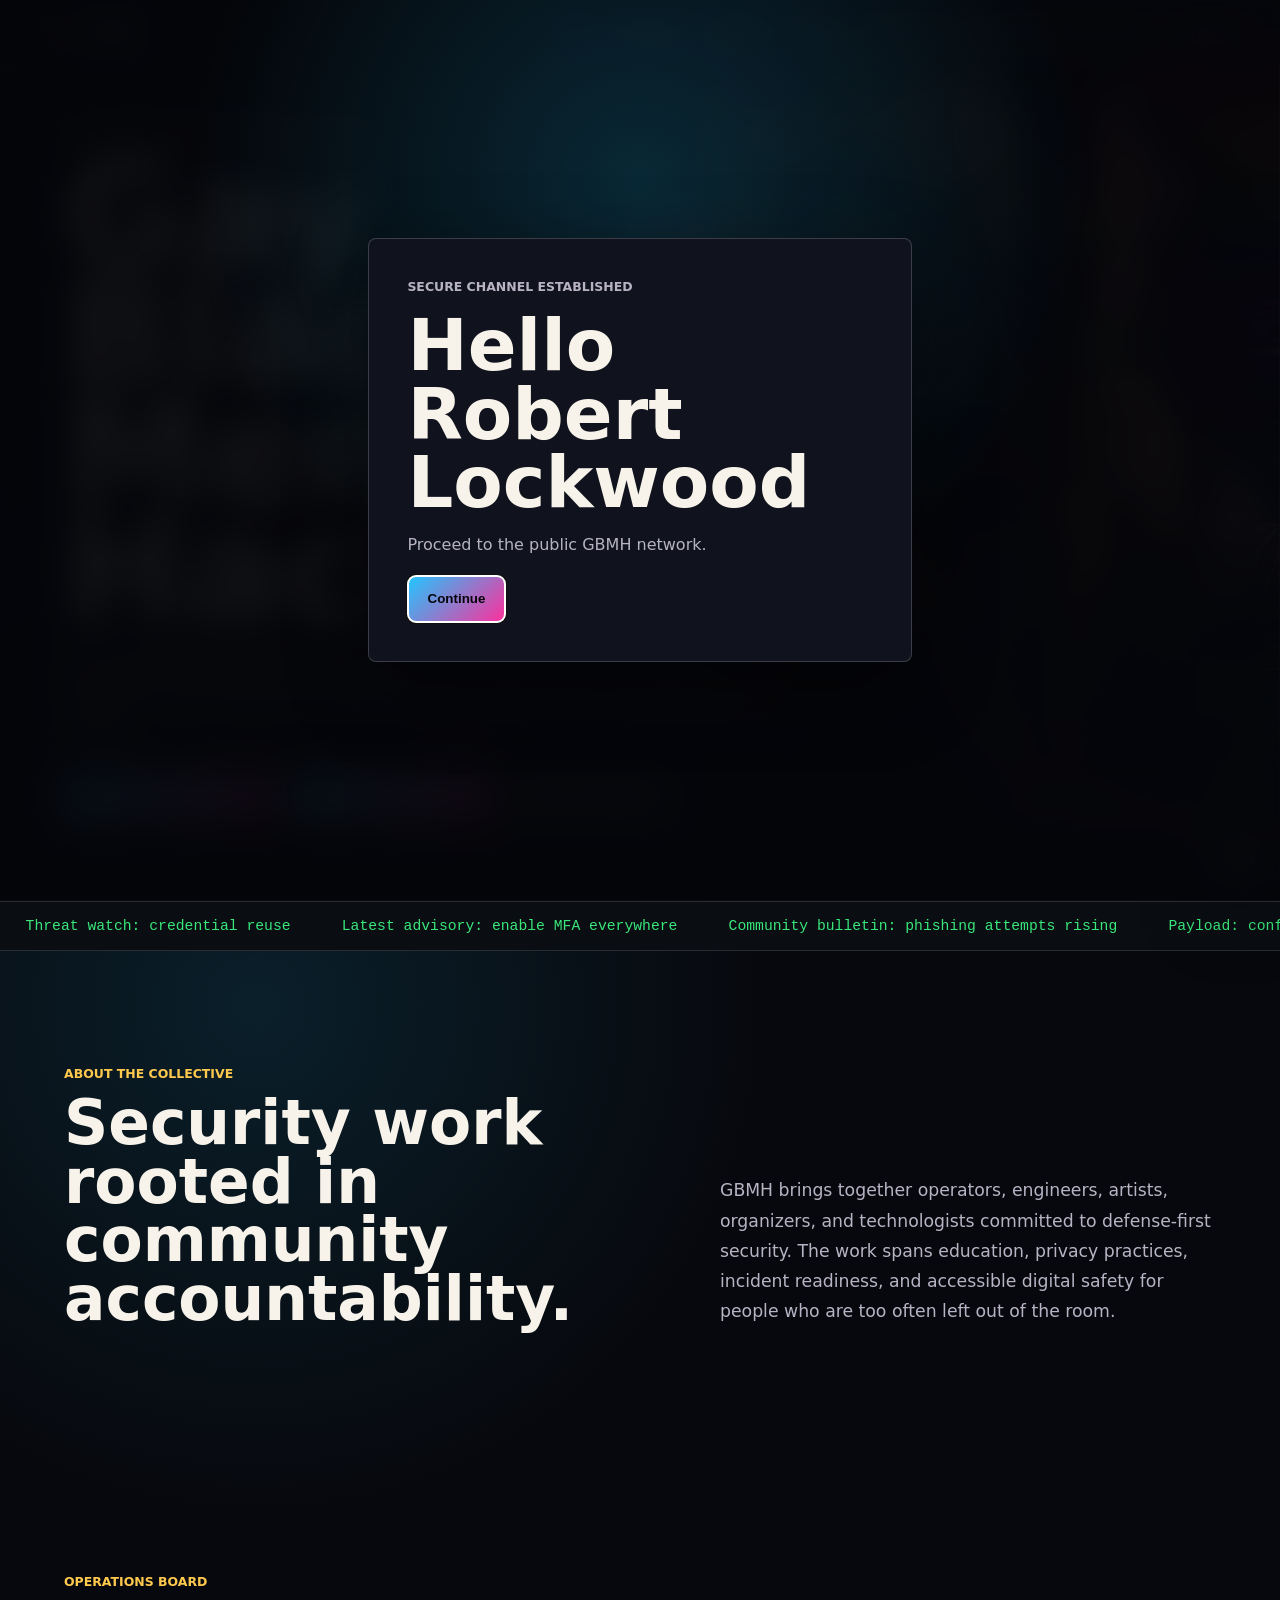
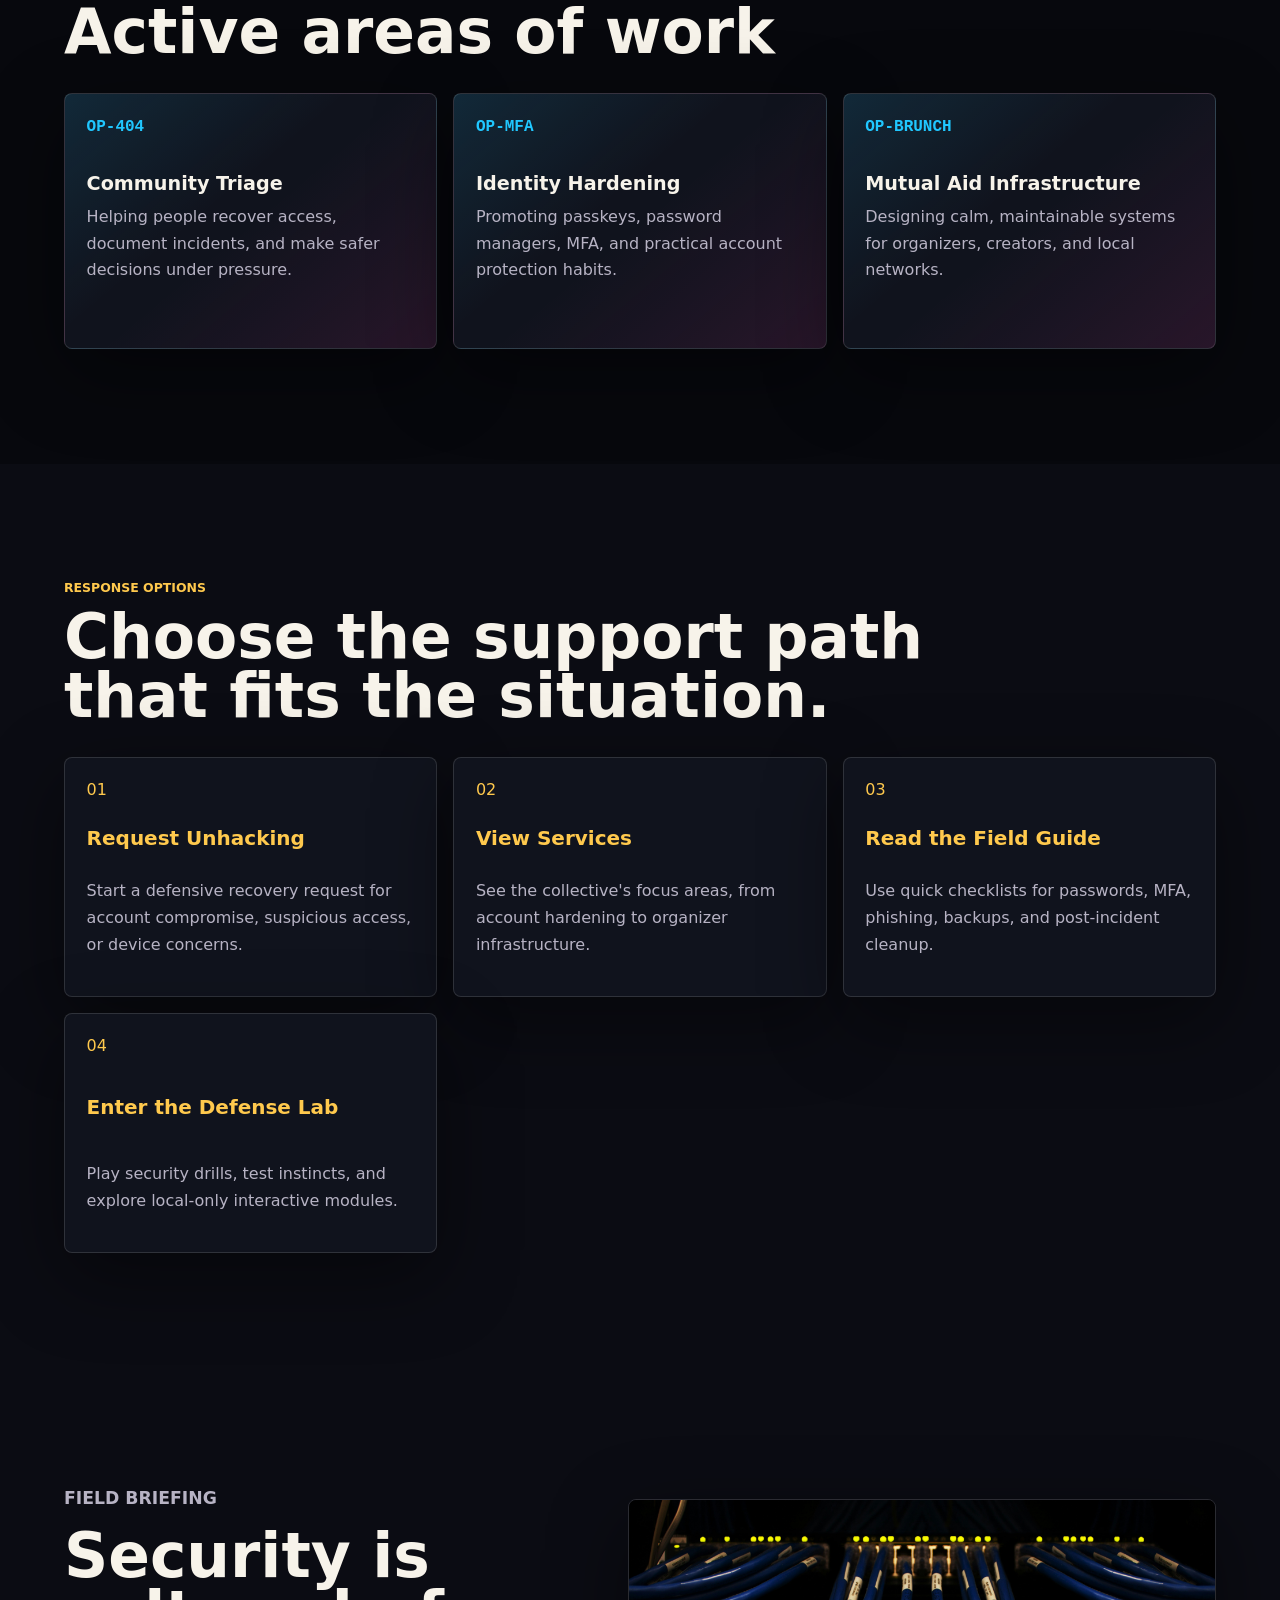
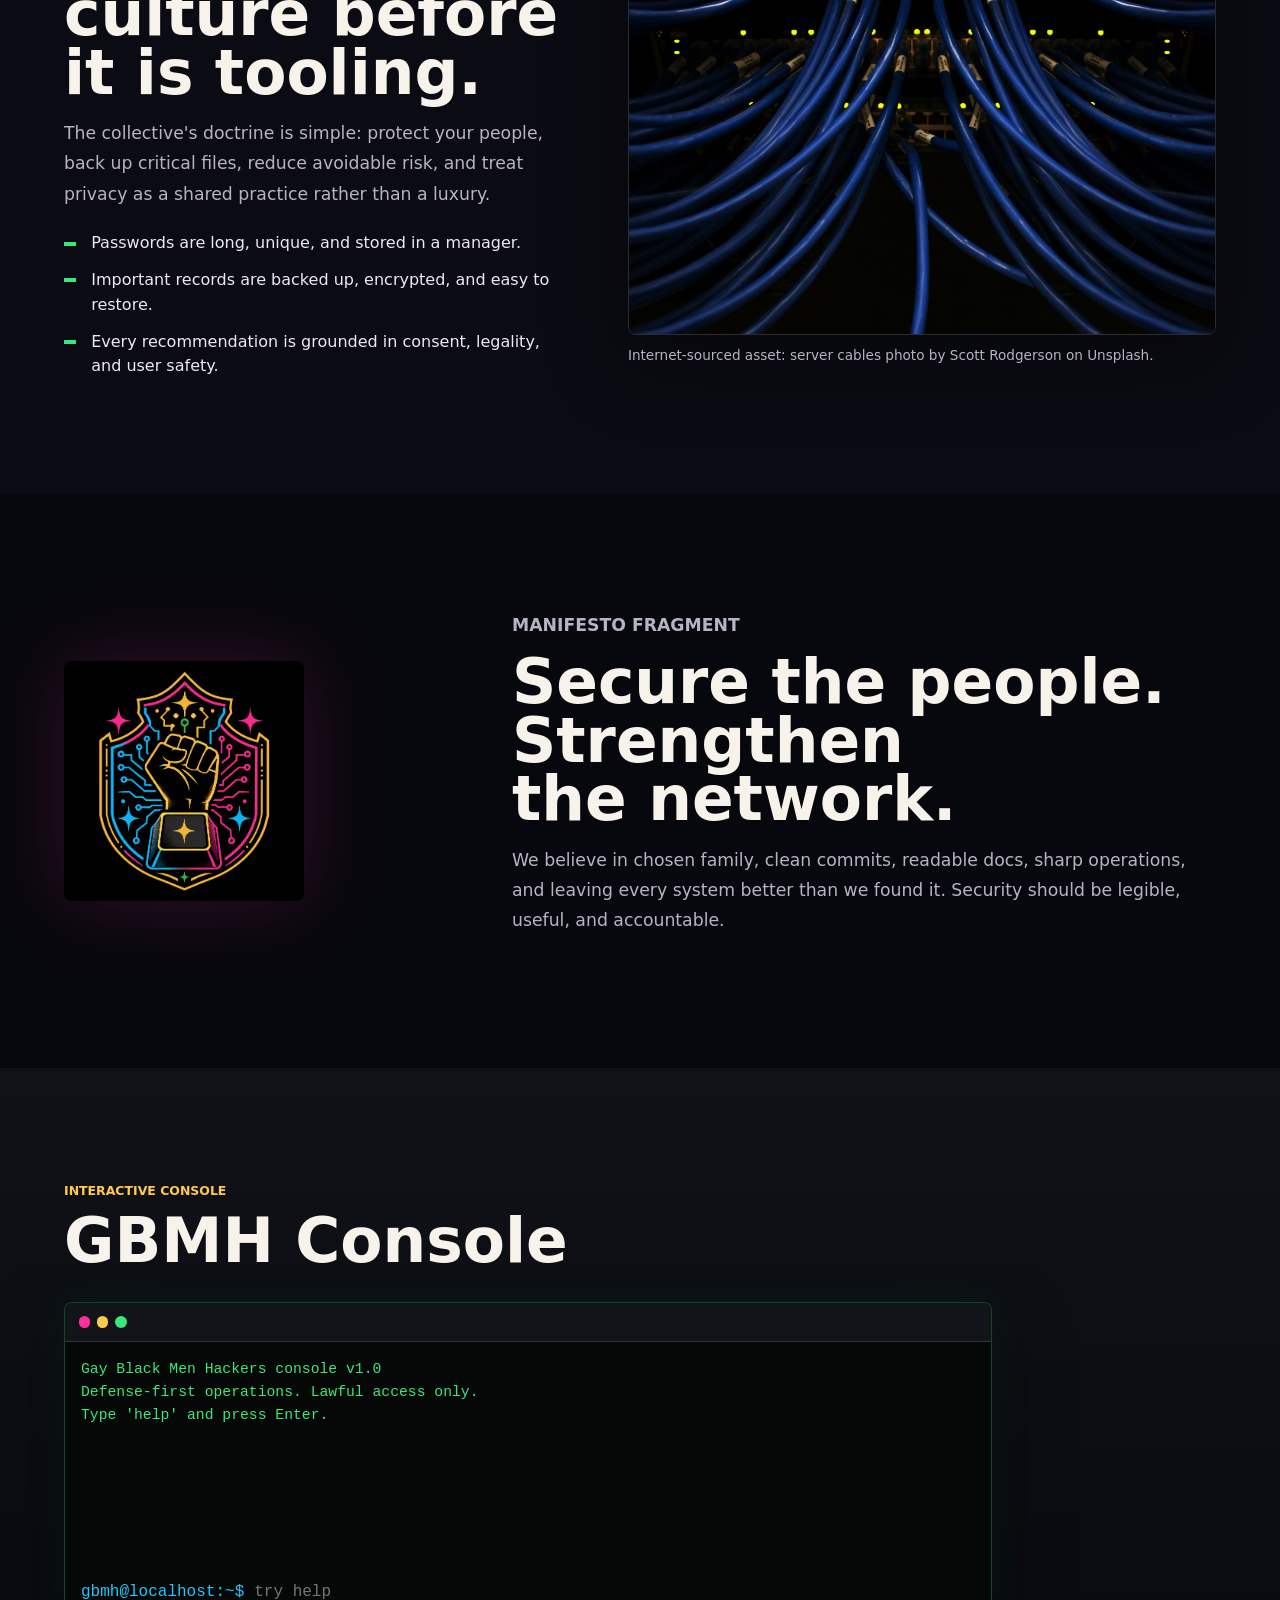
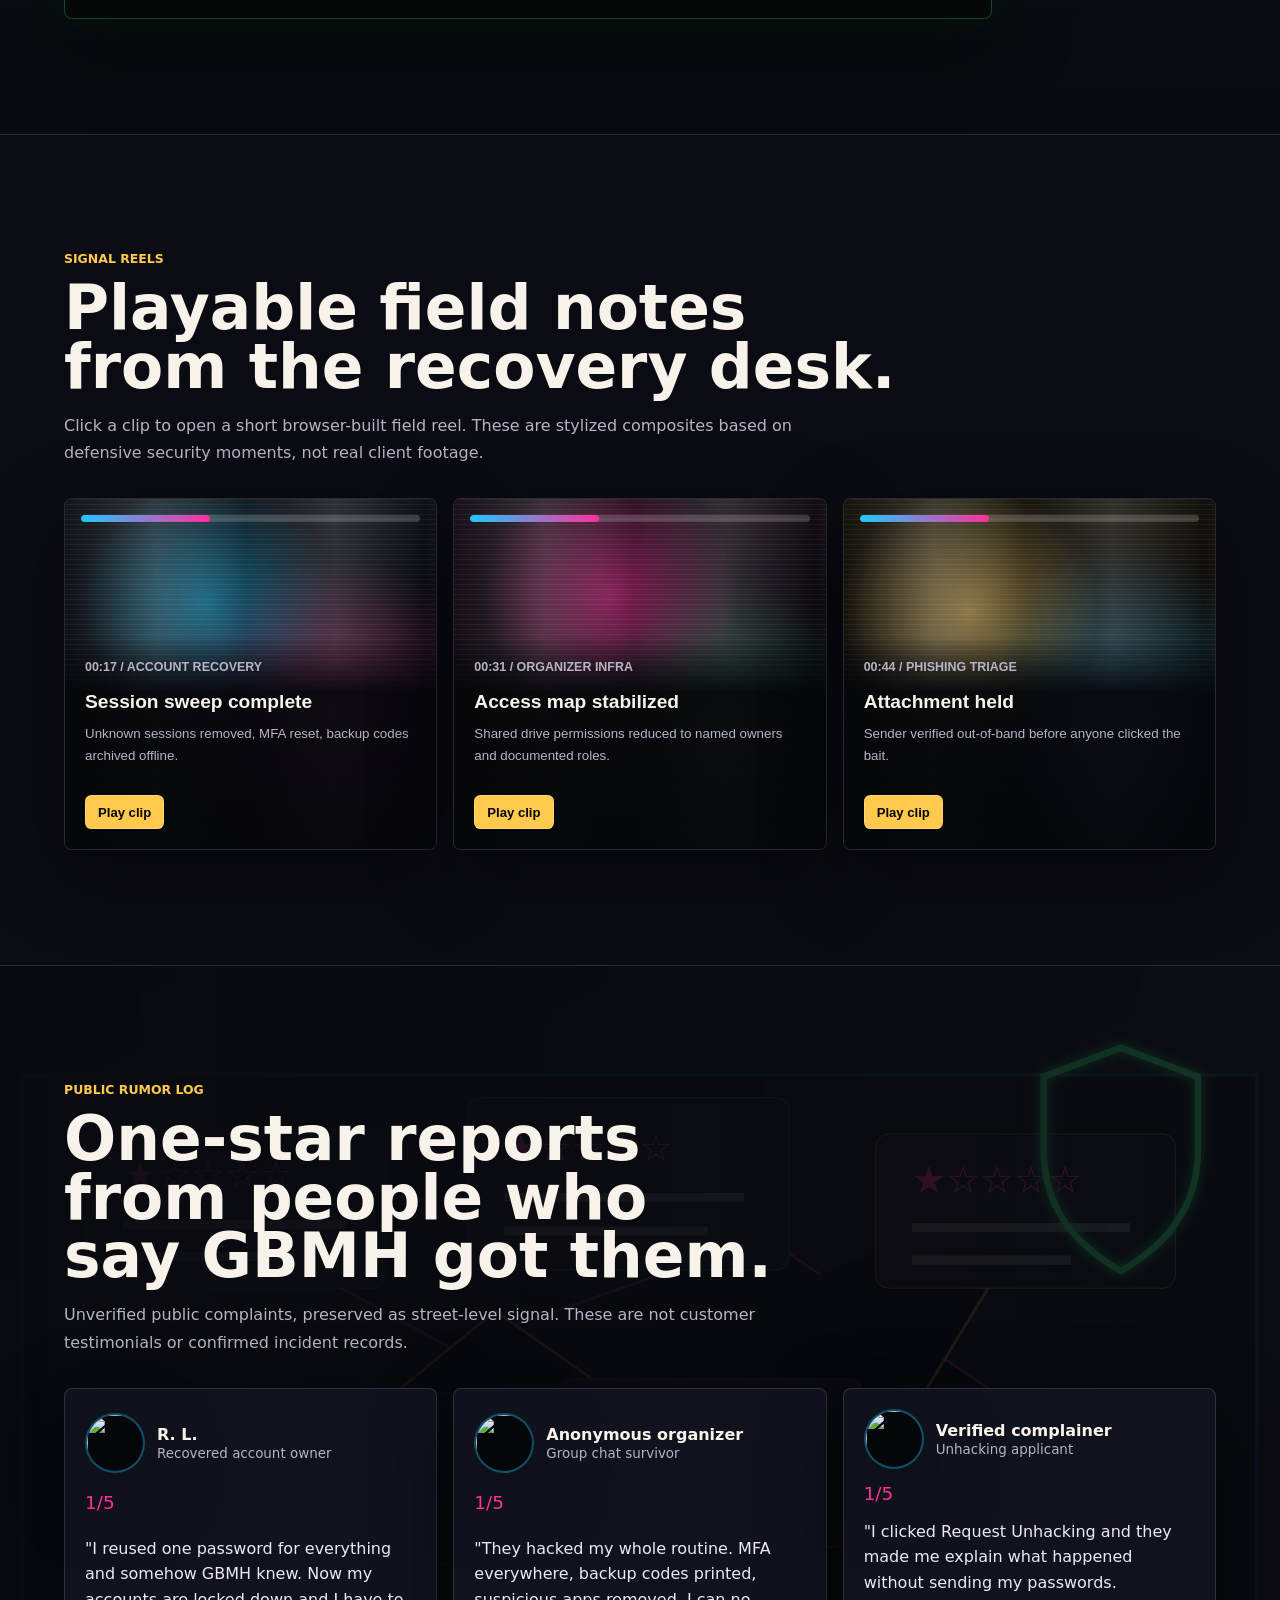
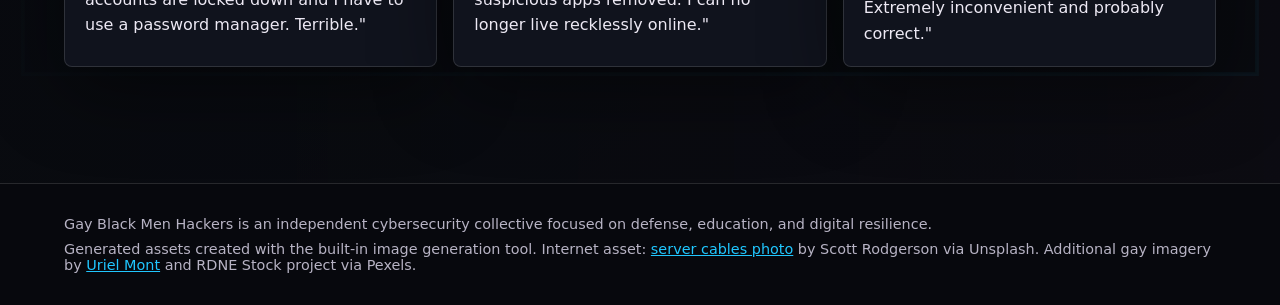
==== commit a55a5b2d: "Update index.html" ====
--- a/index.html
+++ b/index.html
@@ -33,7 +33,9 @@
       <section class="hero" aria-labelledby="page-title">
         <div class="hero-carousel" aria-hidden="true">
           <img class="hero-image" src="assets/generated-hero.png" alt="">
-
+          <img class="hero-image" src="https://images.pexels.com/photos/6315113/pexels-photo-6315113.jpeg?auto=compress&amp;cs=tinysrgb&amp;w=1800" alt="">
+          <img class="hero-image" src="https://images.pexels.com/photos/6315186/pexels-photo-6315186.jpeg?auto=compress&amp;cs=tinysrgb&amp;w=1800" alt="">
+          <img class="hero-image" src="https://images.pexels.com/photos/8735404/pexels-photo-8735404.jpeg?auto=compress&amp;cs=tinysrgb&amp;w=1800" alt="">
         </div>
         <div class="hero-scrim"></div>
         <div class="hero-content">
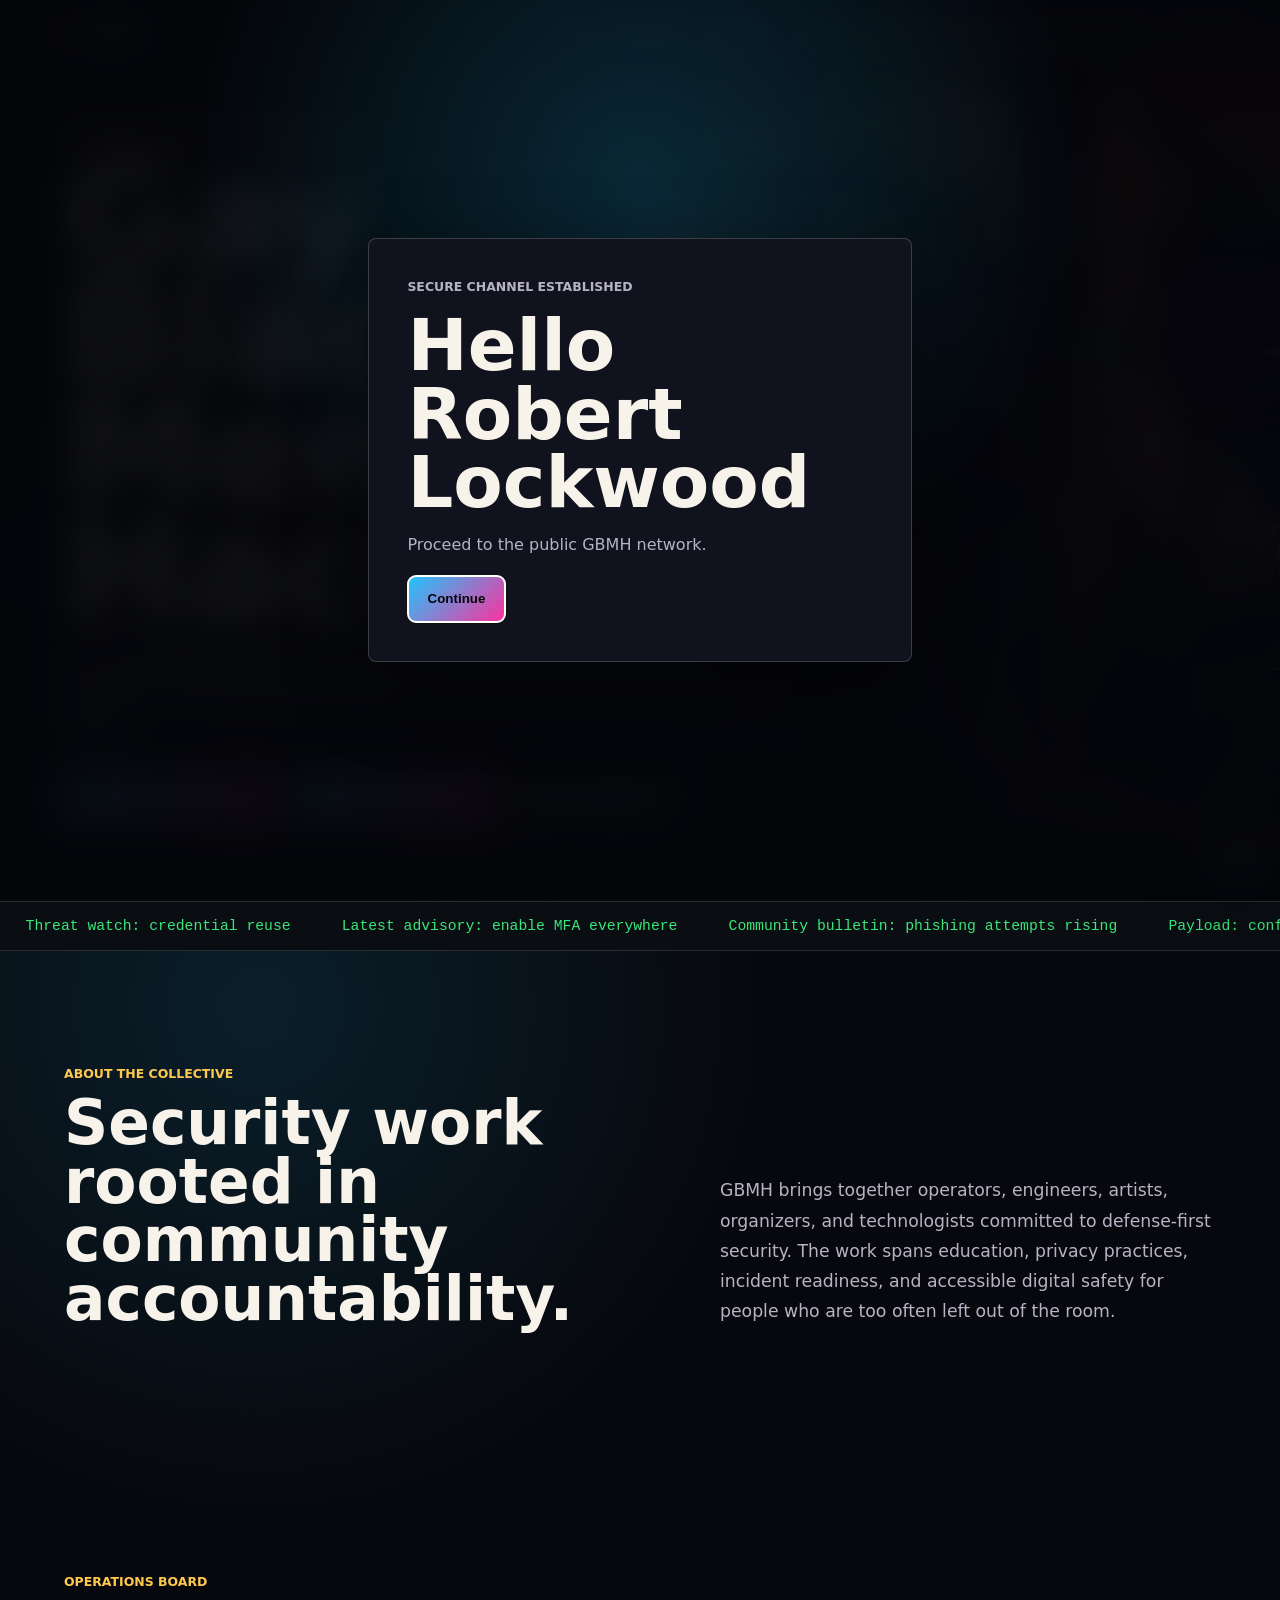
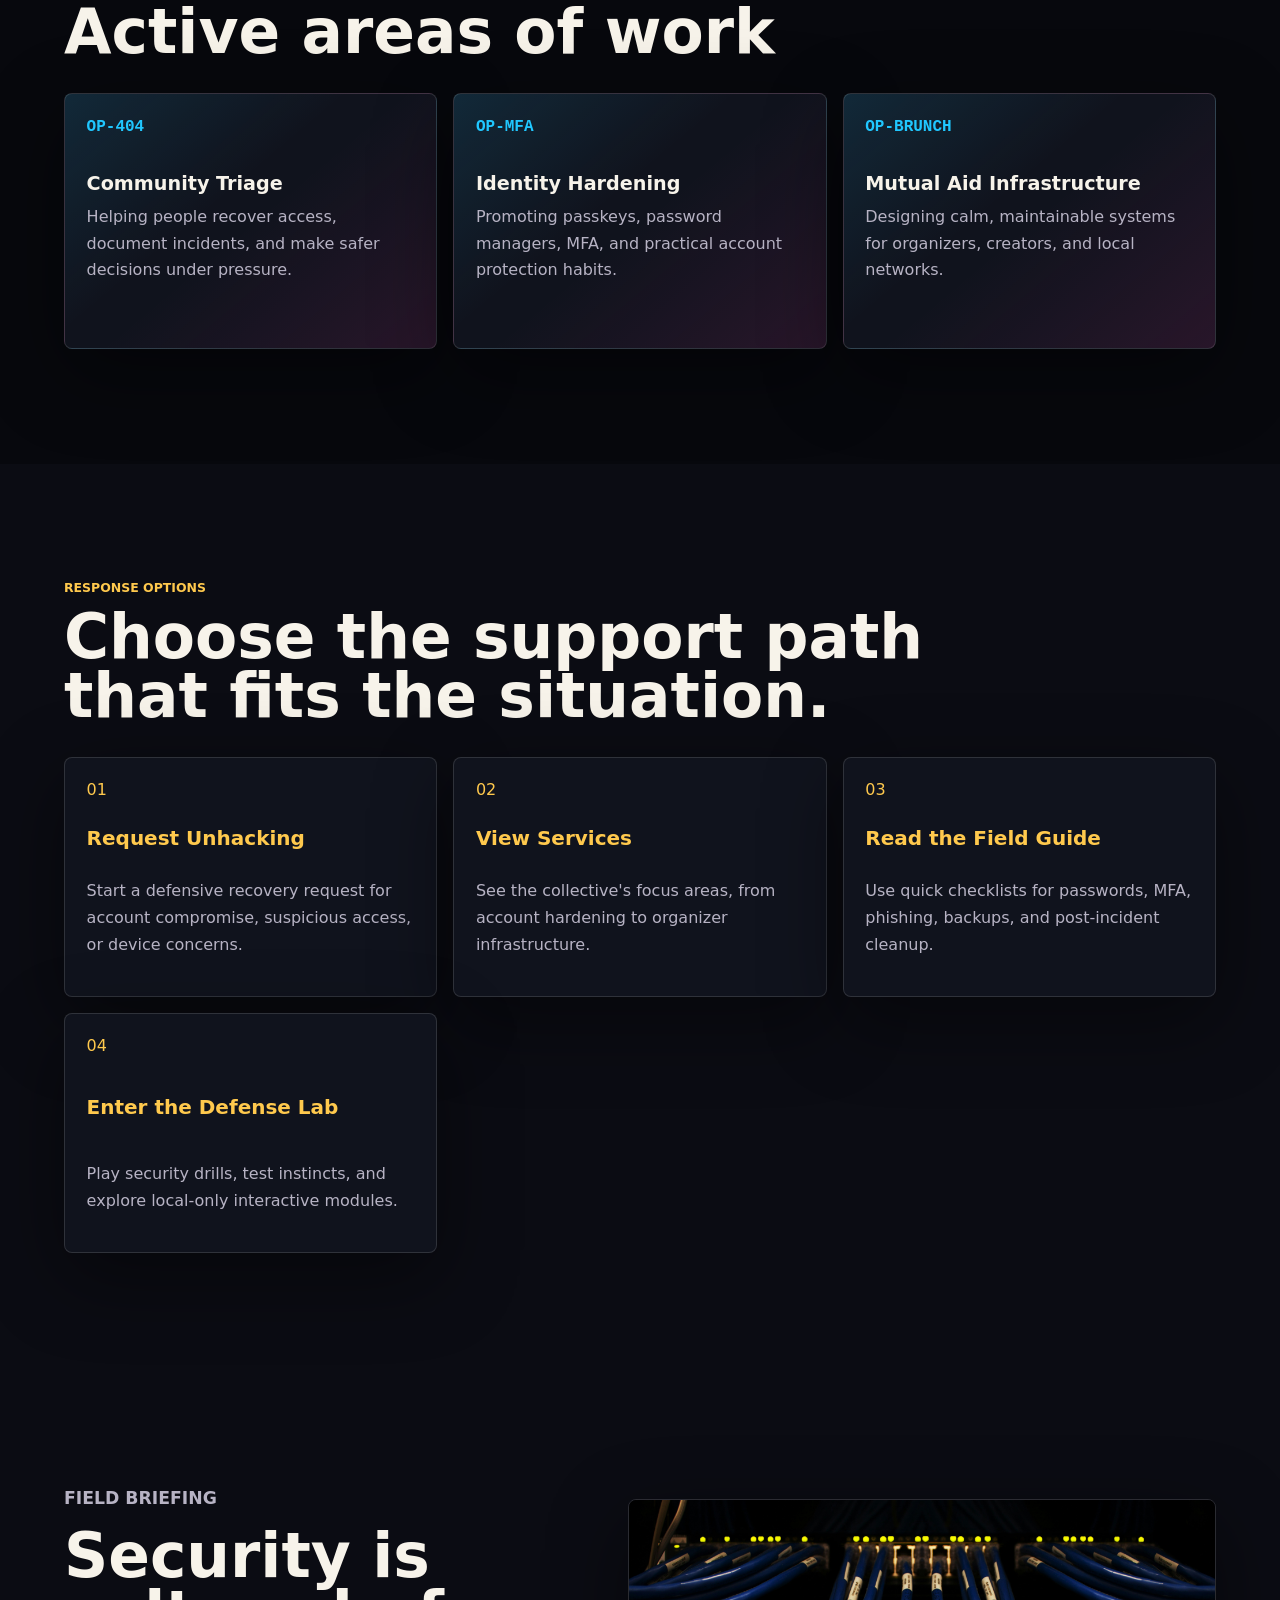
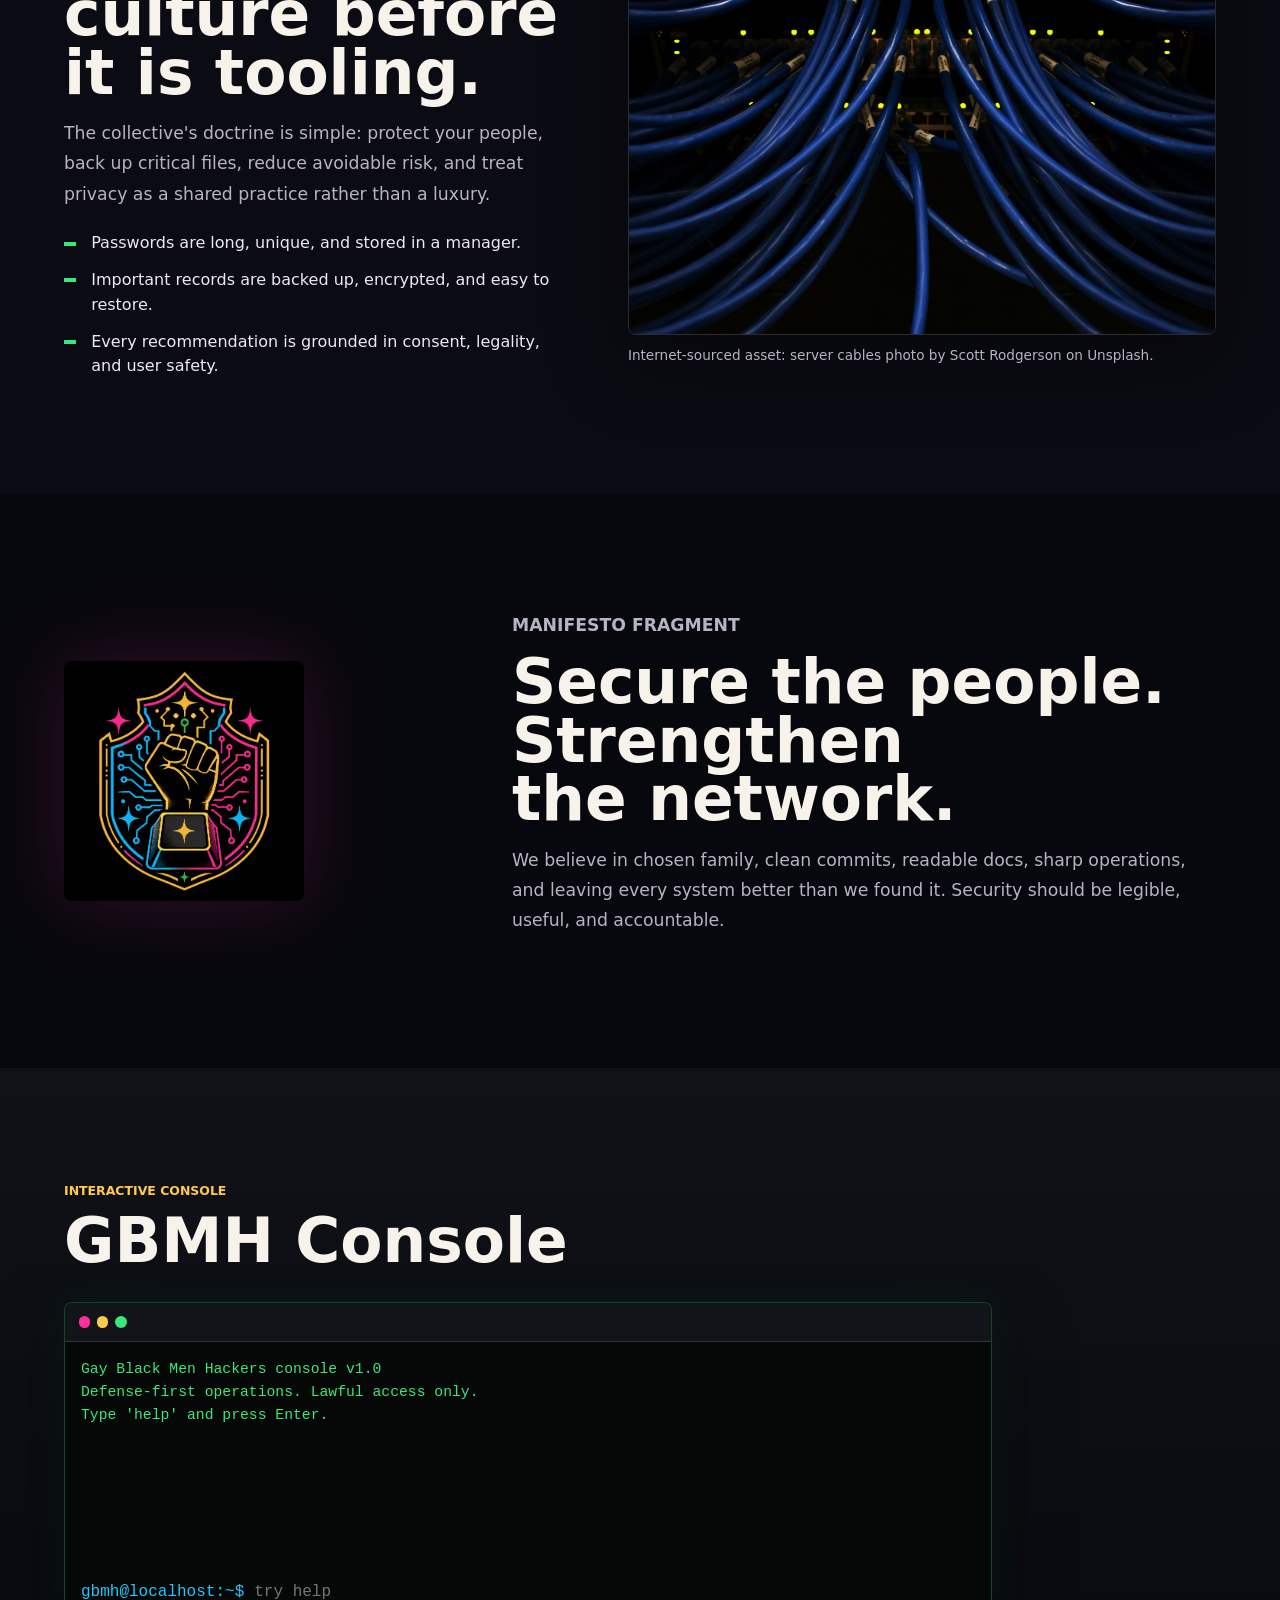
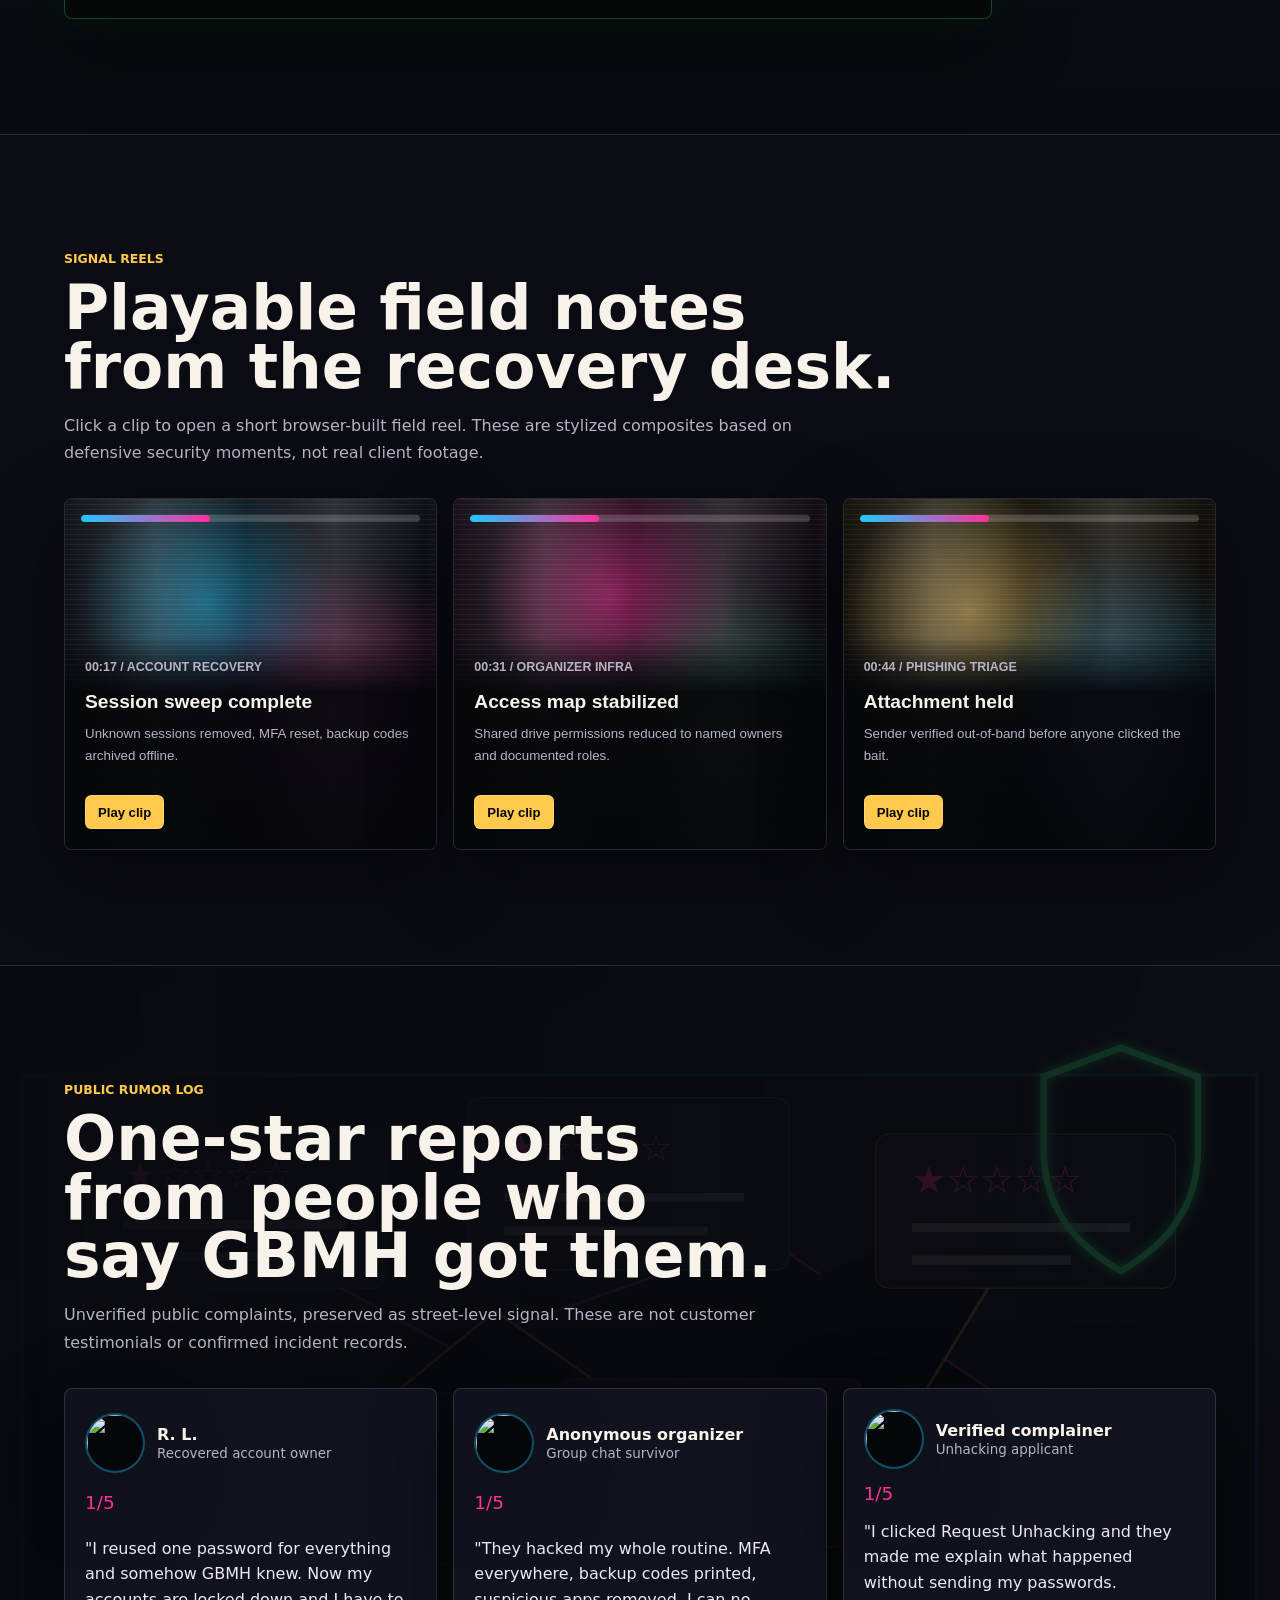
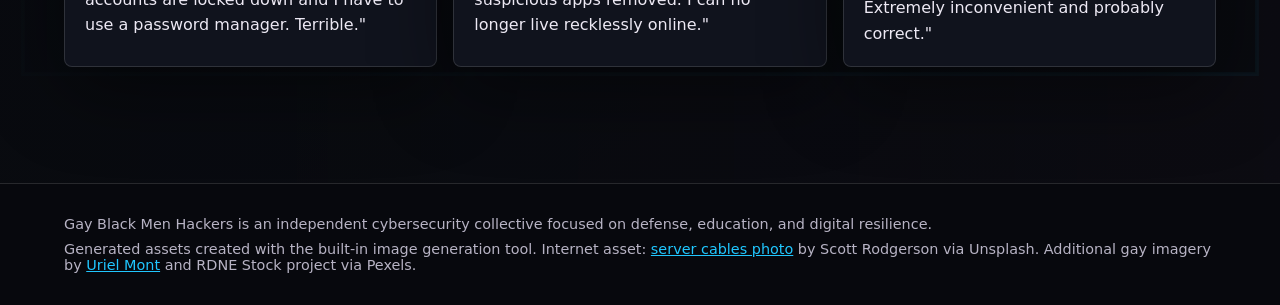
==== commit a06020d5: "Update index.html" ====
--- a/index.html
+++ b/index.html
@@ -33,9 +33,7 @@
       <section class="hero" aria-labelledby="page-title">
         <div class="hero-carousel" aria-hidden="true">
           <img class="hero-image" src="assets/generated-hero.png" alt="">
-          <img class="hero-image" src="https://images.pexels.com/photos/6315113/pexels-photo-6315113.jpeg?auto=compress&amp;cs=tinysrgb&amp;w=1800" alt="">
-          <img class="hero-image" src="https://images.pexels.com/photos/6315186/pexels-photo-6315186.jpeg?auto=compress&amp;cs=tinysrgb&amp;w=1800" alt="">
-          <img class="hero-image" src="https://images.pexels.com/photos/8735404/pexels-photo-8735404.jpeg?auto=compress&amp;cs=tinysrgb&amp;w=1800" alt="">
+
         </div>
         <div class="hero-scrim"></div>
         <div class="hero-content">
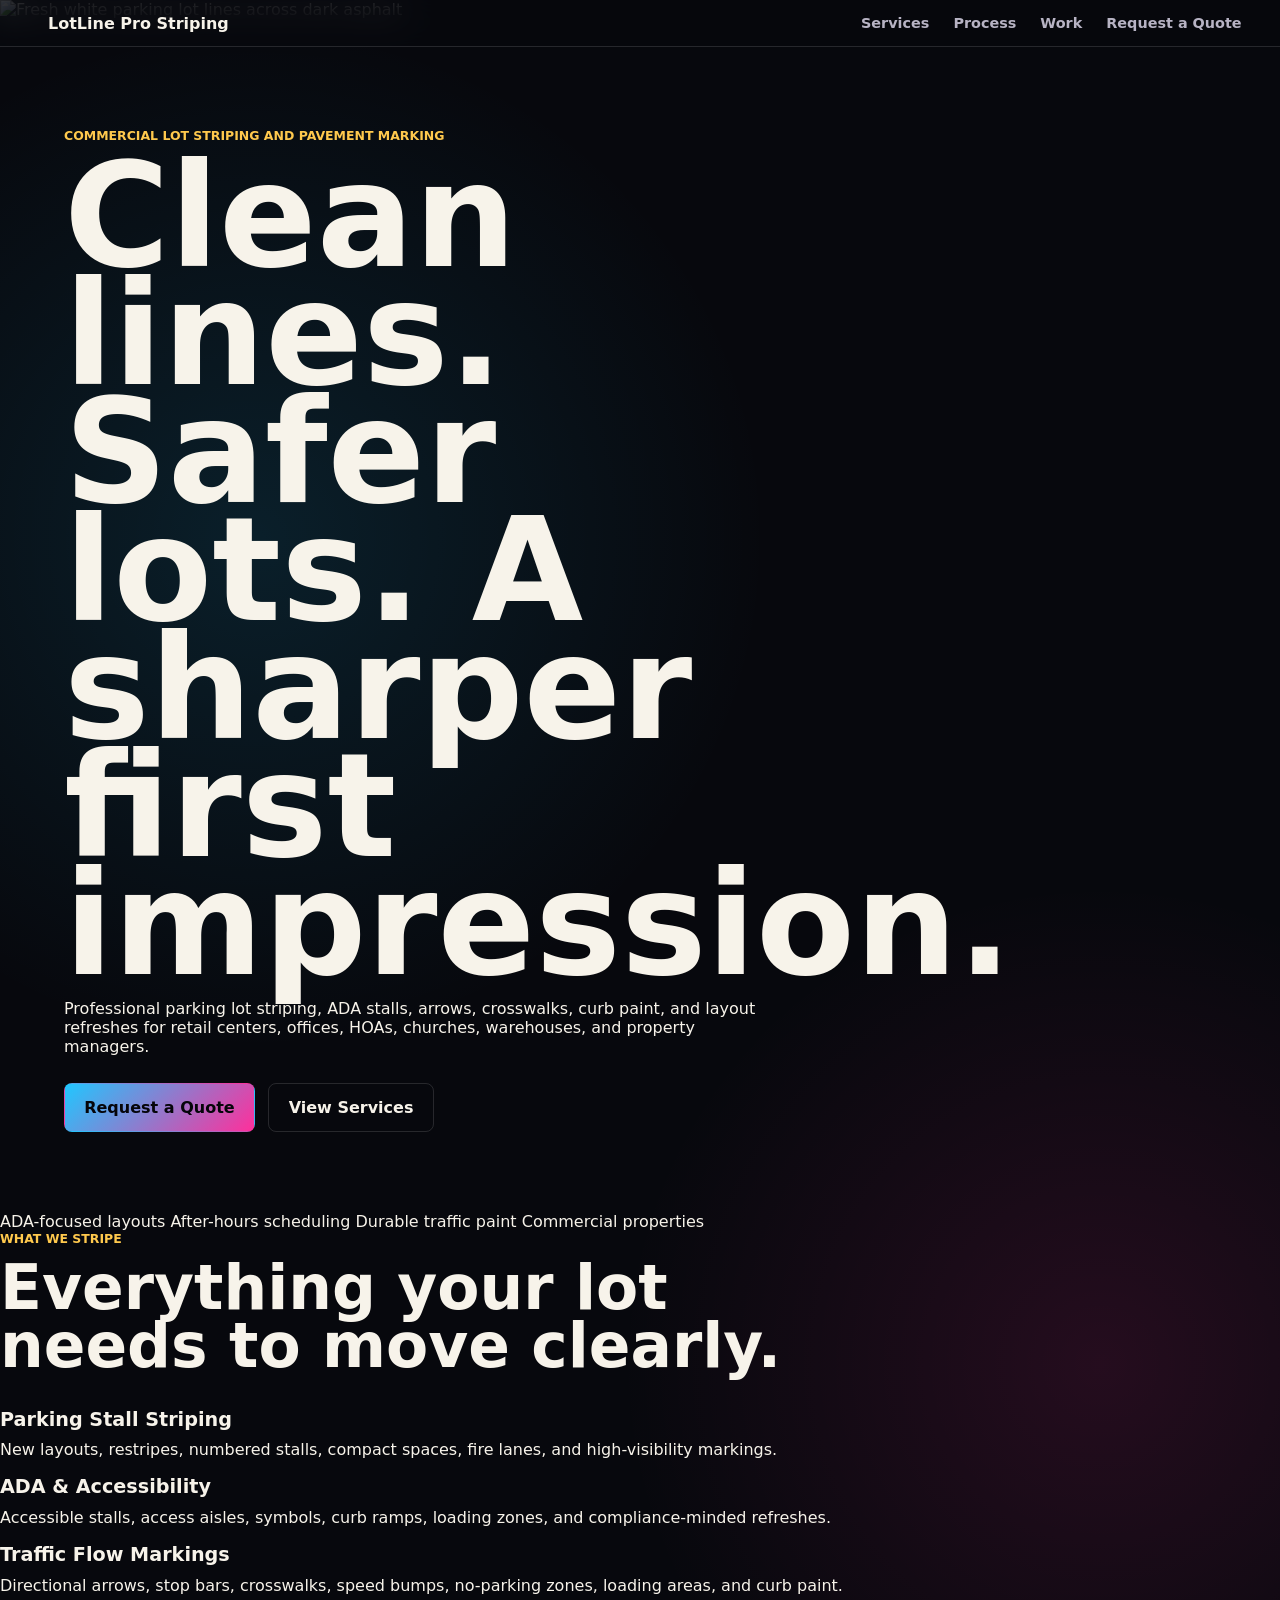
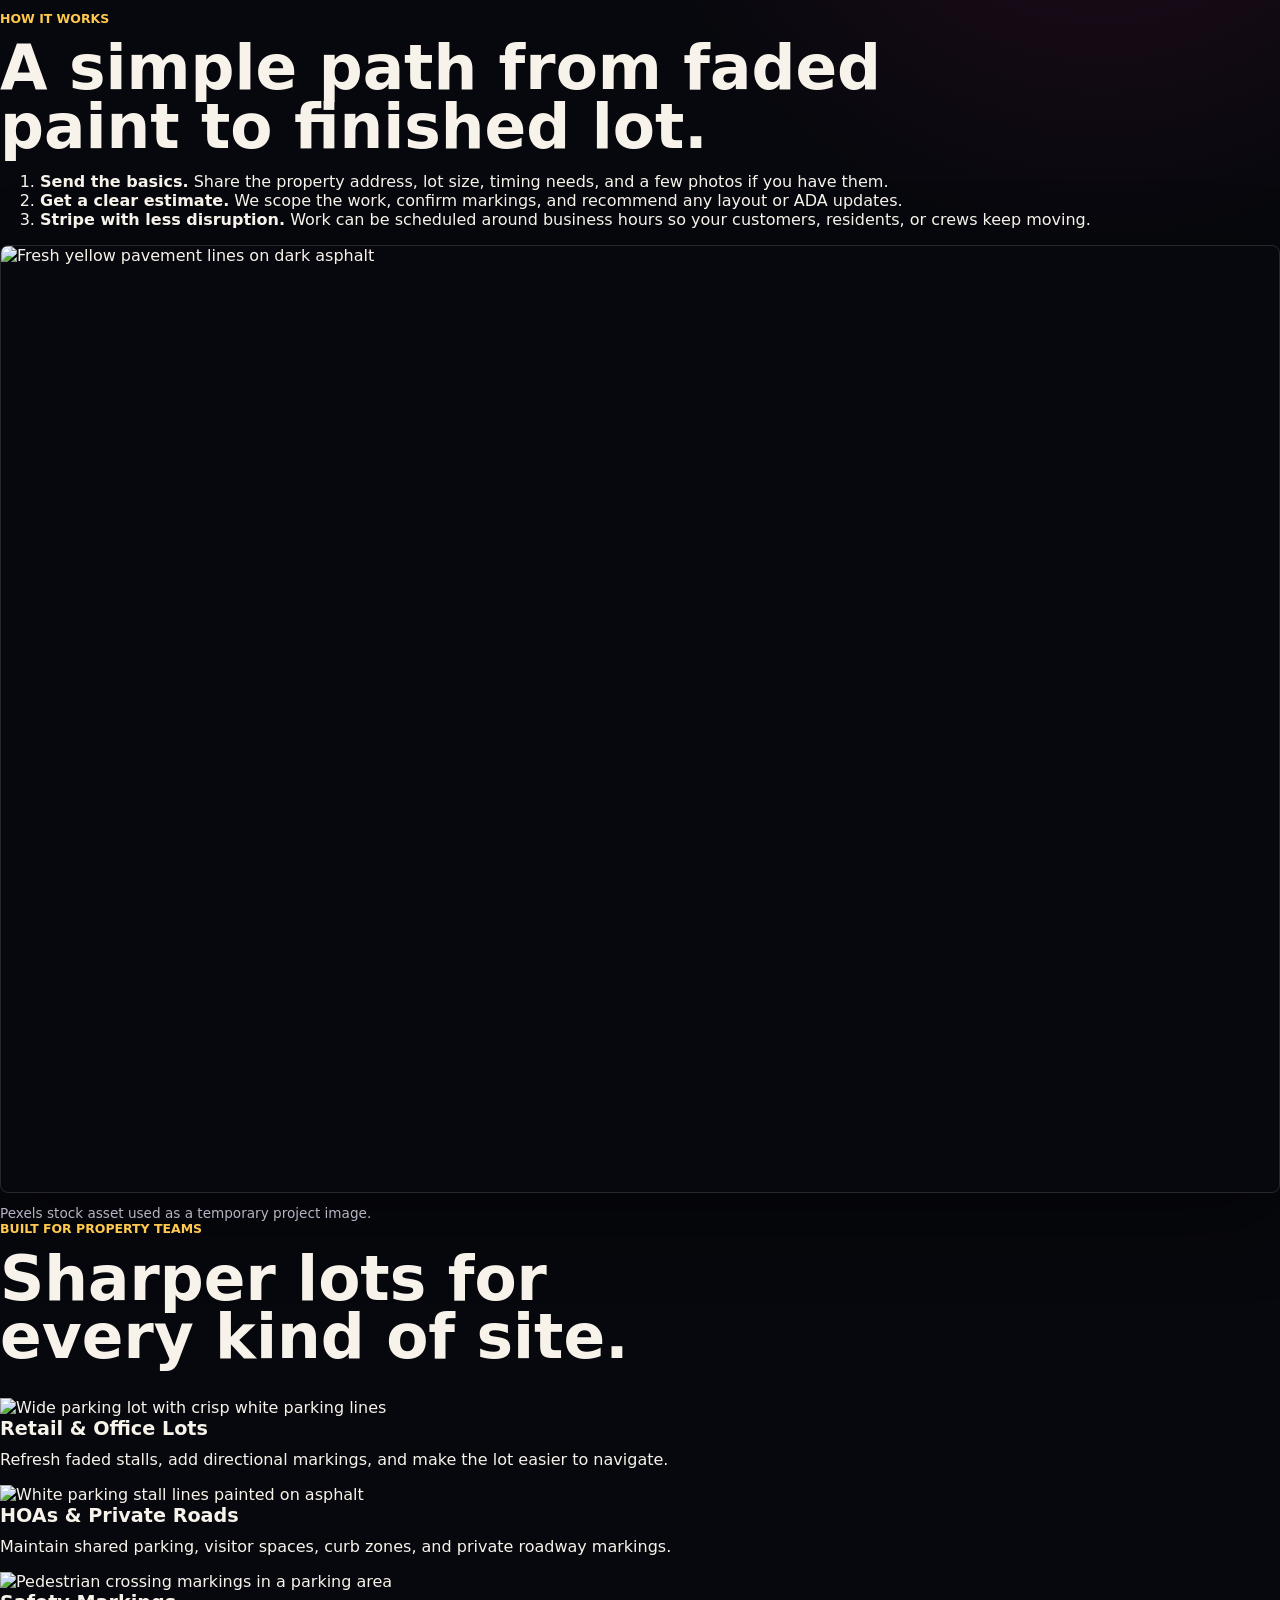
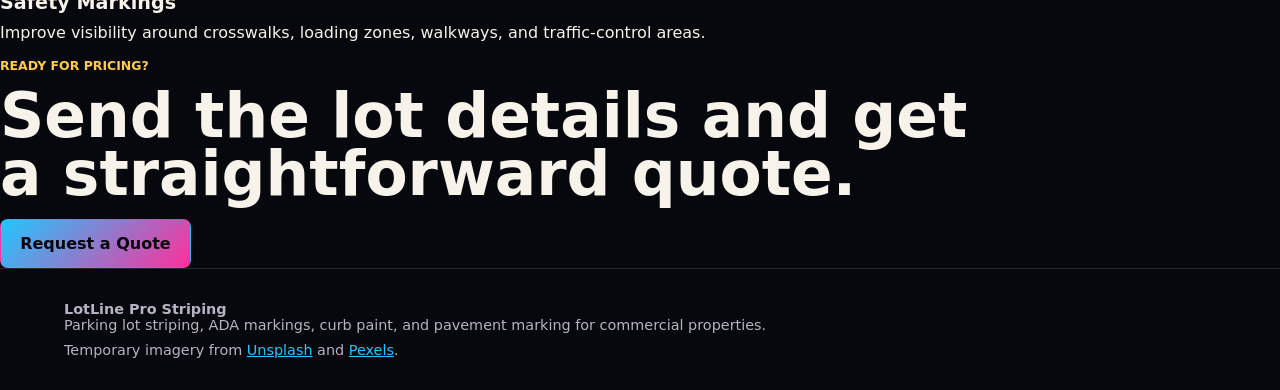
==== commit e6a21d18: "Replace homepage with parking lot striping site" ====
--- a/index.html
+++ b/index.html
@@ -3,196 +3,160 @@
   <head>
     <meta charset="utf-8">
     <meta name="viewport" content="width=device-width, initial-scale=1">
-    <title>Gay Black Men Hackers</title>
+    <title>LotLine Pro Striping | Parking Lot Striping & Pavement Marking</title>
     <meta
       name="description"
-      content="Gay Black Men Hackers is an independent cybersecurity collective focused on community defense, privacy, and practical digital resilience."
+      content="LotLine Pro Striping provides clean parking lot striping, ADA markings, curb painting, and pavement layout refreshes for commercial properties."
     >
+    <link rel="preconnect" href="https://images.unsplash.com">
+    <link rel="preconnect" href="https://images.pexels.com">
     <link rel="stylesheet" href="styles.css">
-    <link rel="stylesheet" href="pages.css">
-    <link rel="stylesheet" href="site-extras.css?v=20260610-gallerytop">
   </head>
   <body>
     <header class="site-header">
-      <a class="brand" href="#top" aria-label="Gay Black Men Hackers home">
-        <img src="assets/generated-emblem.png" alt="" width="48" height="48">
-        <span>GBMH</span>
+      <a class="brand" href="index.html" aria-label="LotLine Pro Striping home">
+        <span class="brand-mark" aria-hidden="true"></span>
+        <span>LotLine Pro Striping</span>
       </a>
       <nav aria-label="Main navigation">
-        <a href="#ops">Ops</a>
-        <a href="services.html">Services</a>
-        <a href="#briefing">Briefing</a>
-        <a href="field-guide.html">Guide</a>
-        <a href="lab.html">Defense Lab</a>
-        <a href="request-unhacking.html">Request Unhacking</a>
-        <a href="#terminal">Terminal</a>
+        <a href="#services">Services</a>
+        <a href="#process">Process</a>
+        <a href="#work">Work</a>
+        <a class="nav-cta" href="request-a-quote.html">Request a Quote</a>
       </nav>
     </header>
 
-    <main id="top">
+    <main>
       <section class="hero" aria-labelledby="page-title">
-        <div class="hero-carousel" aria-hidden="true">
-          <img class="hero-image" src="assets/generated-hero.png" alt="">
-
-        </div>
-        <div class="hero-scrim"></div>
+        <img
+          class="hero-image"
+          src="https://images.unsplash.com/photo-1546081090-054f9f0ce0d9?auto=format&fit=crop&w=1800&q=82"
+          alt="Fresh white parking lot lines across dark asphalt"
+        >
+        <div class="hero-overlay"></div>
         <div class="hero-content">
-          <p class="eyebrow">Community defense. Digital resilience.</p>
-          <h1 id="page-title">Gay Black Men Hackers</h1>
-          <p class="hero-copy">
-            An independent security collective building practical tools, training, and culture for
-            people who protect their communities online.
+          <p class="eyebrow">Commercial lot striping and pavement marking</p>
+          <h1 id="page-title">Clean lines. Safer lots. A sharper first impression.</h1>
+          <p>
+            Professional parking lot striping, ADA stalls, arrows, crosswalks, curb paint, and layout
+            refreshes for retail centers, offices, HOAs, churches, warehouses, and property managers.
           </p>
-          <div class="hero-actions" aria-label="Primary actions">
-            <a class="button primary" href="request-unhacking.html">Request Unhacking</a>
-            <a class="button primary" href="#briefing">Read the Briefing</a>
-            <a class="button ghost" href="#terminal">Open Terminal</a>
+          <div class="hero-actions">
+            <a class="button primary" href="request-a-quote.html">Request a Quote</a>
+            <a class="button secondary" href="#services">View Services</a>
           </div>
         </div>
       </section>
 
-      <section class="ticker" aria-label="Security ticker">
-        <div>
-          <span>Threat watch: credential reuse</span>
-          <span>Latest advisory: enable MFA everywhere</span>
-          <span>Community bulletin: phishing attempts rising</span>
-          <span>Payload: confidence, competence, continuity</span>
-        </div>
+      <section class="trust-strip" aria-label="Service highlights">
+        <span>ADA-focused layouts</span>
+        <span>After-hours scheduling</span>
+        <span>Durable traffic paint</span>
+        <span>Commercial properties</span>
       </section>
 
-      <section class="intro">
-        <div>
-          <p class="section-kicker">About the collective</p>
-          <h2>Security work rooted in community accountability.</h2>
+      <section id="services" class="section service-section" aria-labelledby="services-title">
+        <div class="section-heading">
+          <p class="eyebrow">What we stripe</p>
+          <h2 id="services-title">Everything your lot needs to move clearly.</h2>
         </div>
-        <p>
-          GBMH brings together operators, engineers, artists, organizers, and technologists committed
-          to defense-first security. The work spans education, privacy practices, incident readiness,
-          and accessible digital safety for people who are too often left out of the room.
-        </p>
-      </section>
-
-      <section id="ops" class="ops" aria-labelledby="ops-title">
-        <div class="section-heading">
-          <p class="section-kicker">Operations board</p>
-          <h2 id="ops-title">Active areas of work</h2>
-        </div>
-        <div class="op-grid">
+        <div class="service-grid">
           <article>
-            <span class="op-code">OP-404</span>
-            <h3>Community Triage</h3>
-            <p>Helping people recover access, document incidents, and make safer decisions under pressure.</p>
+            <h3>Parking Stall Striping</h3>
+            <p>New layouts, restripes, numbered stalls, compact spaces, fire lanes, and high-visibility markings.</p>
           </article>
           <article>
-            <span class="op-code">OP-MFA</span>
-            <h3>Identity Hardening</h3>
-            <p>Promoting passkeys, password managers, MFA, and practical account protection habits.</p>
+            <h3>ADA & Accessibility</h3>
+            <p>Accessible stalls, access aisles, symbols, curb ramps, loading zones, and compliance-minded refreshes.</p>
           </article>
           <article>
-            <span class="op-code">OP-BRUNCH</span>
-            <h3>Mutual Aid Infrastructure</h3>
-            <p>Designing calm, maintainable systems for organizers, creators, and local networks.</p>
+            <h3>Traffic Flow Markings</h3>
+            <p>Directional arrows, stop bars, crosswalks, speed bumps, no-parking zones, loading areas, and curb paint.</p>
           </article>
         </div>
       </section>
 
-      <section class="options-band" aria-labelledby="options-title">
+      <section id="process" class="split-section" aria-labelledby="process-title">
+        <div class="split-copy">
+          <p class="eyebrow">How it works</p>
+          <h2 id="process-title">A simple path from faded paint to finished lot.</h2>
+          <ol class="steps">
+            <li>
+              <strong>Send the basics.</strong>
+              Share the property address, lot size, timing needs, and a few photos if you have them.
+            </li>
+            <li>
+              <strong>Get a clear estimate.</strong>
+              We scope the work, confirm markings, and recommend any layout or ADA updates.
+            </li>
+            <li>
+              <strong>Stripe with less disruption.</strong>
+              Work can be scheduled around business hours so your customers, residents, or crews keep moving.
+            </li>
+          </ol>
+        </div>
+        <figure class="image-panel">
+          <img
+            src="https://images.pexels.com/photos/12142222/pexels-photo-12142222.jpeg?auto=compress&cs=tinysrgb&w=1200"
+            alt="Fresh yellow pavement lines on dark asphalt"
+          >
+          <figcaption>Pexels stock asset used as a temporary project image.</figcaption>
+        </figure>
+      </section>
+
+      <section id="work" class="section work-section" aria-labelledby="work-title">
         <div class="section-heading">
-          <p class="section-kicker">Response options</p>
-          <h2 id="options-title">Choose the support path that fits the situation.</h2>
+          <p class="eyebrow">Built for property teams</p>
+          <h2 id="work-title">Sharper lots for every kind of site.</h2>
         </div>
-        <div class="option-list">
-          <a href="request-unhacking.html">
-            <span>01</span>
-            <strong>Request Unhacking</strong>
-            <p>Start a defensive recovery request for account compromise, suspicious access, or device concerns.</p>
-          </a>
-          <a href="services.html">
-            <span>02</span>
-            <strong>View Services</strong>
-            <p>See the collective's focus areas, from account hardening to organizer infrastructure.</p>
-          </a>
-          <a href="field-guide.html">
-            <span>03</span>
-            <strong>Read the Field Guide</strong>
-            <p>Use quick checklists for passwords, MFA, phishing, backups, and post-incident cleanup.</p>
-          </a>
-          <a href="lab.html">
-            <span>04</span>
-            <strong>Enter the Defense Lab</strong>
-            <p>Play security drills, test instincts, and explore local-only interactive modules.</p>
-          </a>
+        <div class="work-grid">
+          <article>
+            <img
+              src="https://images.unsplash.com/photo-1604275291560-55f54cec0e4d?auto=format&fit=crop&w=900&q=80"
+              alt="Wide parking lot with crisp white parking lines"
+            >
+            <h3>Retail & Office Lots</h3>
+            <p>Refresh faded stalls, add directional markings, and make the lot easier to navigate.</p>
+          </article>
+          <article>
+            <img
+              src="https://images.pexels.com/photos/33966251/pexels-photo-33966251.jpeg?auto=compress&cs=tinysrgb&w=900"
+              alt="White parking stall lines painted on asphalt"
+            >
+            <h3>HOAs & Private Roads</h3>
+            <p>Maintain shared parking, visitor spaces, curb zones, and private roadway markings.</p>
+          </article>
+          <article>
+            <img
+              src="https://images.unsplash.com/photo-1684557147082-19ed00555729?auto=format&fit=crop&w=900&q=80"
+              alt="Pedestrian crossing markings in a parking area"
+            >
+            <h3>Safety Markings</h3>
+            <p>Improve visibility around crosswalks, loading zones, walkways, and traffic-control areas.</p>
+          </article>
         </div>
       </section>
 
-      <section id="briefing" class="briefing" aria-labelledby="briefing-title">
-        <div class="briefing-copy">
-          <p class="section-kicker">Field briefing</p>
-          <h2 id="briefing-title">Security is culture before it is tooling.</h2>
-          <p>
-            The collective's doctrine is simple: protect your people, back up critical files, reduce
-            avoidable risk, and treat privacy as a shared practice rather than a luxury.
-          </p>
-          <ul class="checks">
-            <li>Passwords are long, unique, and stored in a manager.</li>
-            <li>Important records are backed up, encrypted, and easy to restore.</li>
-            <li>Every recommendation is grounded in consent, legality, and user safety.</li>
-          </ul>
+      <section class="quote-band" aria-labelledby="quote-title">
+        <div>
+          <p class="eyebrow">Ready for pricing?</p>
+          <h2 id="quote-title">Send the lot details and get a straightforward quote.</h2>
         </div>
-        <figure>
-          <img src="assets/internet-server-cables.jpg" alt="Blue network cables connected to a server switch">
-          <figcaption>
-            Internet-sourced asset: server cables photo by Scott Rodgerson on Unsplash.
-          </figcaption>
-        </figure>
-      </section>
-
-      <section class="manifesto" aria-labelledby="manifesto-title">
-        <img src="assets/generated-emblem.png" alt="" width="220" height="220">
-        <div>
-          <p class="section-kicker">Manifesto fragment</p>
-          <h2 id="manifesto-title">Secure the people. Strengthen the network.</h2>
-          <p>
-            We believe in chosen family, clean commits, readable docs, sharp operations, and leaving every
-            system better than we found it. Security should be legible, useful, and accountable.
-          </p>
-        </div>
-      </section>
-
-      <section id="terminal" class="terminal-section" aria-labelledby="terminal-title">
-        <div class="section-heading">
-          <p class="section-kicker">Interactive console</p>
-          <h2 id="terminal-title">GBMH Console</h2>
-        </div>
-        <div class="terminal" role="application" aria-label="GBMH console">
-          <div class="terminal-bar">
-            <span></span>
-            <span></span>
-            <span></span>
-          </div>
-          <div id="terminal-output" class="terminal-output" aria-live="polite"></div>
-          <form id="terminal-form" class="terminal-form">
-            <label for="terminal-input">gbmh@localhost:~$</label>
-            <input id="terminal-input" name="terminal-input" autocomplete="off" spellcheck="false" placeholder="try help">
-          </form>
-        </div>
+        <a class="button primary" href="request-a-quote.html">Request a Quote</a>
       </section>
     </main>
 
-    <footer>
+    <footer class="site-footer">
+      <div>
+        <strong>LotLine Pro Striping</strong>
+        <p>Parking lot striping, ADA markings, curb paint, and pavement marking for commercial properties.</p>
+      </div>
       <p>
-        Gay Black Men Hackers is an independent cybersecurity collective focused on defense, education, and digital resilience.
-      </p>
-      <p>
-        Generated assets created with the built-in image generation tool. Internet asset:
-        <a href="https://unsplash.com/photos/PSpf_XgOM5w/download?force=true">server cables photo</a>
-        by Scott Rodgerson via Unsplash. Additional gay imagery by
-        <a href="https://www.pexels.com/@uriel-mont-627169/">Uriel Mont</a>
-        and RDNE Stock project via Pexels.
+        Temporary imagery from
+        <a href="https://unsplash.com/">Unsplash</a>
+        and
+        <a href="https://www.pexels.com/search/parking%20lot%20lines/">Pexels</a>.
       </p>
     </footer>
-
-    <script src="script.js"></script>
-    <script src="site-extras.js?v=20260610-gallerytop"></script>
   </body>
 </html>
